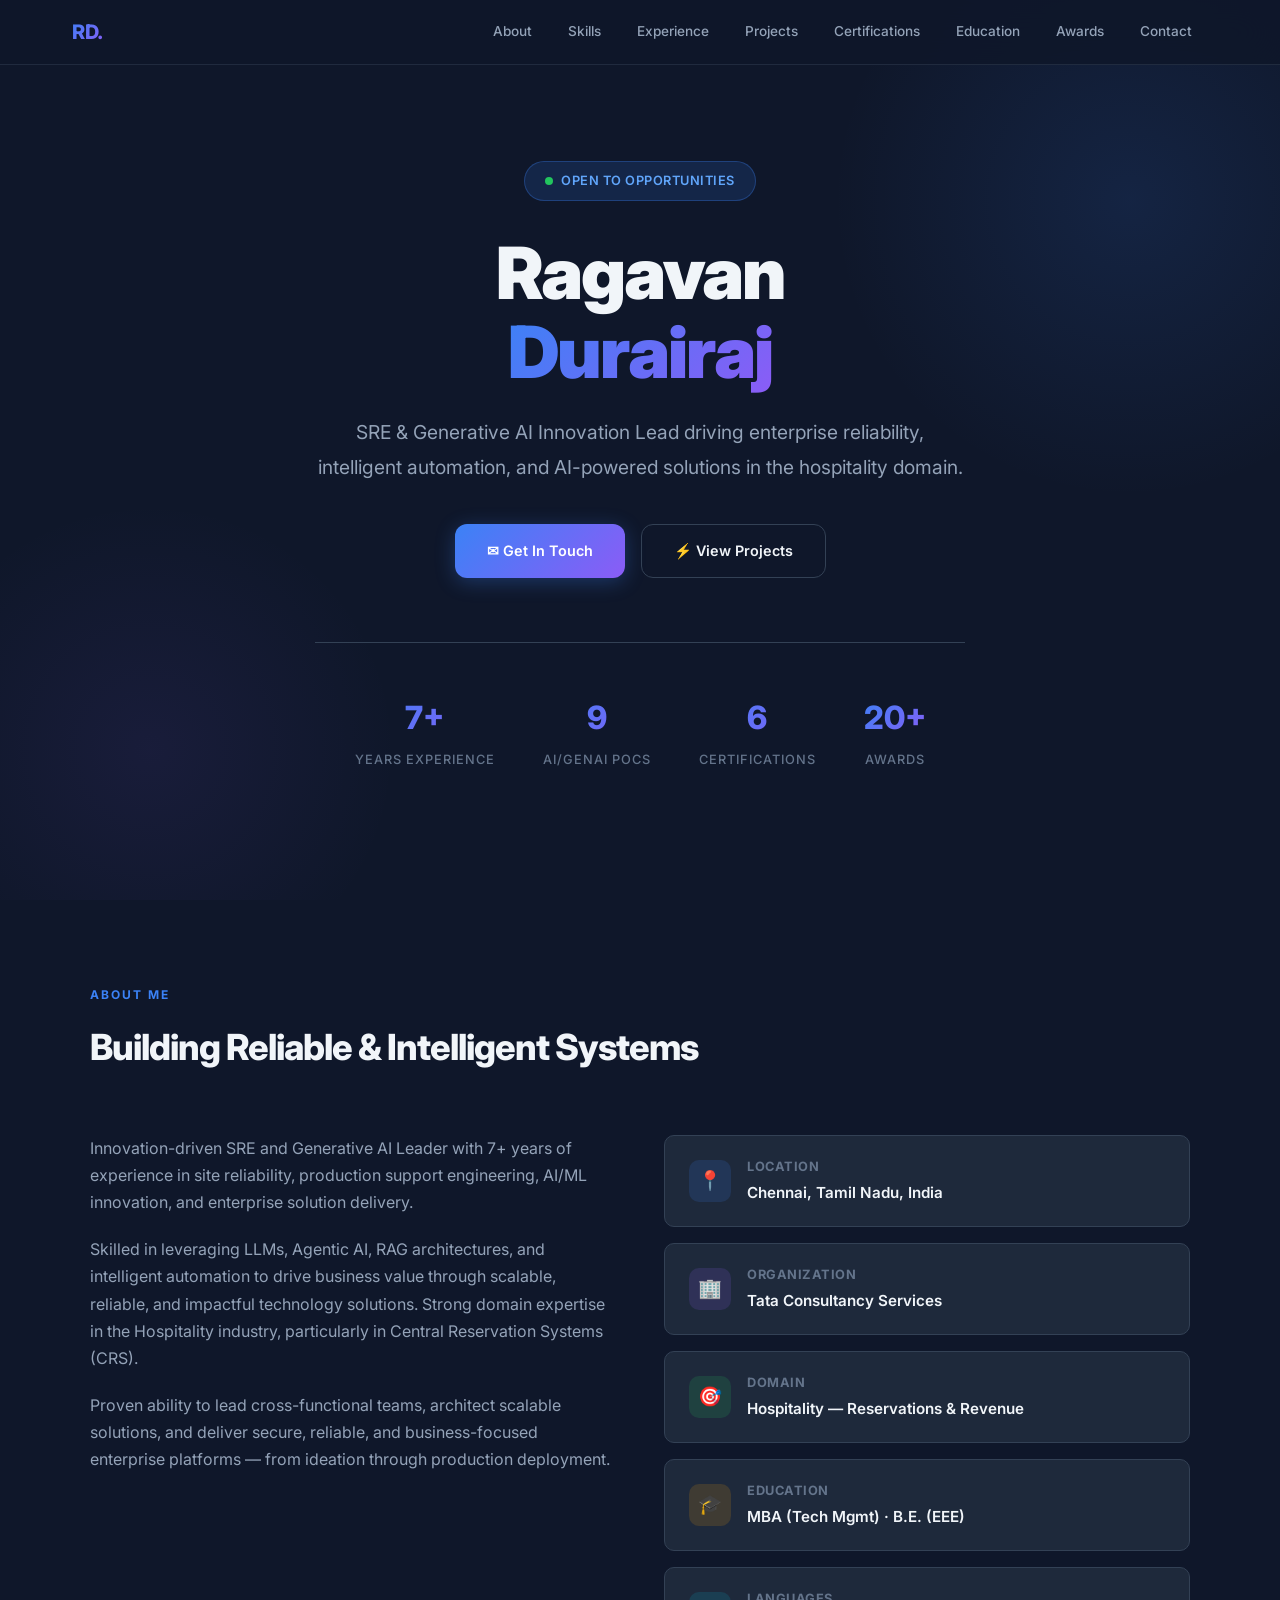
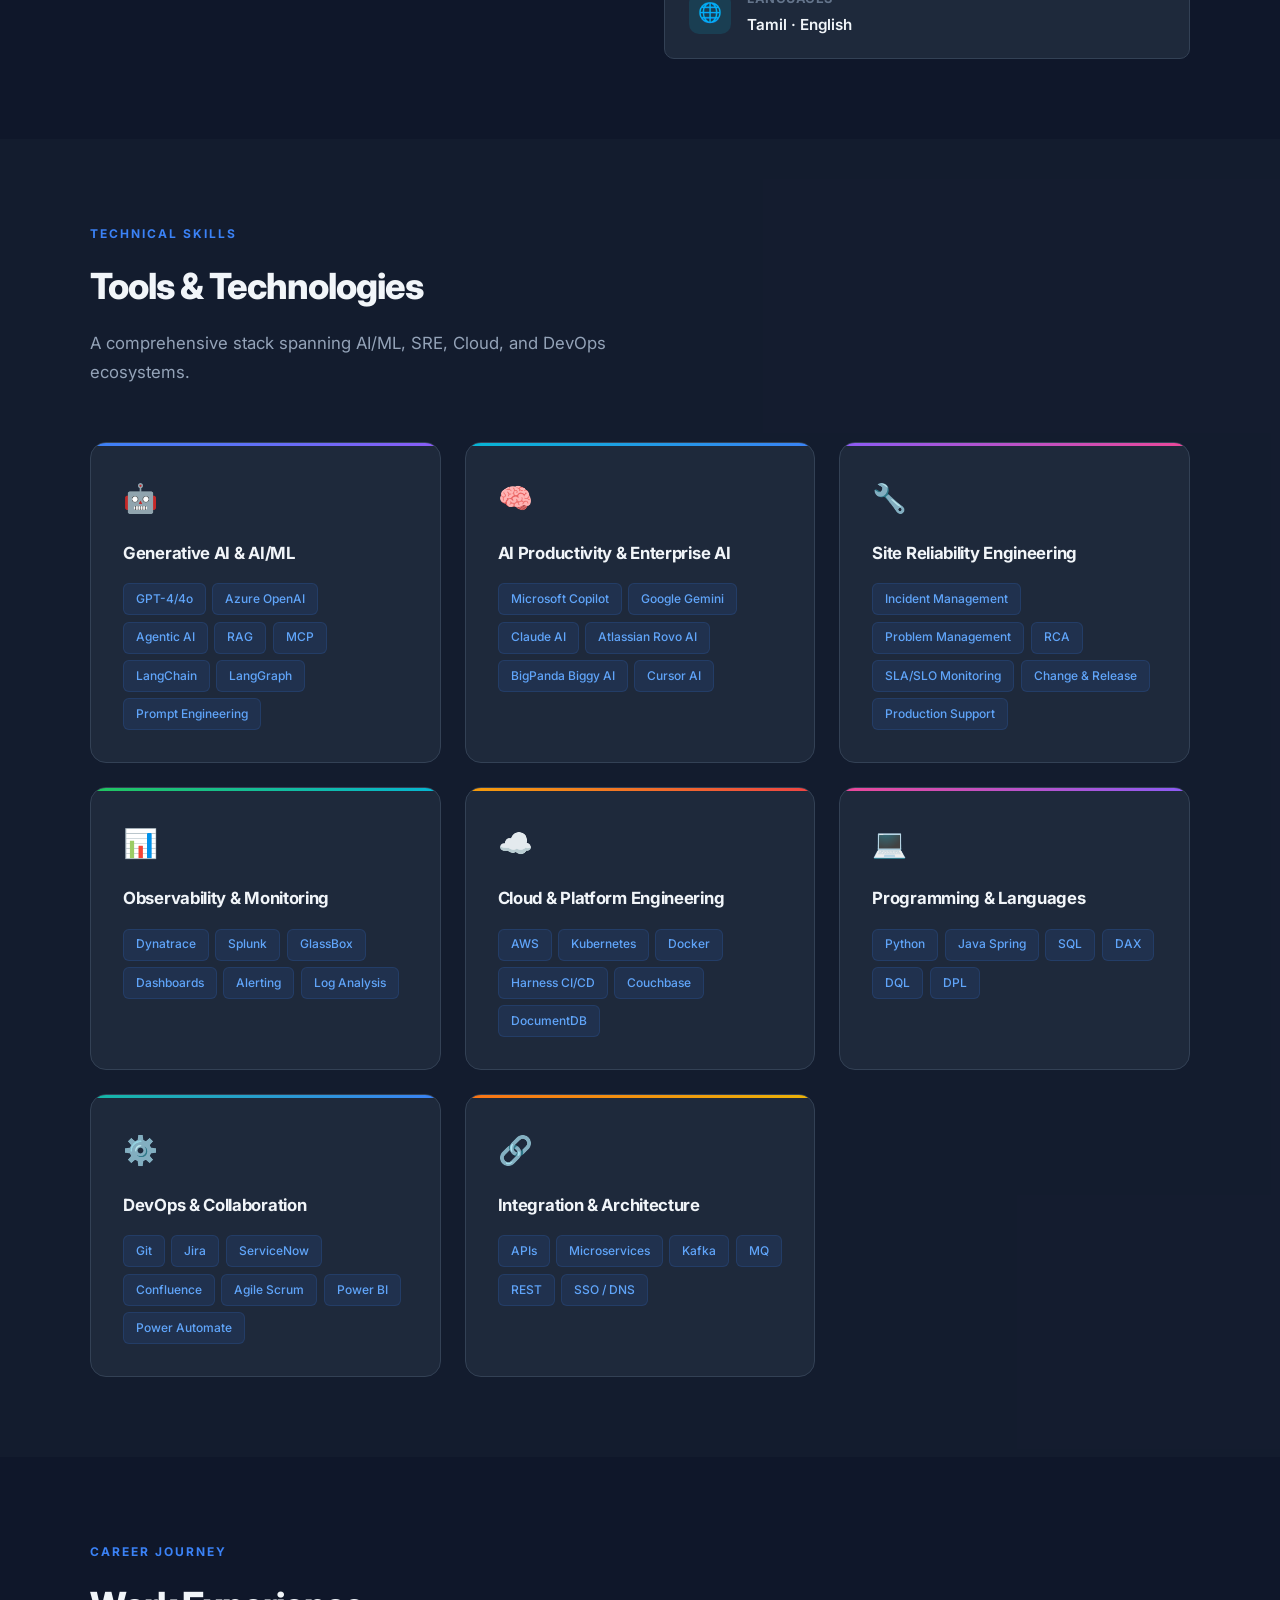
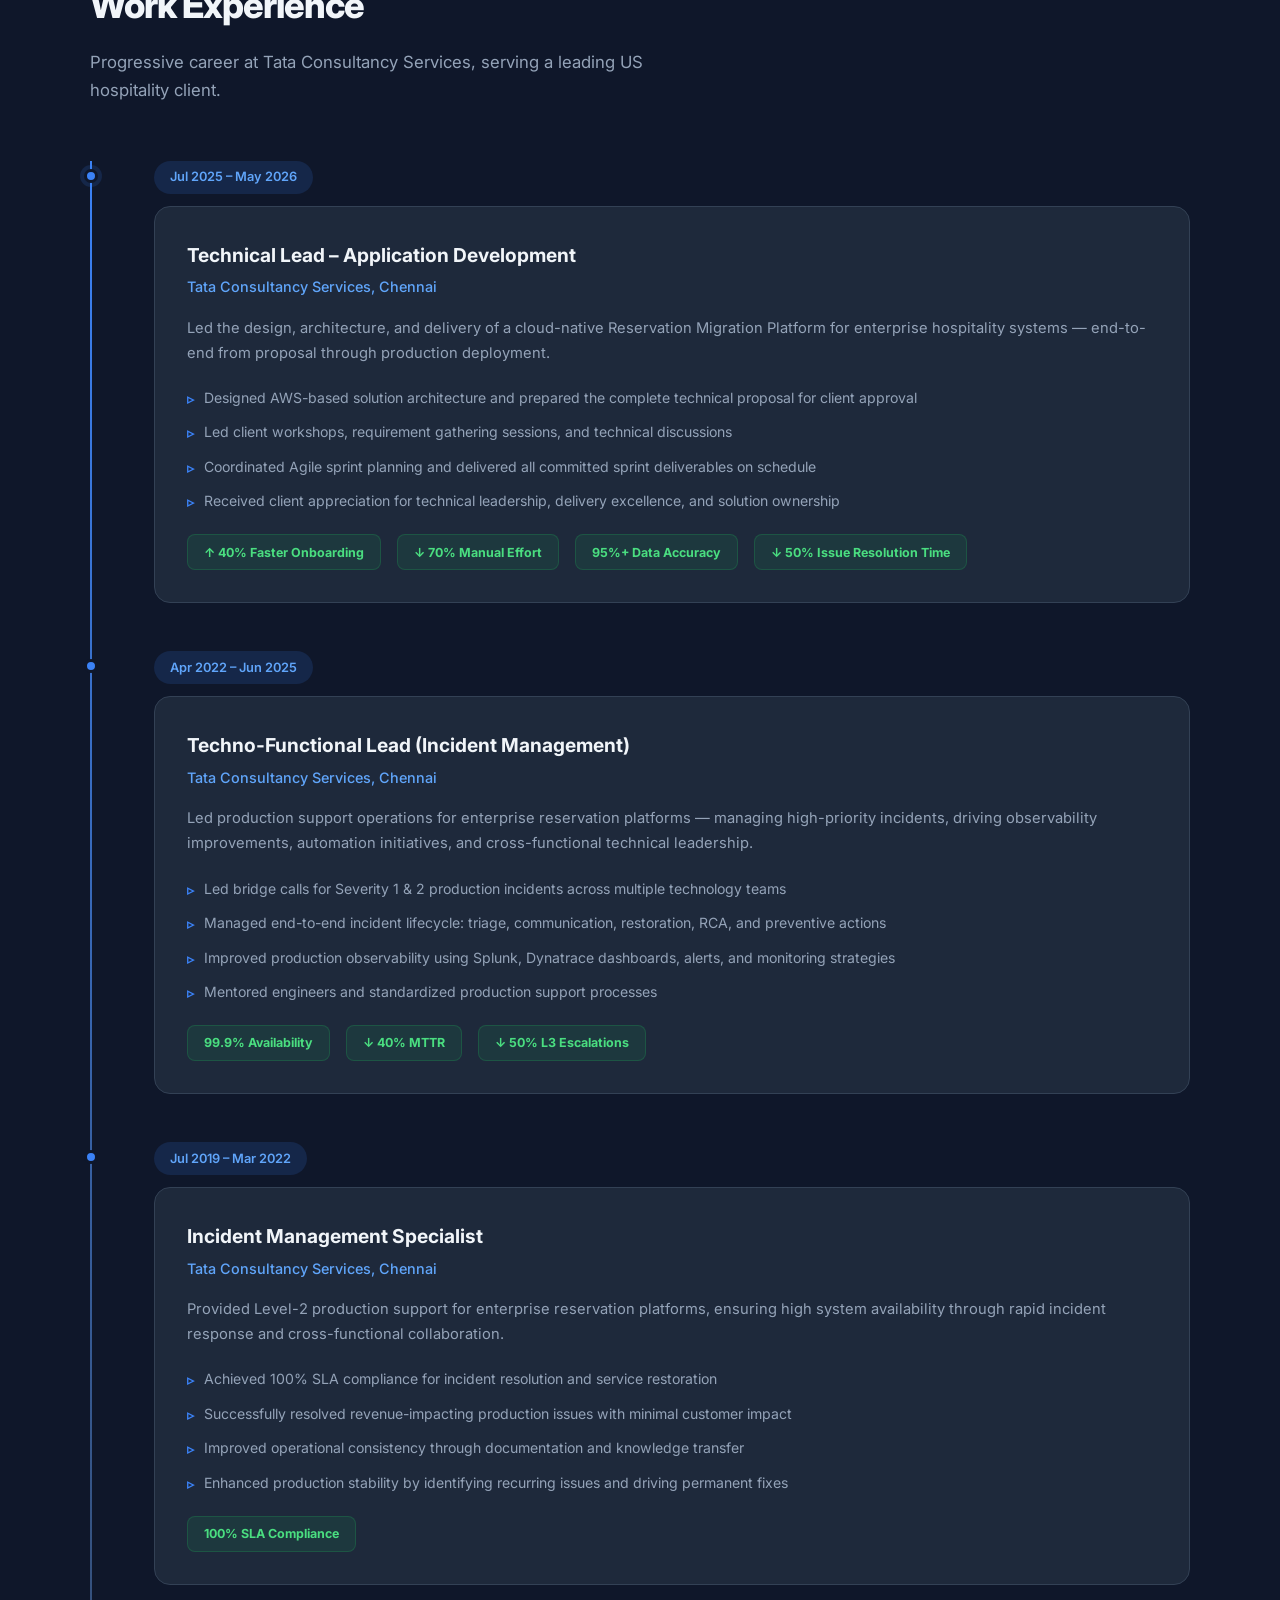
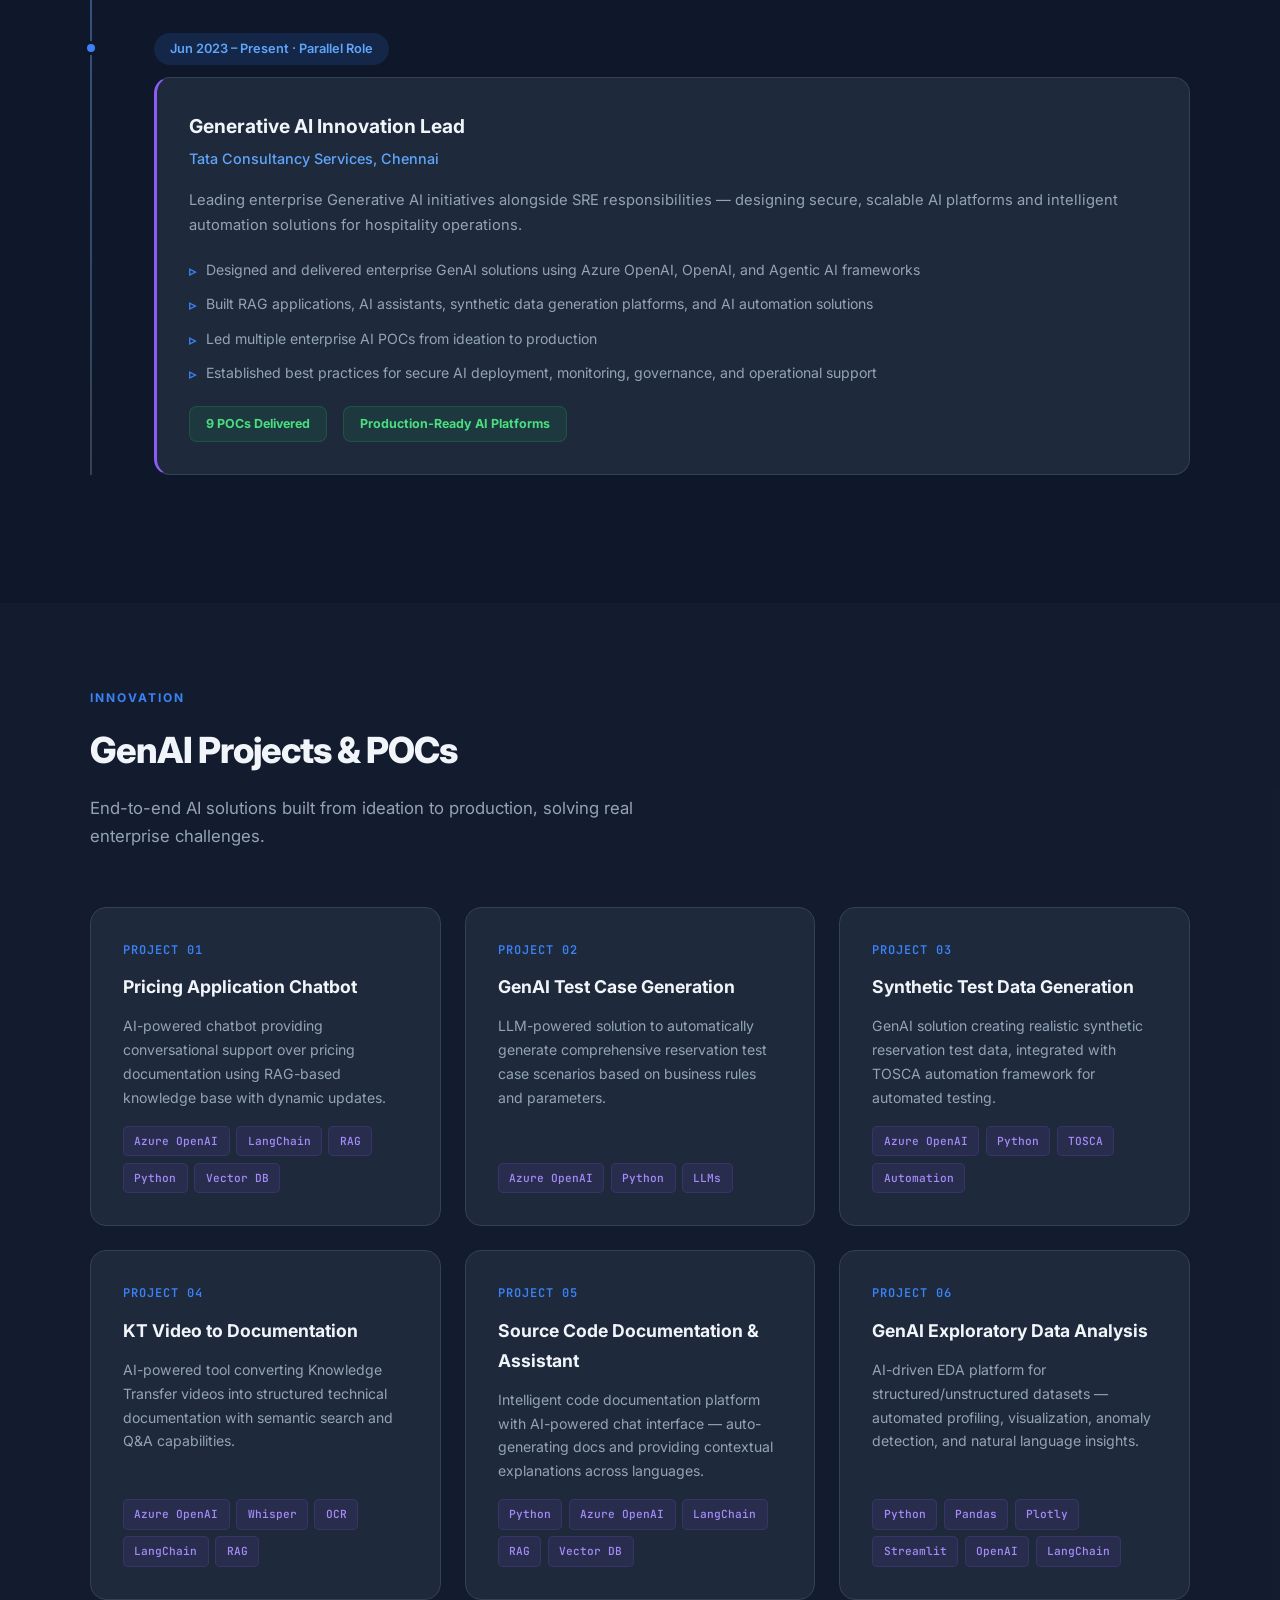
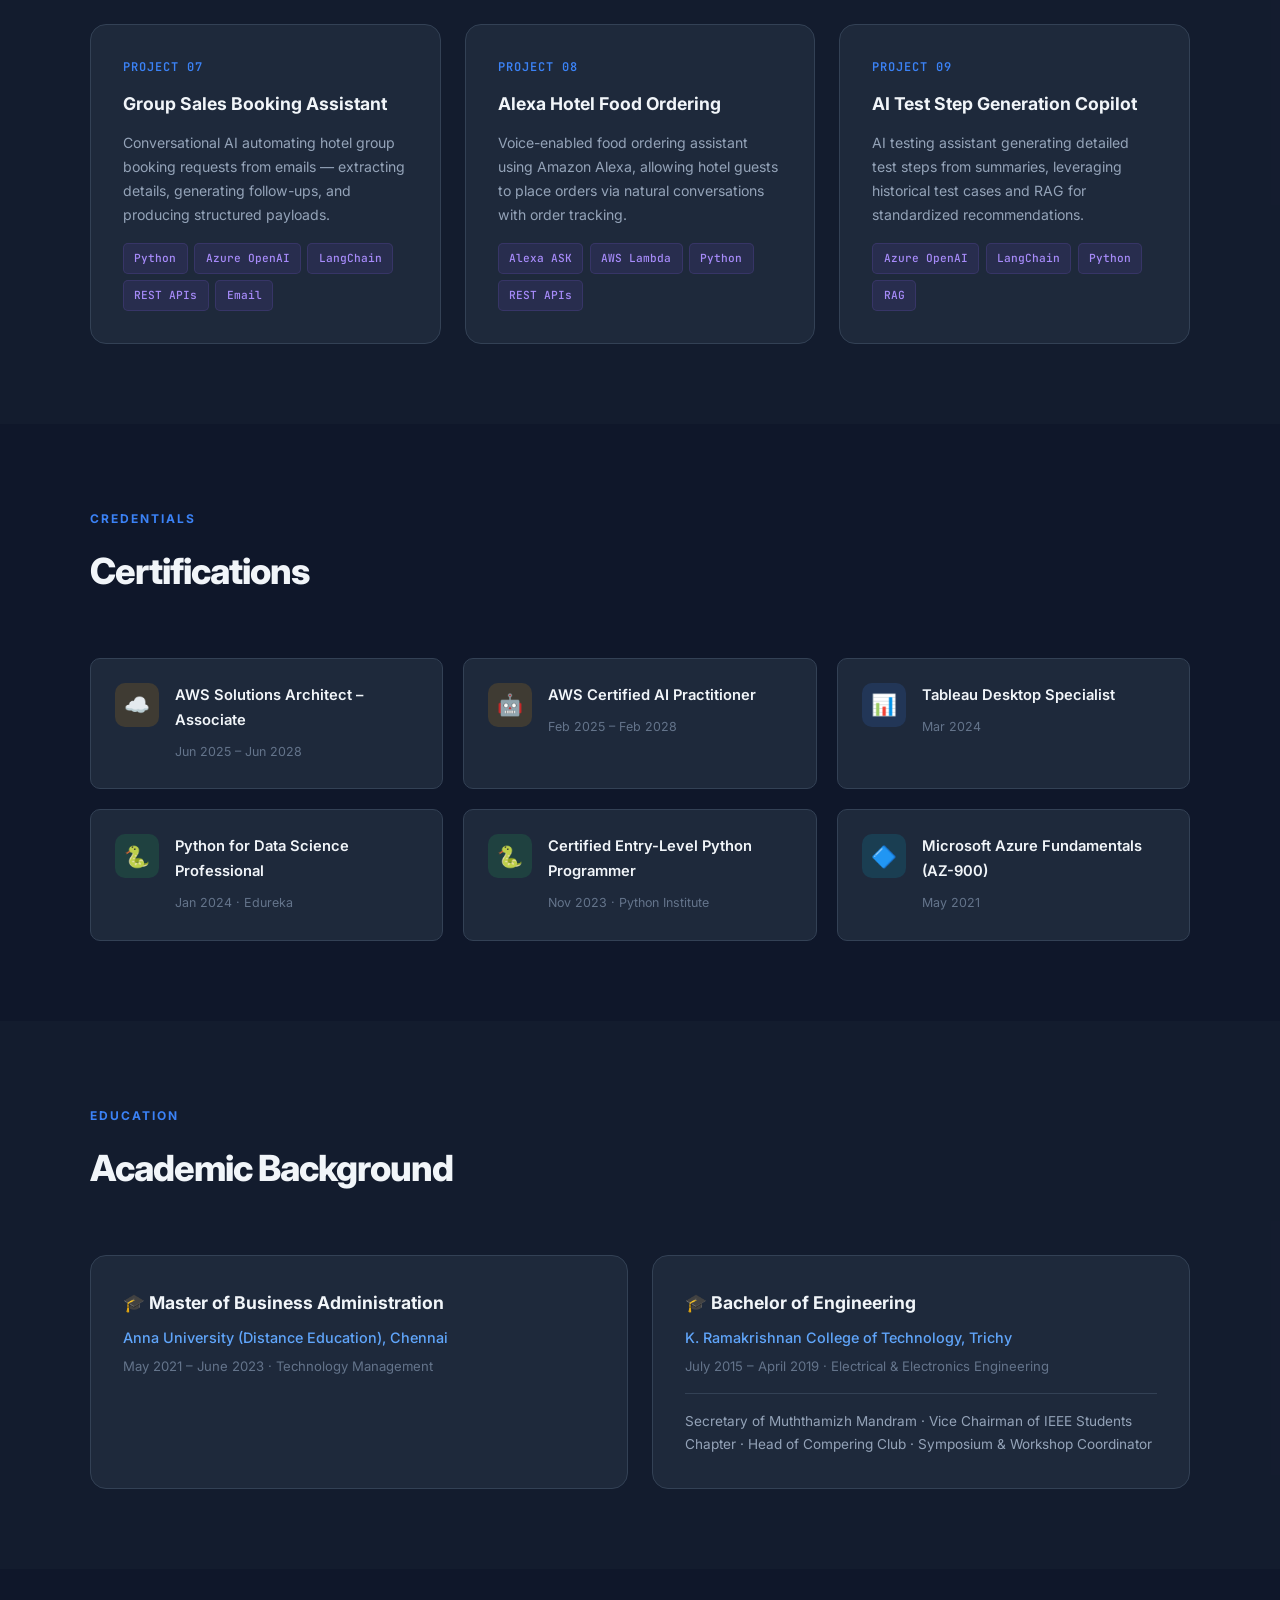
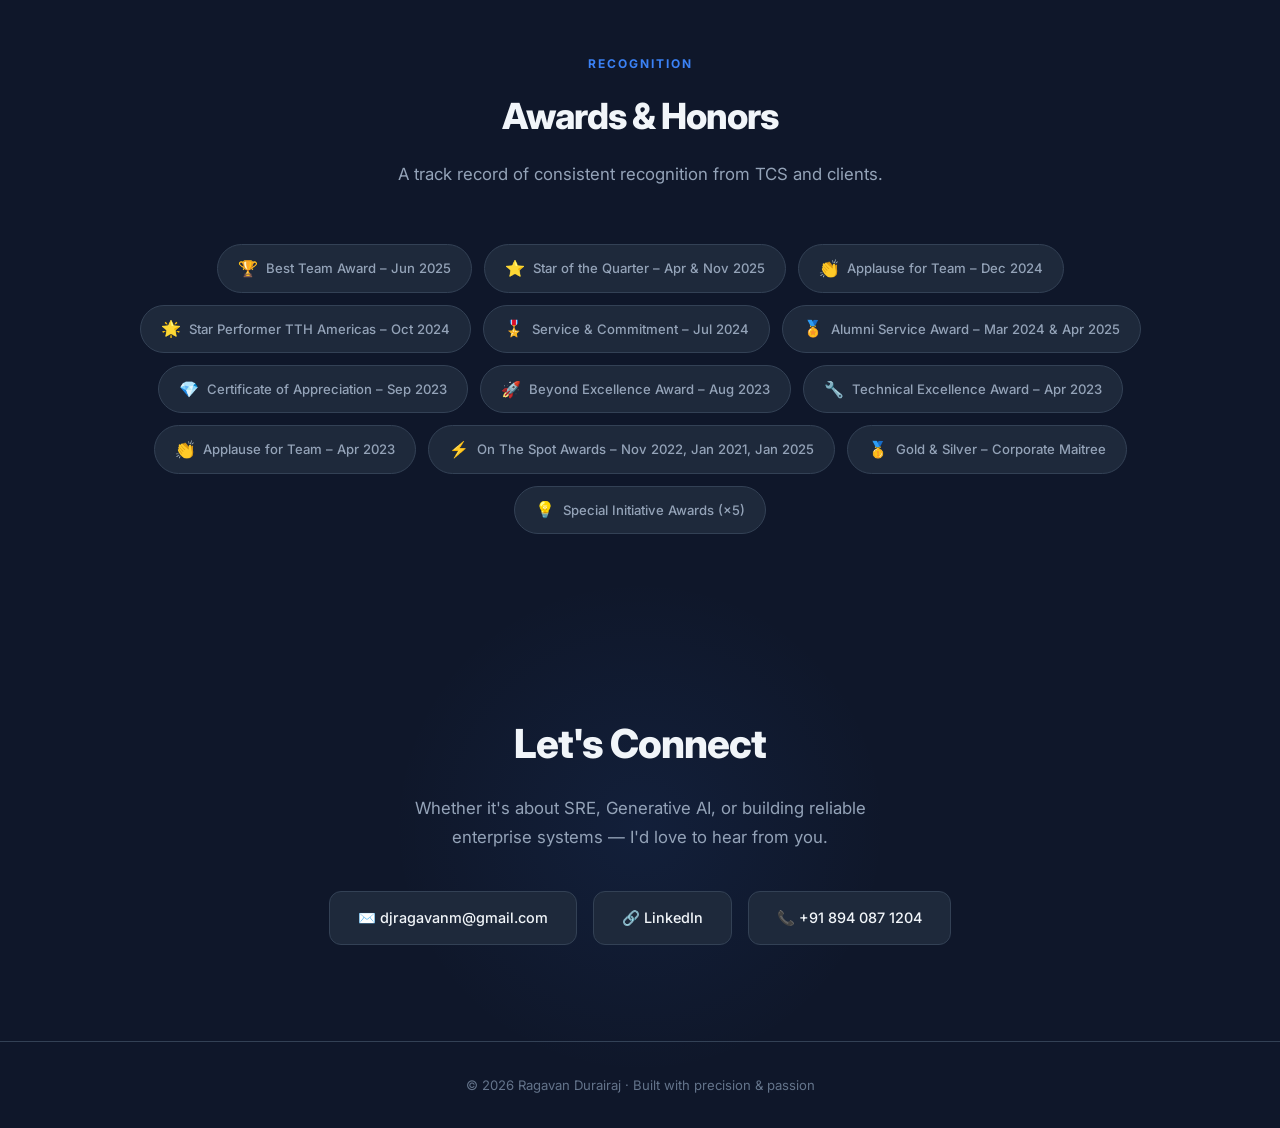
==== index.html @ 721be2c0 "Rename Ragavan_Durairaj_Portfolio.html to index.html" ====
<!DOCTYPE html>
<html lang="en">
<head>
    <meta charset="UTF-8">
    <meta name="viewport" content="width=device-width, initial-scale=1.0">
    <title>Ragavan Durairaj — SRE & GenAI Innovation Lead</title>
    <link rel="preconnect" href="https://fonts.googleapis.com">
    <link href="https://fonts.googleapis.com/css2?family=Inter:wght@300;400;500;600;700;800;900&family=JetBrains+Mono:wght@400;500&display=swap" rel="stylesheet">
    <style>
        /* ===== CSS RESET & VARIABLES ===== */
        *, *::before, *::after { margin: 0; padding: 0; box-sizing: border-box; }

        :root {
            --primary: #0f172a;
            --accent: #3b82f6;
            --accent-light: #60a5fa;
            --accent-glow: rgba(59, 130, 246, 0.15);
            --surface: #1e293b;
            --surface-light: #334155;
            --text: #f1f5f9;
            --text-muted: #94a3b8;
            --text-dim: #64748b;
            --border: #334155;
            --success: #22c55e;
            --warning: #f59e0b;
            --gradient-1: linear-gradient(135deg, #3b82f6, #8b5cf6);
            --gradient-2: linear-gradient(135deg, #06b6d4, #3b82f6);
            --gradient-3: linear-gradient(135deg, #8b5cf6, #ec4899);
            --radius: 16px;
            --radius-sm: 10px;
            --shadow: 0 4px 24px rgba(0,0,0,0.2);
            --shadow-lg: 0 12px 48px rgba(0,0,0,0.3);
            --transition: 0.3s cubic-bezier(0.4, 0, 0.2, 1);
        }

        html { scroll-behavior: smooth; font-size: 16px; }

        body {
            font-family: 'Inter', -apple-system, BlinkMacSystemFont, sans-serif;
            background: var(--primary);
            color: var(--text);
            line-height: 1.7;
            overflow-x: hidden;
        }

        /* ===== SCROLLBAR ===== */
        ::-webkit-scrollbar { width: 8px; }
        ::-webkit-scrollbar-track { background: var(--primary); }
        ::-webkit-scrollbar-thumb { background: var(--surface-light); border-radius: 4px; }
        ::-webkit-scrollbar-thumb:hover { background: var(--accent); }

        /* ===== NAVIGATION ===== */
        nav {
            position: fixed;
            top: 0;
            left: 0;
            right: 0;
            z-index: 1000;
            background: rgba(15, 23, 42, 0.85);
            backdrop-filter: blur(20px);
            border-bottom: 1px solid rgba(51, 65, 85, 0.5);
            transition: var(--transition);
        }

        nav .nav-inner {
            max-width: 1200px;
            margin: 0 auto;
            padding: 0 2rem;
            display: flex;
            align-items: center;
            justify-content: space-between;
            height: 64px;
        }

        .nav-logo {
            font-weight: 800;
            font-size: 1.25rem;
            background: var(--gradient-1);
            -webkit-background-clip: text;
            -webkit-text-fill-color: transparent;
            background-clip: text;
            letter-spacing: -0.5px;
        }

        .nav-links { display: flex; gap: 0.25rem; }

        .nav-links a {
            color: var(--text-muted);
            text-decoration: none;
            font-size: 0.85rem;
            font-weight: 500;
            padding: 0.5rem 1rem;
            border-radius: 8px;
            transition: var(--transition);
        }

        .nav-links a:hover {
            color: var(--text);
            background: var(--accent-glow);
        }

        .hamburger {
            display: none;
            flex-direction: column;
            gap: 5px;
            cursor: pointer;
            background: none;
            border: none;
            padding: 4px;
        }

        .hamburger span {
            width: 24px;
            height: 2px;
            background: var(--text);
            border-radius: 2px;
            transition: var(--transition);
        }

        /* ===== HERO ===== */
        .hero {
            min-height: 100vh;
            display: flex;
            align-items: center;
            justify-content: center;
            position: relative;
            padding: 6rem 2rem 4rem;
            overflow: hidden;
        }

        .hero::before {
            content: '';
            position: absolute;
            width: 600px;
            height: 600px;
            background: radial-gradient(circle, rgba(59,130,246,0.12) 0%, transparent 70%);
            top: -100px;
            right: -150px;
            pointer-events: none;
        }

        .hero::after {
            content: '';
            position: absolute;
            width: 500px;
            height: 500px;
            background: radial-gradient(circle, rgba(139,92,246,0.08) 0%, transparent 70%);
            bottom: -100px;
            left: -100px;
            pointer-events: none;
        }

        .hero-content {
            max-width: 820px;
            text-align: center;
            position: relative;
            z-index: 1;
            animation: fadeUp 0.8s ease-out;
        }

        @keyframes fadeUp {
            from { opacity: 0; transform: translateY(30px); }
            to { opacity: 1; transform: translateY(0); }
        }

        @keyframes fadeIn {
            from { opacity: 0; }
            to { opacity: 1; }
        }

        .hero-badge {
            display: inline-flex;
            align-items: center;
            gap: 0.5rem;
            background: var(--accent-glow);
            border: 1px solid rgba(59,130,246,0.3);
            color: var(--accent-light);
            font-size: 0.8rem;
            font-weight: 600;
            padding: 0.5rem 1.25rem;
            border-radius: 50px;
            margin-bottom: 2rem;
            letter-spacing: 0.5px;
            text-transform: uppercase;
        }

        .hero-badge .dot {
            width: 8px;
            height: 8px;
            background: var(--success);
            border-radius: 50%;
            animation: pulse 2s infinite;
        }

        @keyframes pulse {
            0%, 100% { opacity: 1; transform: scale(1); }
            50% { opacity: 0.5; transform: scale(1.5); }
        }

        .hero h1 {
            font-size: clamp(2.5rem, 6vw, 4.5rem);
            font-weight: 900;
            line-height: 1.1;
            letter-spacing: -2px;
            margin-bottom: 1.5rem;
        }

        .hero h1 .gradient-text {
            background: var(--gradient-1);
            -webkit-background-clip: text;
            -webkit-text-fill-color: transparent;
            background-clip: text;
        }

        .hero-subtitle {
            font-size: 1.2rem;
            color: var(--text-muted);
            max-width: 650px;
            margin: 0 auto 2.5rem;
            line-height: 1.8;
            font-weight: 400;
        }

        .hero-actions {
            display: flex;
            gap: 1rem;
            justify-content: center;
            flex-wrap: wrap;
        }

        .btn {
            display: inline-flex;
            align-items: center;
            gap: 0.5rem;
            padding: 0.85rem 2rem;
            border-radius: 12px;
            font-weight: 600;
            font-size: 0.9rem;
            text-decoration: none;
            transition: var(--transition);
            cursor: pointer;
            border: none;
        }

        .btn-primary {
            background: var(--gradient-1);
            color: white;
            box-shadow: 0 4px 20px rgba(59,130,246,0.3);
        }

        .btn-primary:hover {
            transform: translateY(-2px);
            box-shadow: 0 6px 30px rgba(59,130,246,0.45);
        }

        .btn-outline {
            background: transparent;
            color: var(--text);
            border: 1px solid var(--border);
        }

        .btn-outline:hover {
            border-color: var(--accent);
            background: var(--accent-glow);
        }

        .hero-stats {
            display: flex;
            justify-content: center;
            gap: 3rem;
            margin-top: 4rem;
            padding-top: 3rem;
            border-top: 1px solid var(--border);
        }

        .stat {
            text-align: center;
        }

        .stat-number {
            font-size: 2rem;
            font-weight: 800;
            background: var(--gradient-1);
            -webkit-background-clip: text;
            -webkit-text-fill-color: transparent;
            background-clip: text;
        }

        .stat-label {
            font-size: 0.8rem;
            color: var(--text-dim);
            text-transform: uppercase;
            letter-spacing: 1px;
            margin-top: 0.25rem;
            font-weight: 500;
        }

        /* ===== SECTIONS ===== */
        section {
            padding: 5rem 2rem;
        }

        .container {
            max-width: 1100px;
            margin: 0 auto;
        }

        .section-header {
            margin-bottom: 3.5rem;
        }

        .section-tag {
            display: inline-block;
            font-size: 0.75rem;
            font-weight: 700;
            text-transform: uppercase;
            letter-spacing: 2px;
            color: var(--accent);
            margin-bottom: 0.75rem;
        }

        .section-title {
            font-size: 2.25rem;
            font-weight: 800;
            letter-spacing: -1px;
            margin-bottom: 0.75rem;
        }

        .section-desc {
            color: var(--text-muted);
            font-size: 1.05rem;
            max-width: 600px;
        }

        /* ===== ABOUT ===== */
        .about-grid {
            display: grid;
            grid-template-columns: 1fr 1fr;
            gap: 3rem;
            align-items: start;
        }

        .about-text p {
            color: var(--text-muted);
            margin-bottom: 1.25rem;
            font-size: 1rem;
        }

        .about-details {
            display: grid;
            gap: 1rem;
        }

        .detail-card {
            background: var(--surface);
            border: 1px solid var(--border);
            border-radius: var(--radius-sm);
            padding: 1.25rem 1.5rem;
            display: flex;
            align-items: center;
            gap: 1rem;
            transition: var(--transition);
        }

        .detail-card:hover {
            border-color: var(--accent);
            transform: translateX(4px);
        }

        .detail-icon {
            width: 42px;
            height: 42px;
            border-radius: 10px;
            display: flex;
            align-items: center;
            justify-content: center;
            font-size: 1.2rem;
            flex-shrink: 0;
        }

        .detail-icon.blue { background: rgba(59,130,246,0.15); }
        .detail-icon.purple { background: rgba(139,92,246,0.15); }
        .detail-icon.green { background: rgba(34,197,94,0.15); }
        .detail-icon.orange { background: rgba(245,158,11,0.15); }
        .detail-icon.cyan { background: rgba(6,182,212,0.15); }

        .detail-info h4 {
            font-size: 0.8rem;
            color: var(--text-dim);
            text-transform: uppercase;
            letter-spacing: 0.5px;
            margin-bottom: 0.15rem;
        }

        .detail-info p {
            font-weight: 600;
            font-size: 0.95rem;
            color: var(--text);
        }

        /* ===== SKILLS ===== */
        .skills-grid {
            display: grid;
            grid-template-columns: repeat(auto-fit, minmax(320px, 1fr));
            gap: 1.5rem;
        }

        .skill-card {
            background: var(--surface);
            border: 1px solid var(--border);
            border-radius: var(--radius);
            padding: 2rem;
            transition: var(--transition);
            position: relative;
            overflow: hidden;
        }

        .skill-card::before {
            content: '';
            position: absolute;
            top: 0;
            left: 0;
            right: 0;
            height: 3px;
            border-radius: 3px 3px 0 0;
        }

        .skill-card:nth-child(1)::before { background: var(--gradient-1); }
        .skill-card:nth-child(2)::before { background: var(--gradient-2); }
        .skill-card:nth-child(3)::before { background: var(--gradient-3); }
        .skill-card:nth-child(4)::before { background: linear-gradient(135deg, #22c55e, #06b6d4); }
        .skill-card:nth-child(5)::before { background: linear-gradient(135deg, #f59e0b, #ef4444); }
        .skill-card:nth-child(6)::before { background: linear-gradient(135deg, #ec4899, #8b5cf6); }
        .skill-card:nth-child(7)::before { background: linear-gradient(135deg, #14b8a6, #3b82f6); }
        .skill-card:nth-child(8)::before { background: linear-gradient(135deg, #f97316, #eab308); }

        .skill-card:hover {
            border-color: var(--accent);
            transform: translateY(-4px);
            box-shadow: var(--shadow-lg);
        }

        .skill-card-icon {
            font-size: 1.75rem;
            margin-bottom: 1rem;
        }

        .skill-card h3 {
            font-size: 1.05rem;
            font-weight: 700;
            margin-bottom: 1rem;
            letter-spacing: -0.3px;
        }

        .skill-tags {
            display: flex;
            flex-wrap: wrap;
            gap: 0.4rem;
        }

        .skill-tag {
            background: rgba(59,130,246,0.1);
            color: var(--accent-light);
            font-size: 0.75rem;
            font-weight: 500;
            padding: 0.3rem 0.75rem;
            border-radius: 6px;
            border: 1px solid rgba(59,130,246,0.15);
        }

        /* ===== EXPERIENCE ===== */
        .timeline {
            position: relative;
            padding-left: 2rem;
        }

        .timeline::before {
            content: '';
            position: absolute;
            left: 0;
            top: 0;
            bottom: 0;
            width: 2px;
            background: linear-gradient(to bottom, var(--accent), var(--border));
        }

        .timeline-item {
            position: relative;
            margin-bottom: 3rem;
            padding-left: 2rem;
        }

        .timeline-item::before {
            content: '';
            position: absolute;
            left: -2rem;
            top: 0.5rem;
            width: 14px;
            height: 14px;
            background: var(--accent);
            border-radius: 50%;
            border: 3px solid var(--primary);
            transform: translateX(-6px);
            z-index: 1;
        }

        .timeline-item:first-child::before {
            box-shadow: 0 0 0 4px var(--accent-glow);
        }

        .timeline-date {
            display: inline-flex;
            align-items: center;
            gap: 0.5rem;
            font-size: 0.8rem;
            font-weight: 600;
            color: var(--accent-light);
            background: var(--accent-glow);
            padding: 0.35rem 1rem;
            border-radius: 50px;
            margin-bottom: 0.75rem;
        }

        .timeline-card {
            background: var(--surface);
            border: 1px solid var(--border);
            border-radius: var(--radius);
            padding: 2rem;
            transition: var(--transition);
        }

        .timeline-card:hover {
            border-color: var(--accent);
        }

        .timeline-card h3 {
            font-size: 1.2rem;
            font-weight: 700;
            margin-bottom: 0.25rem;
        }

        .timeline-card .company {
            color: var(--accent-light);
            font-weight: 500;
            font-size: 0.9rem;
            margin-bottom: 1rem;
        }

        .timeline-card p {
            color: var(--text-muted);
            font-size: 0.92rem;
            margin-bottom: 1.25rem;
        }

        .achievement-list {
            list-style: none;
            display: grid;
            gap: 0.6rem;
        }

        .achievement-list li {
            display: flex;
            align-items: flex-start;
            gap: 0.6rem;
            font-size: 0.88rem;
            color: var(--text-muted);
        }

        .achievement-list li::before {
            content: '▹';
            color: var(--accent);
            font-weight: 700;
            flex-shrink: 0;
            margin-top: 1px;
        }

        .metrics-row {
            display: flex;
            flex-wrap: wrap;
            gap: 1rem;
            margin-top: 1.25rem;
        }

        .metric-badge {
            background: rgba(34,197,94,0.1);
            border: 1px solid rgba(34,197,94,0.2);
            color: #4ade80;
            font-size: 0.78rem;
            font-weight: 700;
            padding: 0.4rem 1rem;
            border-radius: 8px;
        }

        /* ===== PROJECTS ===== */
        .projects-grid {
            display: grid;
            grid-template-columns: repeat(auto-fit, minmax(340px, 1fr));
            gap: 1.5rem;
        }

        .project-card {
            background: var(--surface);
            border: 1px solid var(--border);
            border-radius: var(--radius);
            padding: 2rem;
            transition: var(--transition);
            display: flex;
            flex-direction: column;
        }

        .project-card:hover {
            border-color: var(--accent);
            transform: translateY(-4px);
            box-shadow: var(--shadow-lg);
        }

        .project-number {
            font-family: 'JetBrains Mono', monospace;
            font-size: 0.75rem;
            color: var(--accent);
            font-weight: 600;
            margin-bottom: 0.75rem;
            letter-spacing: 1px;
        }

        .project-card h3 {
            font-size: 1.1rem;
            font-weight: 700;
            margin-bottom: 0.75rem;
        }

        .project-card p {
            color: var(--text-muted);
            font-size: 0.88rem;
            margin-bottom: 1rem;
            flex-grow: 1;
        }

        .project-tech {
            display: flex;
            flex-wrap: wrap;
            gap: 0.4rem;
            margin-top: auto;
        }

        .project-tech span {
            font-family: 'JetBrains Mono', monospace;
            background: rgba(139,92,246,0.1);
            color: #a78bfa;
            font-size: 0.7rem;
            font-weight: 500;
            padding: 0.3rem 0.65rem;
            border-radius: 5px;
            border: 1px solid rgba(139,92,246,0.15);
        }

        /* ===== CERTIFICATIONS ===== */
        .certs-grid {
            display: grid;
            grid-template-columns: repeat(auto-fit, minmax(300px, 1fr));
            gap: 1.25rem;
        }

        .cert-card {
            background: var(--surface);
            border: 1px solid var(--border);
            border-radius: var(--radius-sm);
            padding: 1.5rem;
            display: flex;
            align-items: flex-start;
            gap: 1rem;
            transition: var(--transition);
        }

        .cert-card:hover {
            border-color: var(--accent);
            transform: translateY(-2px);
        }

        .cert-icon {
            width: 44px;
            height: 44px;
            border-radius: 10px;
            display: flex;
            align-items: center;
            justify-content: center;
            font-size: 1.3rem;
            flex-shrink: 0;
        }

        .cert-icon.aws { background: rgba(245,158,11,0.15); }
        .cert-icon.tableau { background: rgba(59,130,246,0.15); }
        .cert-icon.python { background: rgba(34,197,94,0.15); }
        .cert-icon.azure { background: rgba(6,182,212,0.15); }

        .cert-info h4 {
            font-size: 0.92rem;
            font-weight: 600;
            margin-bottom: 0.25rem;
        }

        .cert-info .cert-date {
            font-size: 0.78rem;
            color: var(--text-dim);
        }

        /* ===== EDUCATION ===== */
        .edu-grid {
            display: grid;
            grid-template-columns: 1fr 1fr;
            gap: 1.5rem;
        }

        .edu-card {
            background: var(--surface);
            border: 1px solid var(--border);
            border-radius: var(--radius);
            padding: 2rem;
            transition: var(--transition);
        }

        .edu-card:hover { border-color: var(--accent); }

        .edu-card .edu-degree {
            font-size: 1.1rem;
            font-weight: 700;
            margin-bottom: 0.5rem;
        }

        .edu-card .edu-school {
            color: var(--accent-light);
            font-size: 0.9rem;
            font-weight: 500;
            margin-bottom: 0.25rem;
        }

        .edu-card .edu-year {
            color: var(--text-dim);
            font-size: 0.82rem;
        }

        .edu-card .edu-extra {
            margin-top: 1rem;
            padding-top: 1rem;
            border-top: 1px solid var(--border);
            color: var(--text-muted);
            font-size: 0.85rem;
        }

        /* ===== AWARDS ===== */
        .awards-marquee {
            display: flex;
            flex-wrap: wrap;
            gap: 0.75rem;
            justify-content: center;
        }

        .award-chip {
            display: inline-flex;
            align-items: center;
            gap: 0.5rem;
            background: var(--surface);
            border: 1px solid var(--border);
            padding: 0.6rem 1.25rem;
            border-radius: 50px;
            font-size: 0.82rem;
            color: var(--text-muted);
            font-weight: 500;
            transition: var(--transition);
        }

        .award-chip:hover {
            border-color: var(--warning);
            color: var(--text);
        }

        .award-chip .award-emoji {
            font-size: 1rem;
        }

        /* ===== CONTACT ===== */
        .contact-section {
            text-align: center;
            padding: 6rem 2rem;
            position: relative;
        }

        .contact-section::before {
            content: '';
            position: absolute;
            width: 500px;
            height: 500px;
            background: radial-gradient(circle, rgba(59,130,246,0.08) 0%, transparent 70%);
            top: 50%;
            left: 50%;
            transform: translate(-50%, -50%);
            pointer-events: none;
        }

        .contact-title {
            font-size: 2.5rem;
            font-weight: 800;
            margin-bottom: 1rem;
            letter-spacing: -1px;
        }

        .contact-desc {
            color: var(--text-muted);
            font-size: 1.05rem;
            margin-bottom: 2.5rem;
            max-width: 500px;
            margin-left: auto;
            margin-right: auto;
        }

        .contact-links {
            display: flex;
            justify-content: center;
            gap: 1rem;
            flex-wrap: wrap;
        }

        .contact-link {
            display: inline-flex;
            align-items: center;
            gap: 0.6rem;
            background: var(--surface);
            border: 1px solid var(--border);
            color: var(--text);
            text-decoration: none;
            padding: 0.85rem 1.75rem;
            border-radius: 12px;
            font-weight: 500;
            font-size: 0.9rem;
            transition: var(--transition);
        }

        .contact-link:hover {
            border-color: var(--accent);
            background: var(--accent-glow);
            transform: translateY(-2px);
        }

        /* ===== FOOTER ===== */
        footer {
            text-align: center;
            padding: 2rem;
            border-top: 1px solid var(--border);
            color: var(--text-dim);
            font-size: 0.82rem;
        }

        footer a { color: var(--accent-light); text-decoration: none; }

        /* ===== SCROLL ANIMATIONS ===== */
        .reveal {
            opacity: 0;
            transform: translateY(30px);
            transition: opacity 0.6s ease, transform 0.6s ease;
        }

        .reveal.visible {
            opacity: 1;
            transform: translateY(0);
        }

        /* ===== RESPONSIVE ===== */
        @media (max-width: 768px) {
            .nav-links {
                display: none;
                position: absolute;
                top: 64px;
                left: 0;
                right: 0;
                background: rgba(15,23,42,0.98);
                flex-direction: column;
                padding: 1rem;
                border-bottom: 1px solid var(--border);
            }

            .nav-links.open { display: flex; }

            .hamburger { display: flex; }

            .hero-stats { gap: 1.5rem; }

            .about-grid { grid-template-columns: 1fr; }

            .skills-grid { grid-template-columns: 1fr; }

            .projects-grid { grid-template-columns: 1fr; }

            .edu-grid { grid-template-columns: 1fr; }

            .certs-grid { grid-template-columns: 1fr; }

            .section-title { font-size: 1.75rem; }

            section { padding: 3.5rem 1.25rem; }
        }
    </style>
</head>
<body>

<!-- ===== NAVIGATION ===== -->
<nav>
    <div class="nav-inner">
        <div class="nav-logo">RD.</div>
        <div class="nav-links" id="navLinks">
            <a href="#about">About</a>
            <a href="#skills">Skills</a>
            <a href="#experience">Experience</a>
            <a href="#projects">Projects</a>
            <a href="#certifications">Certifications</a>
            <a href="#education">Education</a>
            <a href="#awards">Awards</a>
            <a href="#contact">Contact</a>
        </div>
        <button class="hamburger" onclick="document.getElementById('navLinks').classList.toggle('open')" aria-label="Toggle menu">
            <span></span><span></span><span></span>
        </button>
    </div>
</nav>

<!-- ===== HERO ===== -->
<section class="hero" id="hero">
    <div class="hero-content">
        <div class="hero-badge">
            <span class="dot"></span>
            Open to Opportunities
        </div>
        <h1>Ragavan<br><span class="gradient-text">Durairaj</span></h1>
        <p class="hero-subtitle">
            SRE & Generative AI Innovation Lead driving enterprise reliability, intelligent automation, and AI-powered solutions in the hospitality domain.
        </p>
        <div class="hero-actions">
            <a href="#contact" class="btn btn-primary">✉ Get In Touch</a>
            <a href="#projects" class="btn btn-outline">⚡ View Projects</a>
        </div>
        <div class="hero-stats">
            <div class="stat">
                <div class="stat-number">7+</div>
                <div class="stat-label">Years Experience</div>
            </div>
            <div class="stat">
                <div class="stat-number">9</div>
                <div class="stat-label">AI/GenAI POCs</div>
            </div>
            <div class="stat">
                <div class="stat-number">6</div>
                <div class="stat-label">Certifications</div>
            </div>
            <div class="stat">
                <div class="stat-number">20+</div>
                <div class="stat-label">Awards</div>
            </div>
        </div>
    </div>
</section>

<!-- ===== ABOUT ===== -->
<section id="about">
    <div class="container">
        <div class="section-header reveal">
            <span class="section-tag">About Me</span>
            <h2 class="section-title">Building Reliable & Intelligent Systems</h2>
        </div>
        <div class="about-grid">
            <div class="about-text reveal">
                <p>
                    Innovation-driven SRE and Generative AI Leader with 7+ years of experience in site reliability, production support engineering, AI/ML innovation, and enterprise solution delivery.
                </p>
                <p>
                    Skilled in leveraging LLMs, Agentic AI, RAG architectures, and intelligent automation to drive business value through scalable, reliable, and impactful technology solutions. Strong domain expertise in the Hospitality industry, particularly in Central Reservation Systems (CRS).
                </p>
                <p>
                    Proven ability to lead cross-functional teams, architect scalable solutions, and deliver secure, reliable, and business-focused enterprise platforms — from ideation through production deployment.
                </p>
            </div>
            <div class="about-details reveal">
                <div class="detail-card">
                    <div class="detail-icon blue">📍</div>
                    <div class="detail-info">
                        <h4>Location</h4>
                        <p>Chennai, Tamil Nadu, India</p>
                    </div>
                </div>
                <div class="detail-card">
                    <div class="detail-icon purple">🏢</div>
                    <div class="detail-info">
                        <h4>Organization</h4>
                        <p>Tata Consultancy Services</p>
                    </div>
                </div>
                <div class="detail-card">
                    <div class="detail-icon green">🎯</div>
                    <div class="detail-info">
                        <h4>Domain</h4>
                        <p>Hospitality — Reservations & Revenue</p>
                    </div>
                </div>
                <div class="detail-card">
                    <div class="detail-icon orange">🎓</div>
                    <div class="detail-info">
                        <h4>Education</h4>
                        <p>MBA (Tech Mgmt) · B.E. (EEE)</p>
                    </div>
                </div>
                <div class="detail-card">
                    <div class="detail-icon cyan">🌐</div>
                    <div class="detail-info">
                        <h4>Languages</h4>
                        <p>Tamil · English</p>
                    </div>
                </div>
            </div>
        </div>
    </div>
</section>

<!-- ===== SKILLS ===== -->
<section id="skills" style="background: rgba(30,41,59,0.3);">
    <div class="container">
        <div class="section-header reveal">
            <span class="section-tag">Technical Skills</span>
            <h2 class="section-title">Tools & Technologies</h2>
            <p class="section-desc">A comprehensive stack spanning AI/ML, SRE, Cloud, and DevOps ecosystems.</p>
        </div>
        <div class="skills-grid">
            <div class="skill-card reveal">
                <div class="skill-card-icon">🤖</div>
                <h3>Generative AI & AI/ML</h3>
                <div class="skill-tags">
                    <span class="skill-tag">GPT-4/4o</span>
                    <span class="skill-tag">Azure OpenAI</span>
                    <span class="skill-tag">Agentic AI</span>
                    <span class="skill-tag">RAG</span>
                    <span class="skill-tag">MCP</span>
                    <span class="skill-tag">LangChain</span>
                    <span class="skill-tag">LangGraph</span>
                    <span class="skill-tag">Prompt Engineering</span>
                </div>
            </div>
            <div class="skill-card reveal">
                <div class="skill-card-icon">🧠</div>
                <h3>AI Productivity & Enterprise AI</h3>
                <div class="skill-tags">
                    <span class="skill-tag">Microsoft Copilot</span>
                    <span class="skill-tag">Google Gemini</span>
                    <span class="skill-tag">Claude AI</span>
                    <span class="skill-tag">Atlassian Rovo AI</span>
                    <span class="skill-tag">BigPanda Biggy AI</span>
                    <span class="skill-tag">Cursor AI</span>
                </div>
            </div>
            <div class="skill-card reveal">
                <div class="skill-card-icon">🔧</div>
                <h3>Site Reliability Engineering</h3>
                <div class="skill-tags">
                    <span class="skill-tag">Incident Management</span>
                    <span class="skill-tag">Problem Management</span>
                    <span class="skill-tag">RCA</span>
                    <span class="skill-tag">SLA/SLO Monitoring</span>
                    <span class="skill-tag">Change & Release</span>
                    <span class="skill-tag">Production Support</span>
                </div>
            </div>
            <div class="skill-card reveal">
                <div class="skill-card-icon">📊</div>
                <h3>Observability & Monitoring</h3>
                <div class="skill-tags">
                    <span class="skill-tag">Dynatrace</span>
                    <span class="skill-tag">Splunk</span>
                    <span class="skill-tag">GlassBox</span>
                    <span class="skill-tag">Dashboards</span>
                    <span class="skill-tag">Alerting</span>
                    <span class="skill-tag">Log Analysis</span>
                </div>
            </div>
            <div class="skill-card reveal">
                <div class="skill-card-icon">☁️</div>
                <h3>Cloud & Platform Engineering</h3>
                <div class="skill-tags">
                    <span class="skill-tag">AWS</span>
                    <span class="skill-tag">Kubernetes</span>
                    <span class="skill-tag">Docker</span>
                    <span class="skill-tag">Harness CI/CD</span>
                    <span class="skill-tag">Couchbase</span>
                    <span class="skill-tag">DocumentDB</span>
                </div>
            </div>
            <div class="skill-card reveal">
                <div class="skill-card-icon">💻</div>
                <h3>Programming & Languages</h3>
                <div class="skill-tags">
                    <span class="skill-tag">Python</span>
                    <span class="skill-tag">Java Spring</span>
                    <span class="skill-tag">SQL</span>
                    <span class="skill-tag">DAX</span>
                    <span class="skill-tag">DQL</span>
                    <span class="skill-tag">DPL</span>
                </div>
            </div>
            <div class="skill-card reveal">
                <div class="skill-card-icon">⚙️</div>
                <h3>DevOps & Collaboration</h3>
                <div class="skill-tags">
                    <span class="skill-tag">Git</span>
                    <span class="skill-tag">Jira</span>
                    <span class="skill-tag">ServiceNow</span>
                    <span class="skill-tag">Confluence</span>
                    <span class="skill-tag">Agile Scrum</span>
                    <span class="skill-tag">Power BI</span>
                    <span class="skill-tag">Power Automate</span>
                </div>
            </div>
            <div class="skill-card reveal">
                <div class="skill-card-icon">🔗</div>
                <h3>Integration & Architecture</h3>
                <div class="skill-tags">
                    <span class="skill-tag">APIs</span>
                    <span class="skill-tag">Microservices</span>
                    <span class="skill-tag">Kafka</span>
                    <span class="skill-tag">MQ</span>
                    <span class="skill-tag">REST</span>
                    <span class="skill-tag">SSO / DNS</span>
                </div>
            </div>
        </div>
    </div>
</section>

<!-- ===== EXPERIENCE ===== -->
<section id="experience">
    <div class="container">
        <div class="section-header reveal">
            <span class="section-tag">Career Journey</span>
            <h2 class="section-title">Work Experience</h2>
            <p class="section-desc">Progressive career at Tata Consultancy Services, serving a leading US hospitality client.</p>
        </div>

        <div class="timeline">
            <!-- Role 1 -->
            <div class="timeline-item reveal">
                <span class="timeline-date">Jul 2025 – May 2026</span>
                <div class="timeline-card">
                    <h3>Technical Lead – Application Development</h3>
                    <div class="company">Tata Consultancy Services, Chennai</div>
                    <p>Led the design, architecture, and delivery of a cloud-native Reservation Migration Platform for enterprise hospitality systems — end-to-end from proposal through production deployment.</p>
                    <ul class="achievement-list">
                        <li>Designed AWS-based solution architecture and prepared the complete technical proposal for client approval</li>
                        <li>Led client workshops, requirement gathering sessions, and technical discussions</li>
                        <li>Coordinated Agile sprint planning and delivered all committed sprint deliverables on schedule</li>
                        <li>Received client appreciation for technical leadership, delivery excellence, and solution ownership</li>
                    </ul>
                    <div class="metrics-row">
                        <span class="metric-badge">↑ 40% Faster Onboarding</span>
                        <span class="metric-badge">↓ 70% Manual Effort</span>
                        <span class="metric-badge">95%+ Data Accuracy</span>
                        <span class="metric-badge">↓ 50% Issue Resolution Time</span>
                    </div>
                </div>
            </div>

            <!-- Role 2 -->
            <div class="timeline-item reveal">
                <span class="timeline-date">Apr 2022 – Jun 2025</span>
                <div class="timeline-card">
                    <h3>Techno-Functional Lead (Incident Management)</h3>
                    <div class="company">Tata Consultancy Services, Chennai</div>
                    <p>Led production support operations for enterprise reservation platforms — managing high-priority incidents, driving observability improvements, automation initiatives, and cross-functional technical leadership.</p>
                    <ul class="achievement-list">
                        <li>Led bridge calls for Severity 1 & 2 production incidents across multiple technology teams</li>
                        <li>Managed end-to-end incident lifecycle: triage, communication, restoration, RCA, and preventive actions</li>
                        <li>Improved production observability using Splunk, Dynatrace dashboards, alerts, and monitoring strategies</li>
                        <li>Mentored engineers and standardized production support processes</li>
                    </ul>
                    <div class="metrics-row">
                        <span class="metric-badge">99.9% Availability</span>
                        <span class="metric-badge">↓ 40% MTTR</span>
                        <span class="metric-badge">↓ 50% L3 Escalations</span>
                    </div>
                </div>
            </div>

            <!-- Role 3 -->
            <div class="timeline-item reveal">
                <span class="timeline-date">Jul 2019 – Mar 2022</span>
                <div class="timeline-card">
                    <h3>Incident Management Specialist</h3>
                    <div class="company">Tata Consultancy Services, Chennai</div>
                    <p>Provided Level-2 production support for enterprise reservation platforms, ensuring high system availability through rapid incident response and cross-functional collaboration.</p>
                    <ul class="achievement-list">
                        <li>Achieved 100% SLA compliance for incident resolution and service restoration</li>
                        <li>Successfully resolved revenue-impacting production issues with minimal customer impact</li>
                        <li>Improved operational consistency through documentation and knowledge transfer</li>
                        <li>Enhanced production stability by identifying recurring issues and driving permanent fixes</li>
                    </ul>
                    <div class="metrics-row">
                        <span class="metric-badge">100% SLA Compliance</span>
                    </div>
                </div>
            </div>

            <!-- Parallel Role -->
            <div class="timeline-item reveal">
                <span class="timeline-date">Jun 2023 – Present · Parallel Role</span>
                <div class="timeline-card" style="border-left: 3px solid #8b5cf6;">
                    <h3>Generative AI Innovation Lead</h3>
                    <div class="company">Tata Consultancy Services, Chennai</div>
                    <p>Leading enterprise Generative AI initiatives alongside SRE responsibilities — designing secure, scalable AI platforms and intelligent automation solutions for hospitality operations.</p>
                    <ul class="achievement-list">
                        <li>Designed and delivered enterprise GenAI solutions using Azure OpenAI, OpenAI, and Agentic AI frameworks</li>
                        <li>Built RAG applications, AI assistants, synthetic data generation platforms, and AI automation solutions</li>
                        <li>Led multiple enterprise AI POCs from ideation to production</li>
                        <li>Established best practices for secure AI deployment, monitoring, governance, and operational support</li>
                    </ul>
                    <div class="metrics-row">
                        <span class="metric-badge">9 POCs Delivered</span>
                        <span class="metric-badge">Production-Ready AI Platforms</span>
                    </div>
                </div>
            </div>
        </div>
    </div>
</section>

<!-- ===== PROJECTS ===== -->
<section id="projects" style="background: rgba(30,41,59,0.3);">
    <div class="container">
        <div class="section-header reveal">
            <span class="section-tag">Innovation</span>
            <h2 class="section-title">GenAI Projects & POCs</h2>
            <p class="section-desc">End-to-end AI solutions built from ideation to production, solving real enterprise challenges.</p>
        </div>
        <div class="projects-grid">

            <div class="project-card reveal">
                <div class="project-number">PROJECT 01</div>
                <h3>Pricing Application Chatbot</h3>
                <p>AI-powered chatbot providing conversational support over pricing documentation using RAG-based knowledge base with dynamic updates.</p>
                <div class="project-tech">
                    <span>Azure OpenAI</span><span>LangChain</span><span>RAG</span><span>Python</span><span>Vector DB</span>
                </div>
            </div>

            <div class="project-card reveal">
                <div class="project-number">PROJECT 02</div>
                <h3>GenAI Test Case Generation</h3>
                <p>LLM-powered solution to automatically generate comprehensive reservation test case scenarios based on business rules and parameters.</p>
                <div class="project-tech">
                    <span>Azure OpenAI</span><span>Python</span><span>LLMs</span>
                </div>
            </div>

            <div class="project-card reveal">
                <div class="project-number">PROJECT 03</div>
                <h3>Synthetic Test Data Generation</h3>
                <p>GenAI solution creating realistic synthetic reservation test data, integrated with TOSCA automation framework for automated testing.</p>
                <div class="project-tech">
                    <span>Azure OpenAI</span><span>Python</span><span>TOSCA</span><span>Automation</span>
                </div>
            </div>

            <div class="project-card reveal">
                <div class="project-number">PROJECT 04</div>
                <h3>KT Video to Documentation</h3>
                <p>AI-powered tool converting Knowledge Transfer videos into structured technical documentation with semantic search and Q&A capabilities.</p>
                <div class="project-tech">
                    <span>Azure OpenAI</span><span>Whisper</span><span>OCR</span><span>LangChain</span><span>RAG</span>
                </div>
            </div>

            <div class="project-card reveal">
                <div class="project-number">PROJECT 05</div>
                <h3>Source Code Documentation & Assistant</h3>
                <p>Intelligent code documentation platform with AI-powered chat interface — auto-generating docs and providing contextual explanations across languages.</p>
                <div class="project-tech">
                    <span>Python</span><span>Azure OpenAI</span><span>LangChain</span><span>RAG</span><span>Vector DB</span>
                </div>
            </div>

            <div class="project-card reveal">
                <div class="project-number">PROJECT 06</div>
                <h3>GenAI Exploratory Data Analysis</h3>
                <p>AI-driven EDA platform for structured/unstructured datasets — automated profiling, visualization, anomaly detection, and natural language insights.</p>
                <div class="project-tech">
                    <span>Python</span><span>Pandas</span><span>Plotly</span><span>Streamlit</span><span>OpenAI</span><span>LangChain</span>
                </div>
            </div>

            <div class="project-card reveal">
                <div class="project-number">PROJECT 07</div>
                <h3>Group Sales Booking Assistant</h3>
                <p>Conversational AI automating hotel group booking requests from emails — extracting details, generating follow-ups, and producing structured payloads.</p>
                <div class="project-tech">
                    <span>Python</span><span>Azure OpenAI</span><span>LangChain</span><span>REST APIs</span><span>Email</span>
                </div>
            </div>

            <div class="project-card reveal">
                <div class="project-number">PROJECT 08</div>
                <h3>Alexa Hotel Food Ordering</h3>
                <p>Voice-enabled food ordering assistant using Amazon Alexa, allowing hotel guests to place orders via natural conversations with order tracking.</p>
                <div class="project-tech">
                    <span>Alexa ASK</span><span>AWS Lambda</span><span>Python</span><span>REST APIs</span>
                </div>
            </div>

            <div class="project-card reveal">
                <div class="project-number">PROJECT 09</div>
                <h3>AI Test Step Generation Copilot</h3>
                <p>AI testing assistant generating detailed test steps from summaries, leveraging historical test cases and RAG for standardized recommendations.</p>
                <div class="project-tech">
                    <span>Azure OpenAI</span><span>LangChain</span><span>Python</span><span>RAG</span>
                </div>
            </div>

        </div>
    </div>
</section>

<!-- ===== CERTIFICATIONS ===== -->
<section id="certifications">
    <div class="container">
        <div class="section-header reveal">
            <span class="section-tag">Credentials</span>
            <h2 class="section-title">Certifications</h2>
        </div>
        <div class="certs-grid">
            <div class="cert-card reveal">
                <div class="cert-icon aws">☁️</div>
                <div class="cert-info">
                    <h4>AWS Solutions Architect – Associate</h4>
                    <span class="cert-date">Jun 2025 – Jun 2028</span>
                </div>
            </div>
            <div class="cert-card reveal">
                <div class="cert-icon aws">🤖</div>
                <div class="cert-info">
                    <h4>AWS Certified AI Practitioner</h4>
                    <span class="cert-date">Feb 2025 – Feb 2028</span>
                </div>
            </div>
            <div class="cert-card reveal">
                <div class="cert-icon tableau">📊</div>
                <div class="cert-info">
                    <h4>Tableau Desktop Specialist</h4>
                    <span class="cert-date">Mar 2024</span>
                </div>
            </div>
            <div class="cert-card reveal">
                <div class="cert-icon python">🐍</div>
                <div class="cert-info">
                    <h4>Python for Data Science Professional</h4>
                    <span class="cert-date">Jan 2024 · Edureka</span>
                </div>
            </div>
            <div class="cert-card reveal">
                <div class="cert-icon python">🐍</div>
                <div class="cert-info">
                    <h4>Certified Entry-Level Python Programmer</h4>
                    <span class="cert-date">Nov 2023 · Python Institute</span>
                </div>
            </div>
            <div class="cert-card reveal">
                <div class="cert-icon azure">🔷</div>
                <div class="cert-info">
                    <h4>Microsoft Azure Fundamentals (AZ-900)</h4>
                    <span class="cert-date">May 2021</span>
                </div>
            </div>
        </div>
    </div>
</section>

<!-- ===== EDUCATION ===== -->
<section id="education" style="background: rgba(30,41,59,0.3);">
    <div class="container">
        <div class="section-header reveal">
            <span class="section-tag">Education</span>
            <h2 class="section-title">Academic Background</h2>
        </div>
        <div class="edu-grid">
            <div class="edu-card reveal">
                <div class="edu-degree">🎓 Master of Business Administration</div>
                <div class="edu-school">Anna University (Distance Education), Chennai</div>
                <div class="edu-year">May 2021 – June 2023 · Technology Management</div>
            </div>
            <div class="edu-card reveal">
                <div class="edu-degree">🎓 Bachelor of Engineering</div>
                <div class="edu-school">K. Ramakrishnan College of Technology, Trichy</div>
                <div class="edu-year">July 2015 – April 2019 · Electrical & Electronics Engineering</div>
                <div class="edu-extra">
                    Secretary of Muththamizh Mandram · Vice Chairman of IEEE Students Chapter · Head of Compering Club · Symposium & Workshop Coordinator
                </div>
            </div>
        </div>
    </div>
</section>

<!-- ===== AWARDS ===== -->
<section id="awards">
    <div class="container">
        <div class="section-header reveal" style="text-align: center;">
            <span class="section-tag">Recognition</span>
            <h2 class="section-title">Awards & Honors</h2>
            <p class="section-desc" style="margin: 0.75rem auto 0;">A track record of consistent recognition from TCS and clients.</p>
        </div>
        <div class="awards-marquee reveal" style="margin-top: 2.5rem;">
            <span class="award-chip"><span class="award-emoji">🏆</span> Best Team Award – Jun 2025</span>
            <span class="award-chip"><span class="award-emoji">⭐</span> Star of the Quarter – Apr & Nov 2025</span>
            <span class="award-chip"><span class="award-emoji">👏</span> Applause for Team – Dec 2024</span>
            <span class="award-chip"><span class="award-emoji">🌟</span> Star Performer TTH Americas – Oct 2024</span>
            <span class="award-chip"><span class="award-emoji">🎖️</span> Service & Commitment – Jul 2024</span>
            <span class="award-chip"><span class="award-emoji">🏅</span> Alumni Service Award – Mar 2024 & Apr 2025</span>
            <span class="award-chip"><span class="award-emoji">💎</span> Certificate of Appreciation – Sep 2023</span>
            <span class="award-chip"><span class="award-emoji">🚀</span> Beyond Excellence Award – Aug 2023</span>
            <span class="award-chip"><span class="award-emoji">🔧</span> Technical Excellence Award – Apr 2023</span>
            <span class="award-chip"><span class="award-emoji">👏</span> Applause for Team – Apr 2023</span>
            <span class="award-chip"><span class="award-emoji">⚡</span> On The Spot Awards – Nov 2022, Jan 2021, Jan 2025</span>
            <span class="award-chip"><span class="award-emoji">🥇</span> Gold & Silver – Corporate Maitree</span>
            <span class="award-chip"><span class="award-emoji">💡</span> Special Initiative Awards (×5)</span>
        </div>
    </div>
</section>

<!-- ===== CONTACT ===== -->
<section class="contact-section" id="contact">
    <div class="container" style="position: relative; z-index: 1;">
        <div class="reveal">
            <h2 class="contact-title">Let's Connect</h2>
            <p class="contact-desc">
                Whether it's about SRE, Generative AI, or building reliable enterprise systems — I'd love to hear from you.
            </p>
            <div class="contact-links">
                <a href="mailto:djragavanm@gmail.com" class="contact-link">
                    ✉️ djragavanm@gmail.com
                </a>
                <a href="https://www.linkedin.com/in/djragavnm/" target="_blank" class="contact-link">
                    🔗 LinkedIn
                </a>
                <a href="tel:+918940871204" class="contact-link">
                    📞 +91 894 087 1204
                </a>
            </div>
        </div>
    </div>
</section>

<!-- ===== FOOTER ===== -->
<footer>
    <p>© 2026 Ragavan Durairaj · Built with precision & passion</p>
</footer>

<!-- ===== SCROLL REVEAL SCRIPT ===== -->
<script>
    const observer = new IntersectionObserver((entries) => {
        entries.forEach(entry => {
            if (entry.isIntersecting) {
                entry.target.classList.add('visible');
            }
        });
    }, { threshold: 0.1, rootMargin: '0px 0px -50px 0px' });

    document.querySelectorAll('.reveal').forEach(el => observer.observe(el));

    // Smooth nav highlight
    window.addEventListener('scroll', () => {
        const nav = document.querySelector('nav');
        if (window.scrollY > 50) {
            nav.style.background = 'rgba(15, 23, 42, 0.95)';
        } else {
            nav.style.background = 'rgba(15, 23, 42, 0.85)';
        }
    });
</script>

</body>
</html>
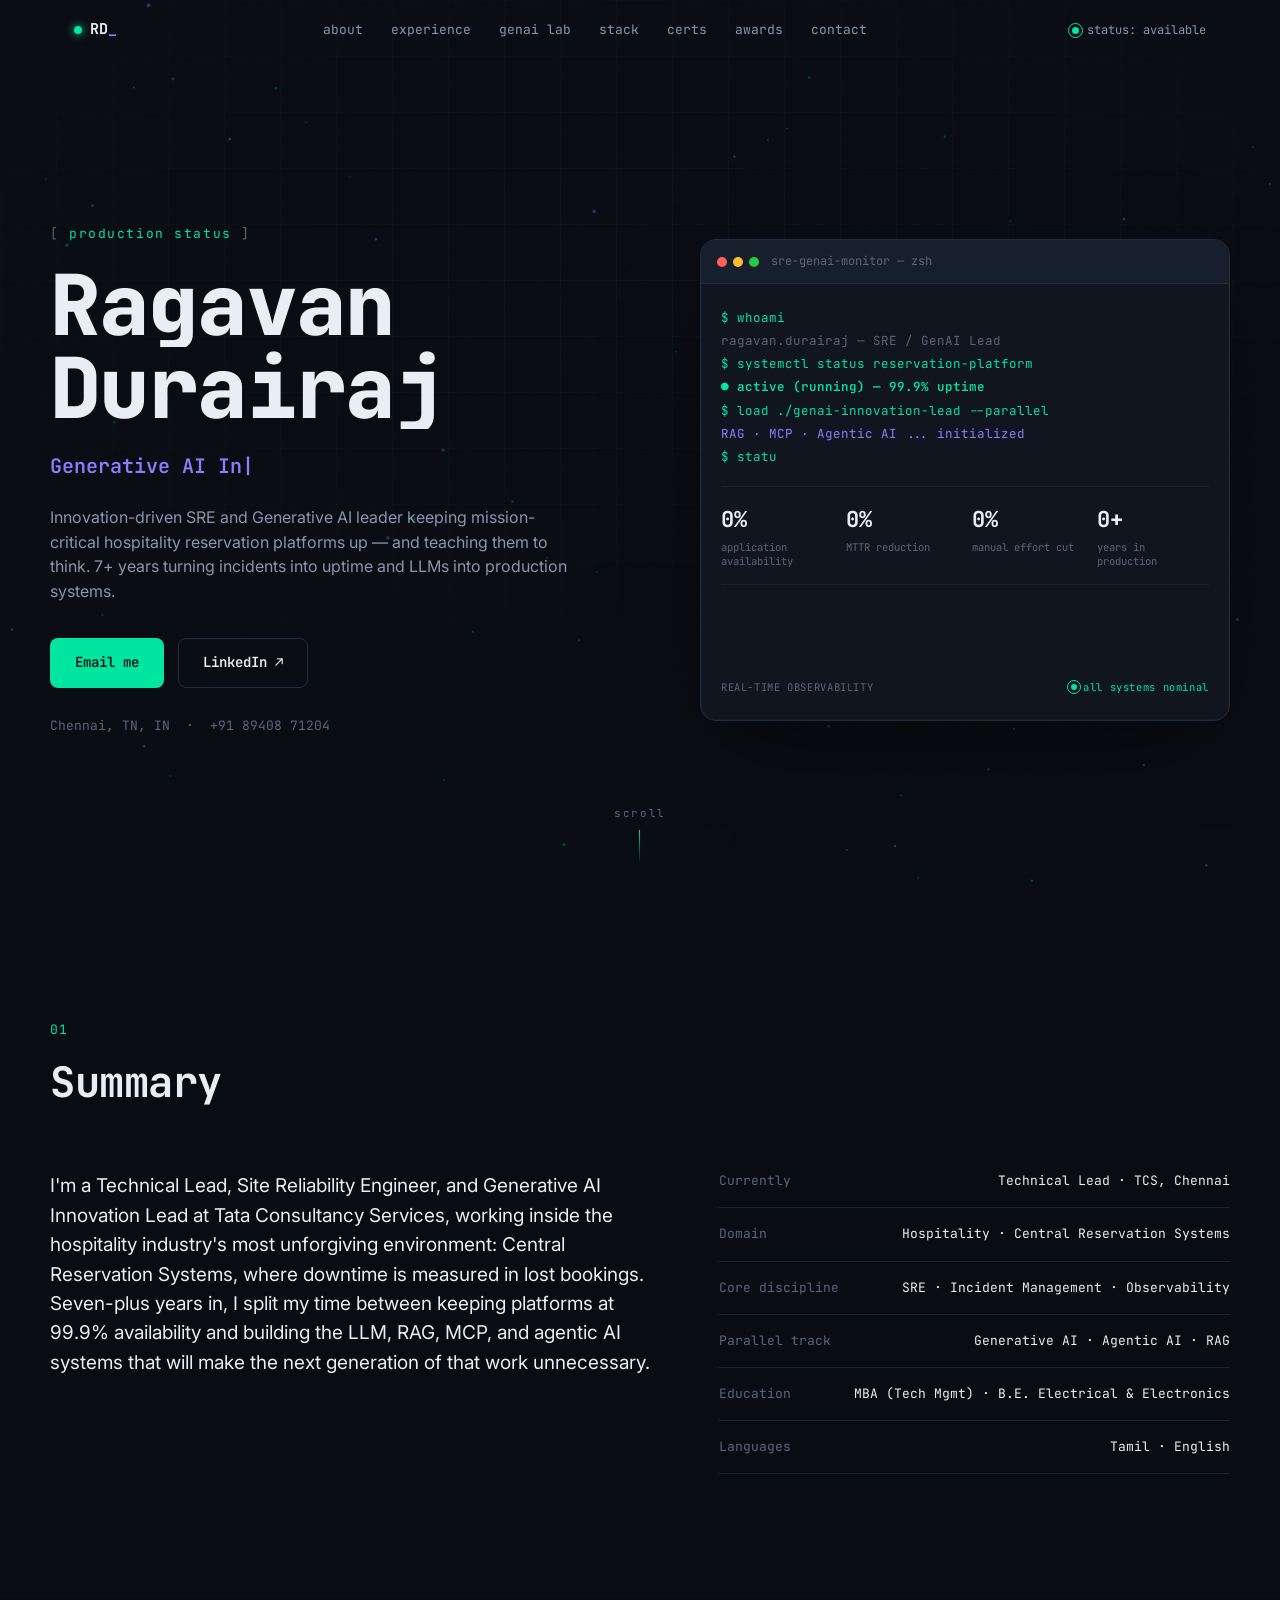
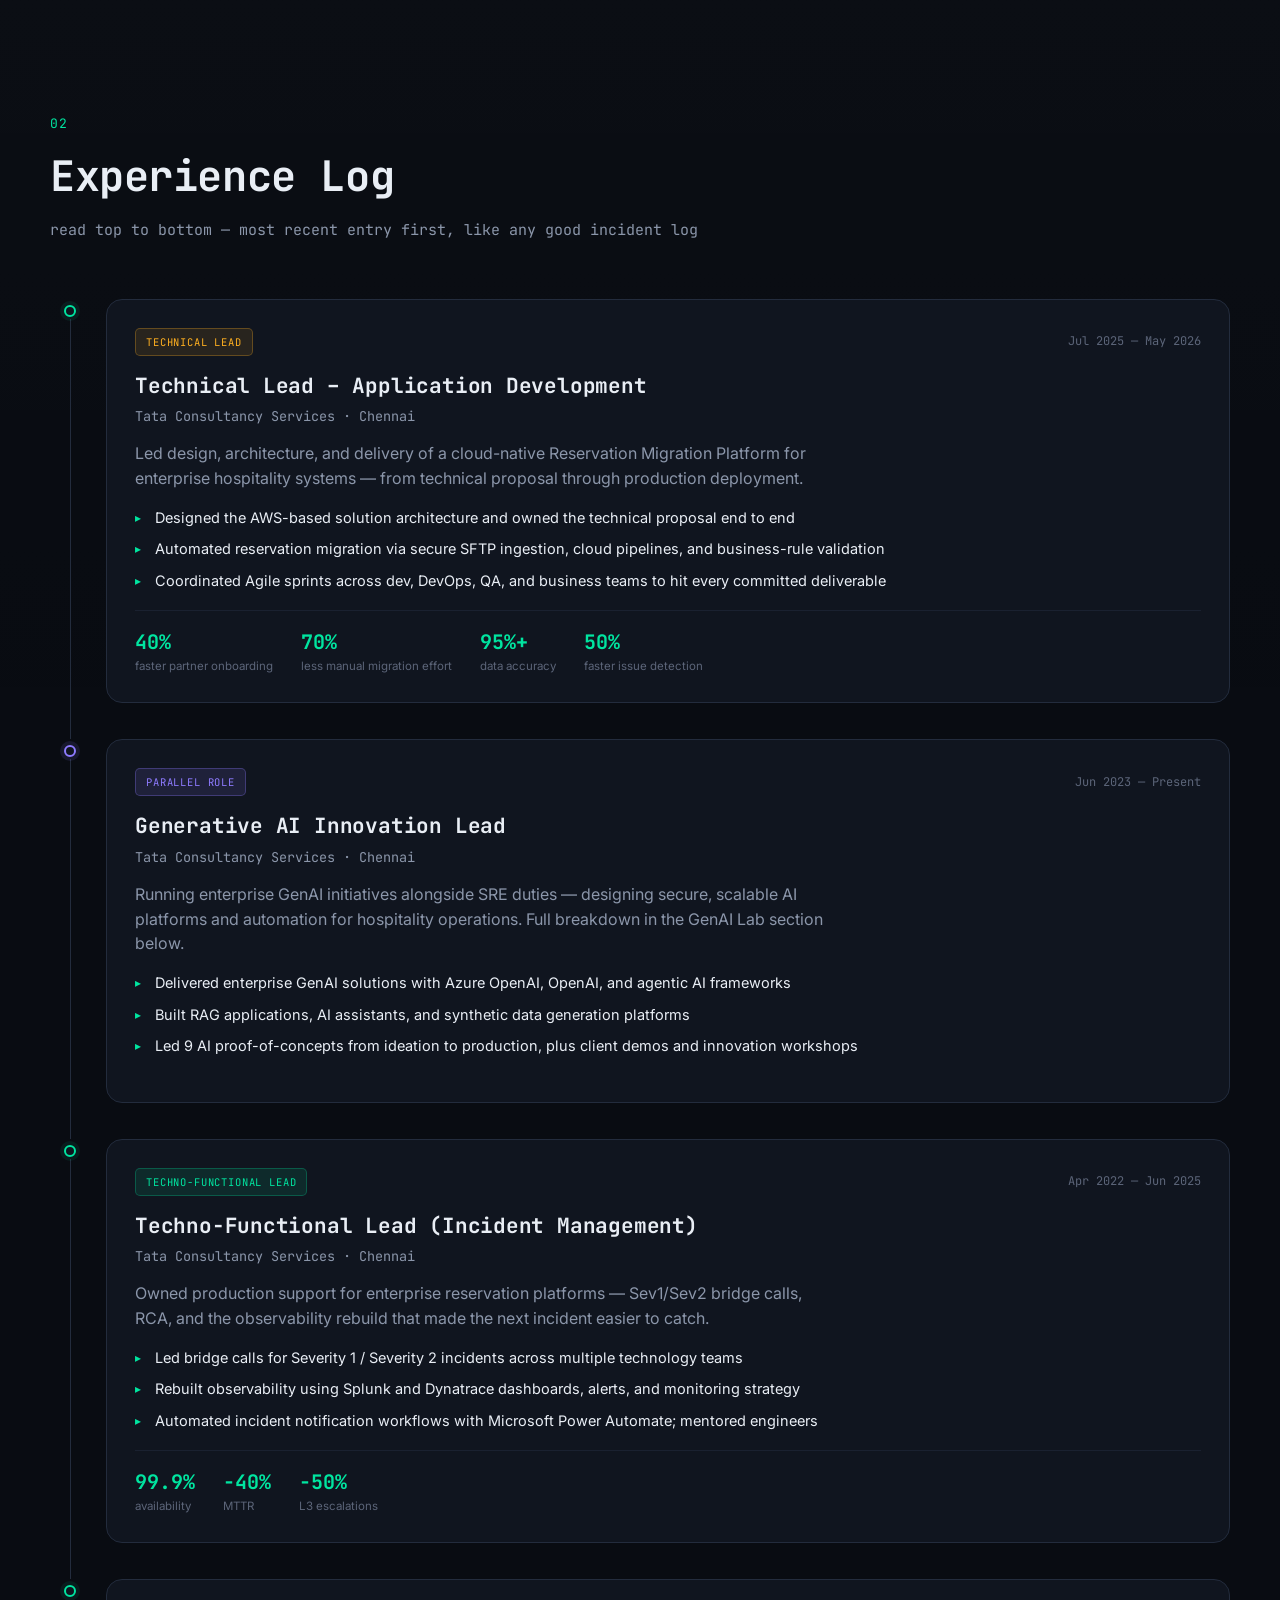
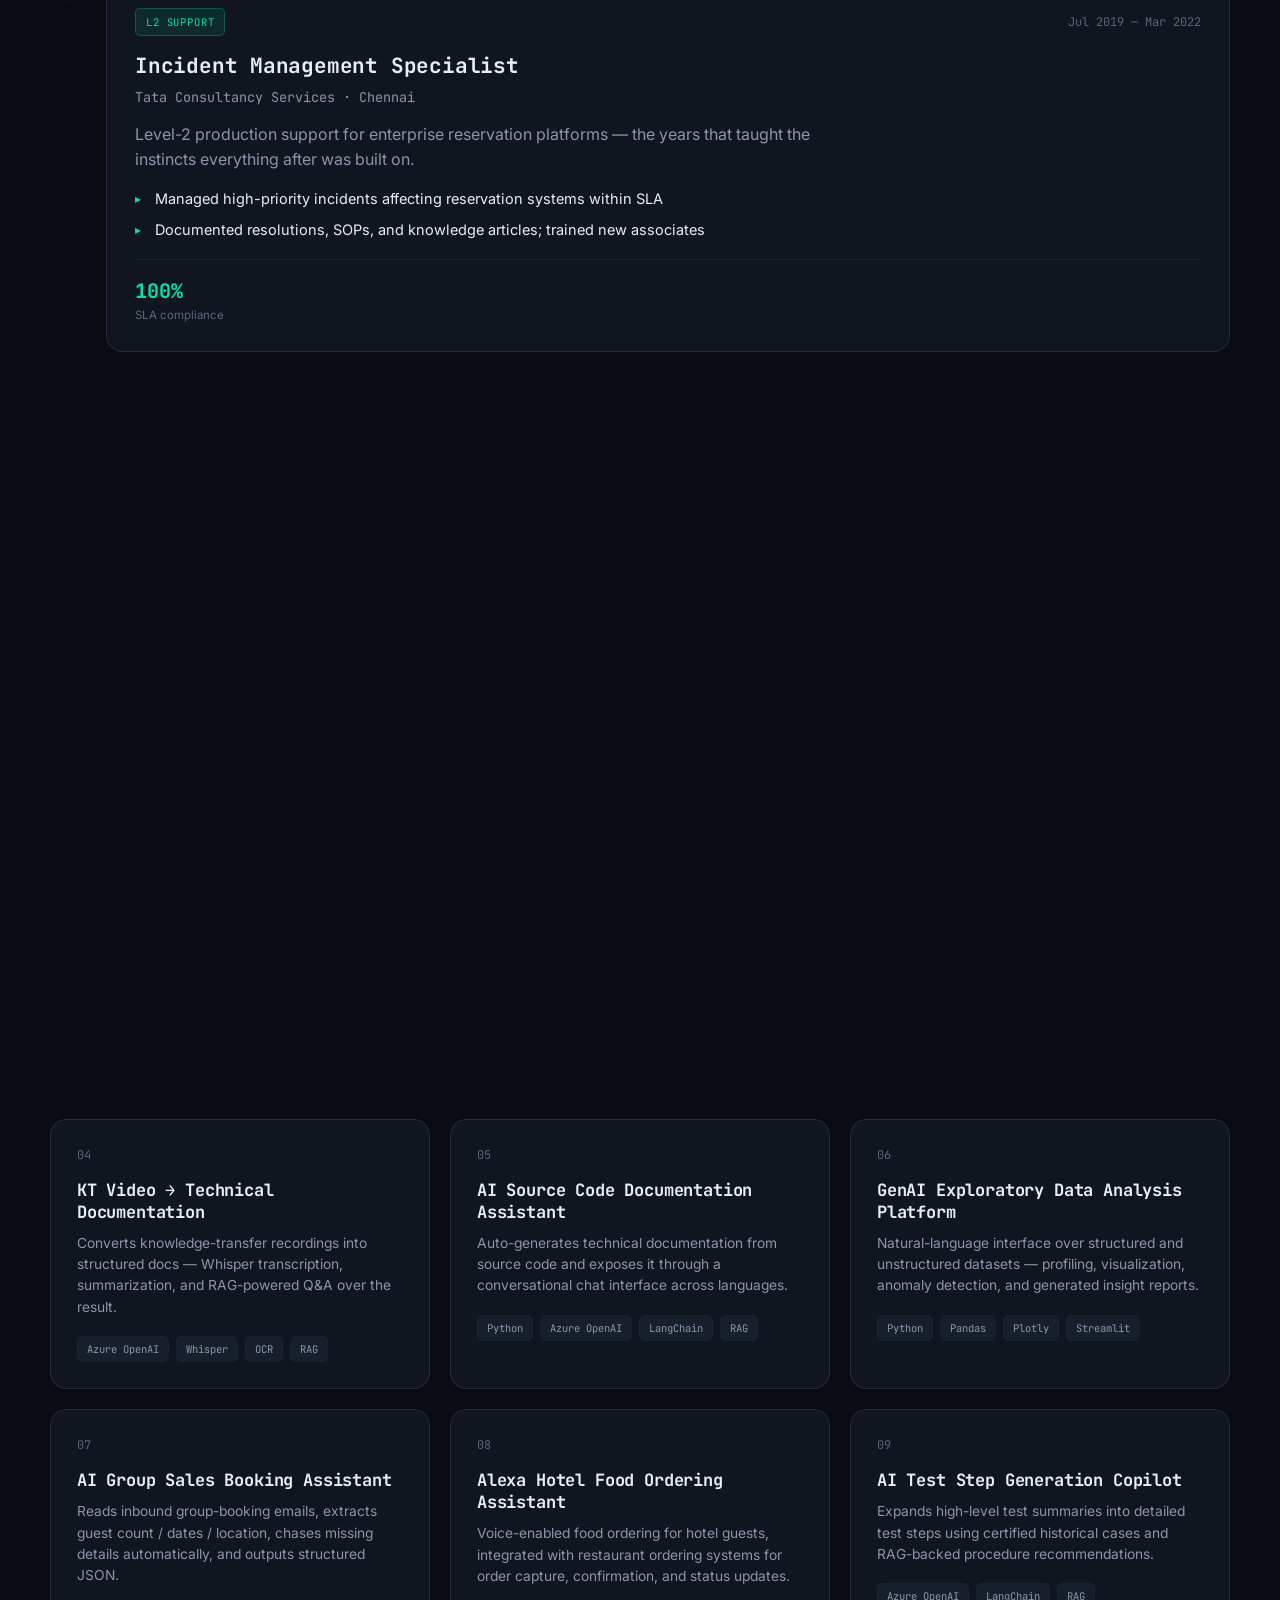
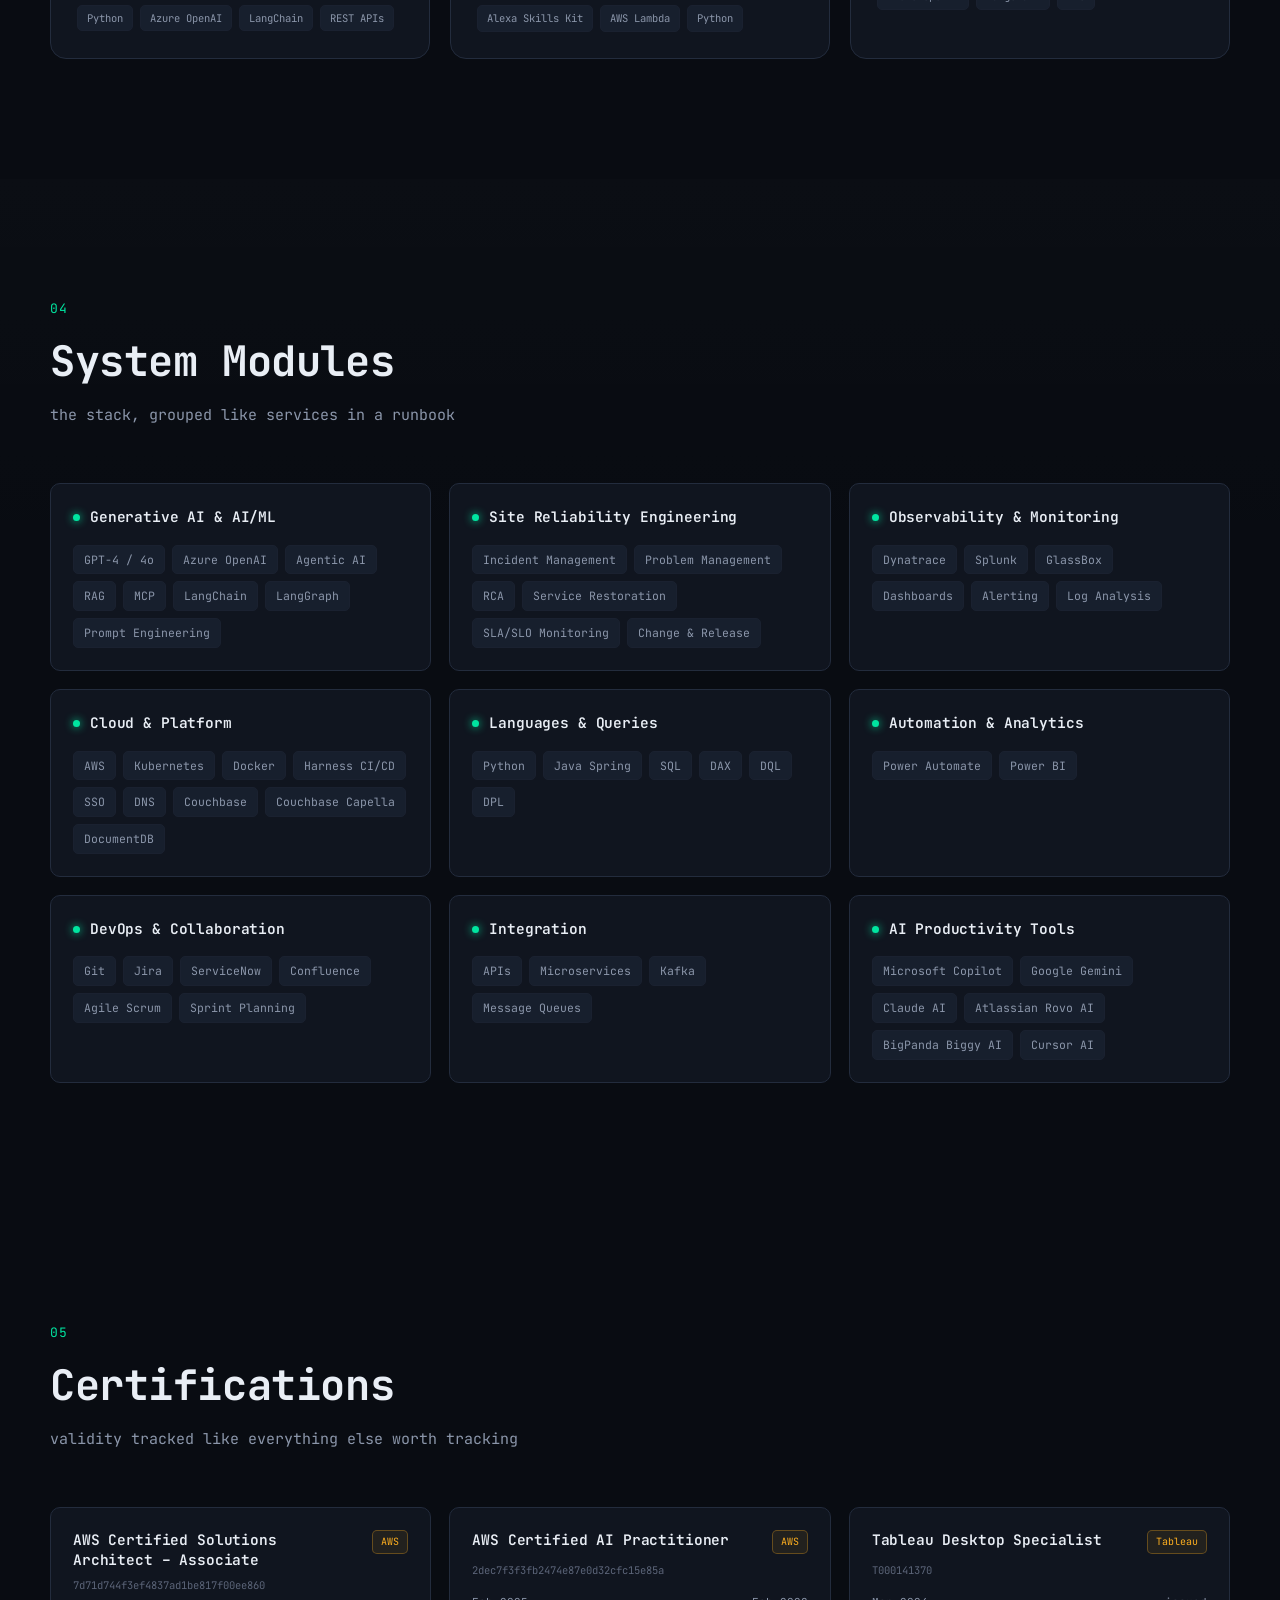
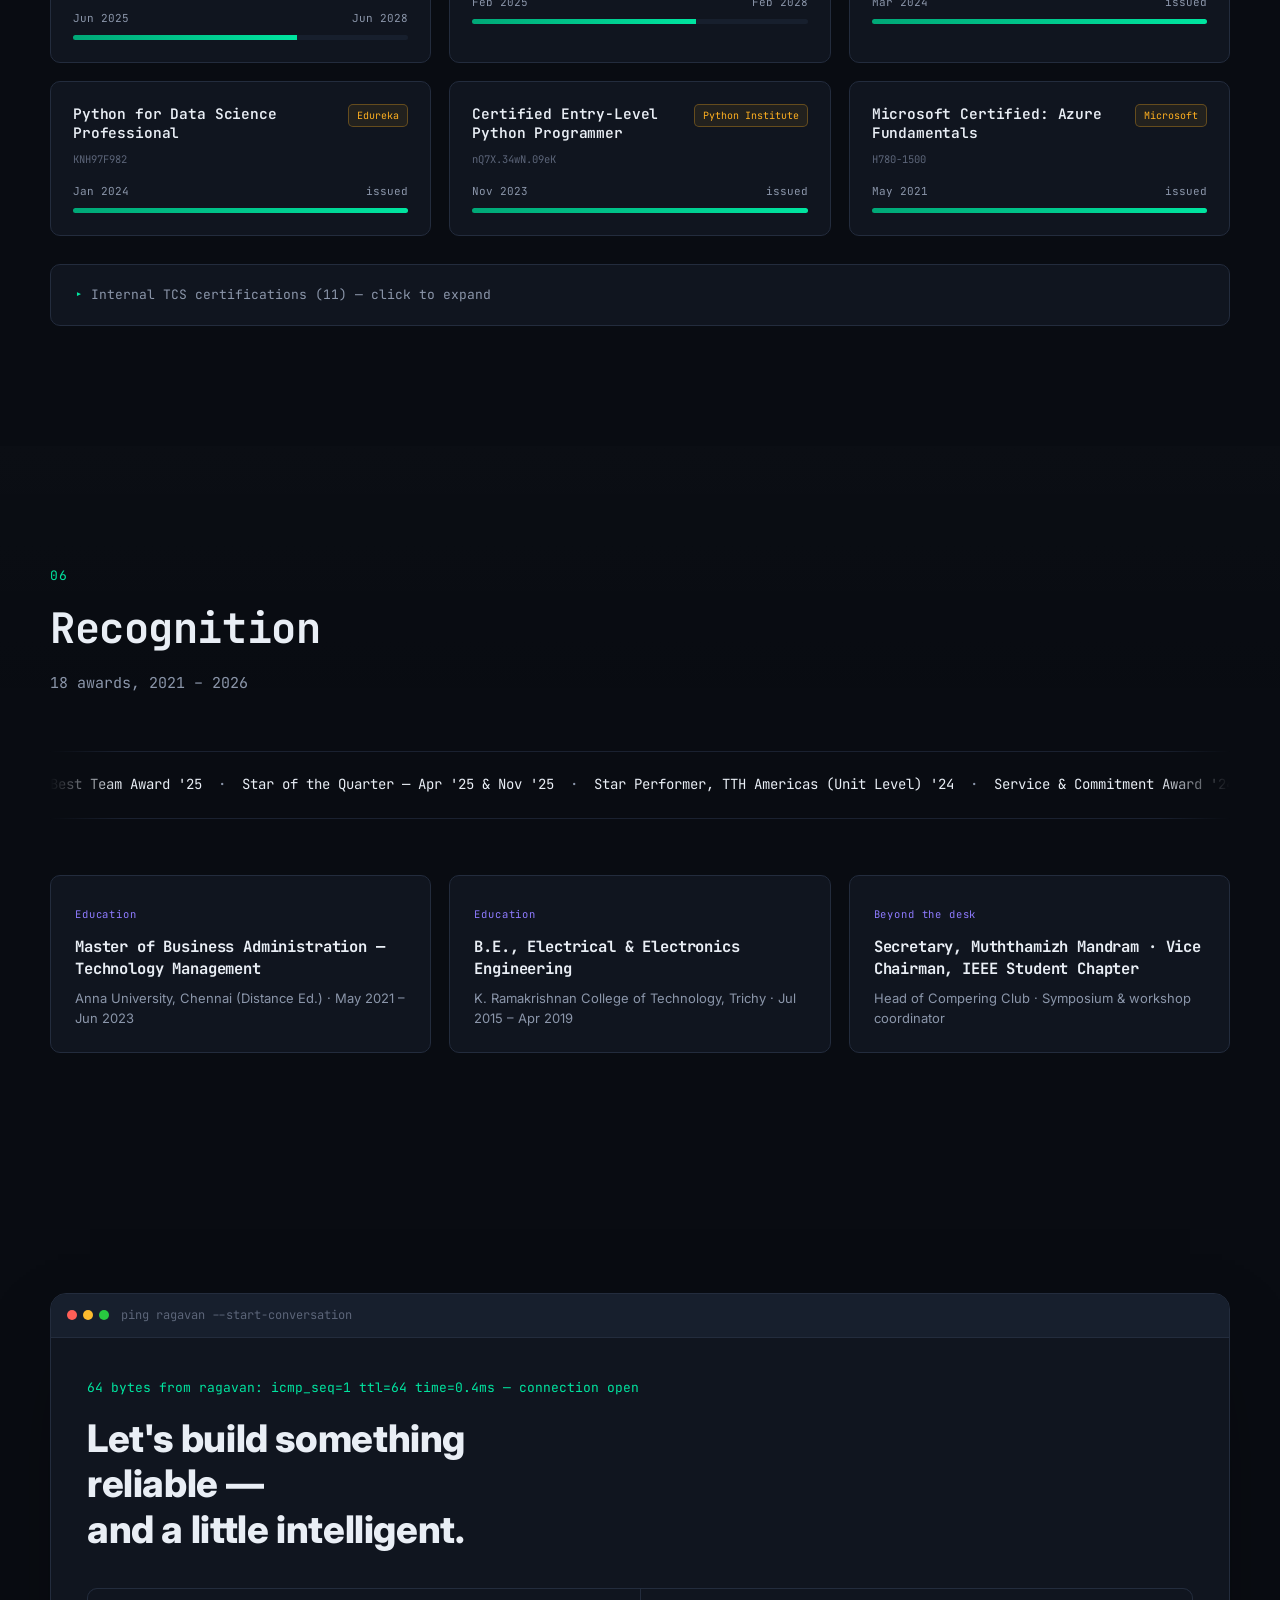
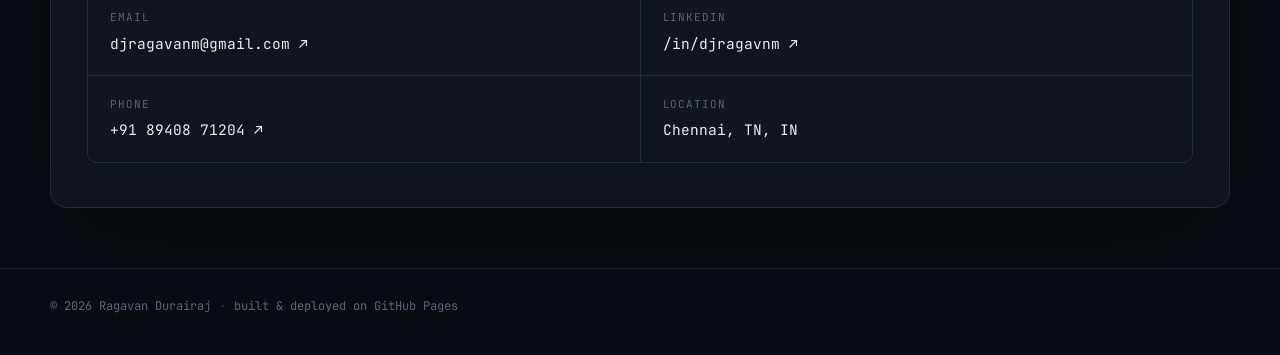
==== commit cdd7bb5c: "Add files via upload" ====
--- a/index.html
+++ b/index.html
@@ -1,1480 +1,607 @@
 <!DOCTYPE html>
 <html lang="en">
 <head>
-    <meta charset="UTF-8">
-    <meta name="viewport" content="width=device-width, initial-scale=1.0">
-    <title>Ragavan Durairaj — SRE & GenAI Innovation Lead</title>
-    <link rel="preconnect" href="https://fonts.googleapis.com">
-    <link href="https://fonts.googleapis.com/css2?family=Inter:wght@300;400;500;600;700;800;900&family=JetBrains+Mono:wght@400;500&display=swap" rel="stylesheet">
-    <style>
-        /* ===== CSS RESET & VARIABLES ===== */
-        *, *::before, *::after { margin: 0; padding: 0; box-sizing: border-box; }
-
-        :root {
-            --primary: #0f172a;
-            --accent: #3b82f6;
-            --accent-light: #60a5fa;
-            --accent-glow: rgba(59, 130, 246, 0.15);
-            --surface: #1e293b;
-            --surface-light: #334155;
-            --text: #f1f5f9;
-            --text-muted: #94a3b8;
-            --text-dim: #64748b;
-            --border: #334155;
-            --success: #22c55e;
-            --warning: #f59e0b;
-            --gradient-1: linear-gradient(135deg, #3b82f6, #8b5cf6);
-            --gradient-2: linear-gradient(135deg, #06b6d4, #3b82f6);
-            --gradient-3: linear-gradient(135deg, #8b5cf6, #ec4899);
-            --radius: 16px;
-            --radius-sm: 10px;
-            --shadow: 0 4px 24px rgba(0,0,0,0.2);
-            --shadow-lg: 0 12px 48px rgba(0,0,0,0.3);
-            --transition: 0.3s cubic-bezier(0.4, 0, 0.2, 1);
-        }
-
-        html { scroll-behavior: smooth; font-size: 16px; }
-
-        body {
-            font-family: 'Inter', -apple-system, BlinkMacSystemFont, sans-serif;
-            background: var(--primary);
-            color: var(--text);
-            line-height: 1.7;
-            overflow-x: hidden;
-        }
-
-        /* ===== SCROLLBAR ===== */
-        ::-webkit-scrollbar { width: 8px; }
-        ::-webkit-scrollbar-track { background: var(--primary); }
-        ::-webkit-scrollbar-thumb { background: var(--surface-light); border-radius: 4px; }
-        ::-webkit-scrollbar-thumb:hover { background: var(--accent); }
-
-        /* ===== NAVIGATION ===== */
-        nav {
-            position: fixed;
-            top: 0;
-            left: 0;
-            right: 0;
-            z-index: 1000;
-            background: rgba(15, 23, 42, 0.85);
-            backdrop-filter: blur(20px);
-            border-bottom: 1px solid rgba(51, 65, 85, 0.5);
-            transition: var(--transition);
-        }
-
-        nav .nav-inner {
-            max-width: 1200px;
-            margin: 0 auto;
-            padding: 0 2rem;
-            display: flex;
-            align-items: center;
-            justify-content: space-between;
-            height: 64px;
-        }
-
-        .nav-logo {
-            font-weight: 800;
-            font-size: 1.25rem;
-            background: var(--gradient-1);
-            -webkit-background-clip: text;
-            -webkit-text-fill-color: transparent;
-            background-clip: text;
-            letter-spacing: -0.5px;
-        }
-
-        .nav-links { display: flex; gap: 0.25rem; }
-
-        .nav-links a {
-            color: var(--text-muted);
-            text-decoration: none;
-            font-size: 0.85rem;
-            font-weight: 500;
-            padding: 0.5rem 1rem;
-            border-radius: 8px;
-            transition: var(--transition);
-        }
-
-        .nav-links a:hover {
-            color: var(--text);
-            background: var(--accent-glow);
-        }
-
-        .hamburger {
-            display: none;
-            flex-direction: column;
-            gap: 5px;
-            cursor: pointer;
-            background: none;
-            border: none;
-            padding: 4px;
-        }
-
-        .hamburger span {
-            width: 24px;
-            height: 2px;
-            background: var(--text);
-            border-radius: 2px;
-            transition: var(--transition);
-        }
-
-        /* ===== HERO ===== */
-        .hero {
-            min-height: 100vh;
-            display: flex;
-            align-items: center;
-            justify-content: center;
-            position: relative;
-            padding: 6rem 2rem 4rem;
-            overflow: hidden;
-        }
-
-        .hero::before {
-            content: '';
-            position: absolute;
-            width: 600px;
-            height: 600px;
-            background: radial-gradient(circle, rgba(59,130,246,0.12) 0%, transparent 70%);
-            top: -100px;
-            right: -150px;
-            pointer-events: none;
-        }
-
-        .hero::after {
-            content: '';
-            position: absolute;
-            width: 500px;
-            height: 500px;
-            background: radial-gradient(circle, rgba(139,92,246,0.08) 0%, transparent 70%);
-            bottom: -100px;
-            left: -100px;
-            pointer-events: none;
-        }
-
-        .hero-content {
-            max-width: 820px;
-            text-align: center;
-            position: relative;
-            z-index: 1;
-            animation: fadeUp 0.8s ease-out;
-        }
-
-        @keyframes fadeUp {
-            from { opacity: 0; transform: translateY(30px); }
-            to { opacity: 1; transform: translateY(0); }
-        }
-
-        @keyframes fadeIn {
-            from { opacity: 0; }
-            to { opacity: 1; }
-        }
-
-        .hero-badge {
-            display: inline-flex;
-            align-items: center;
-            gap: 0.5rem;
-            background: var(--accent-glow);
-            border: 1px solid rgba(59,130,246,0.3);
-            color: var(--accent-light);
-            font-size: 0.8rem;
-            font-weight: 600;
-            padding: 0.5rem 1.25rem;
-            border-radius: 50px;
-            margin-bottom: 2rem;
-            letter-spacing: 0.5px;
-            text-transform: uppercase;
-        }
-
-        .hero-badge .dot {
-            width: 8px;
-            height: 8px;
-            background: var(--success);
-            border-radius: 50%;
-            animation: pulse 2s infinite;
-        }
-
-        @keyframes pulse {
-            0%, 100% { opacity: 1; transform: scale(1); }
-            50% { opacity: 0.5; transform: scale(1.5); }
-        }
-
-        .hero h1 {
-            font-size: clamp(2.5rem, 6vw, 4.5rem);
-            font-weight: 900;
-            line-height: 1.1;
-            letter-spacing: -2px;
-            margin-bottom: 1.5rem;
-        }
-
-        .hero h1 .gradient-text {
-            background: var(--gradient-1);
-            -webkit-background-clip: text;
-            -webkit-text-fill-color: transparent;
-            background-clip: text;
-        }
-
-        .hero-subtitle {
-            font-size: 1.2rem;
-            color: var(--text-muted);
-            max-width: 650px;
-            margin: 0 auto 2.5rem;
-            line-height: 1.8;
-            font-weight: 400;
-        }
-
-        .hero-actions {
-            display: flex;
-            gap: 1rem;
-            justify-content: center;
-            flex-wrap: wrap;
-        }
-
-        .btn {
-            display: inline-flex;
-            align-items: center;
-            gap: 0.5rem;
-            padding: 0.85rem 2rem;
-            border-radius: 12px;
-            font-weight: 600;
-            font-size: 0.9rem;
-            text-decoration: none;
-            transition: var(--transition);
-            cursor: pointer;
-            border: none;
-        }
-
-        .btn-primary {
-            background: var(--gradient-1);
-            color: white;
-            box-shadow: 0 4px 20px rgba(59,130,246,0.3);
-        }
-
-        .btn-primary:hover {
-            transform: translateY(-2px);
-            box-shadow: 0 6px 30px rgba(59,130,246,0.45);
-        }
-
-        .btn-outline {
-            background: transparent;
-            color: var(--text);
-            border: 1px solid var(--border);
-        }
-
-        .btn-outline:hover {
-            border-color: var(--accent);
-            background: var(--accent-glow);
-        }
-
-        .hero-stats {
-            display: flex;
-            justify-content: center;
-            gap: 3rem;
-            margin-top: 4rem;
-            padding-top: 3rem;
-            border-top: 1px solid var(--border);
-        }
-
-        .stat {
-            text-align: center;
-        }
-
-        .stat-number {
-            font-size: 2rem;
-            font-weight: 800;
-            background: var(--gradient-1);
-            -webkit-background-clip: text;
-            -webkit-text-fill-color: transparent;
-            background-clip: text;
-        }
-
-        .stat-label {
-            font-size: 0.8rem;
-            color: var(--text-dim);
-            text-transform: uppercase;
-            letter-spacing: 1px;
-            margin-top: 0.25rem;
-            font-weight: 500;
-        }
-
-        /* ===== SECTIONS ===== */
-        section {
-            padding: 5rem 2rem;
-        }
-
-        .container {
-            max-width: 1100px;
-            margin: 0 auto;
-        }
-
-        .section-header {
-            margin-bottom: 3.5rem;
-        }
-
-        .section-tag {
-            display: inline-block;
-            font-size: 0.75rem;
-            font-weight: 700;
-            text-transform: uppercase;
-            letter-spacing: 2px;
-            color: var(--accent);
-            margin-bottom: 0.75rem;
-        }
-
-        .section-title {
-            font-size: 2.25rem;
-            font-weight: 800;
-            letter-spacing: -1px;
-            margin-bottom: 0.75rem;
-        }
-
-        .section-desc {
-            color: var(--text-muted);
-            font-size: 1.05rem;
-            max-width: 600px;
-        }
-
-        /* ===== ABOUT ===== */
-        .about-grid {
-            display: grid;
-            grid-template-columns: 1fr 1fr;
-            gap: 3rem;
-            align-items: start;
-        }
-
-        .about-text p {
-            color: var(--text-muted);
-            margin-bottom: 1.25rem;
-            font-size: 1rem;
-        }
-
-        .about-details {
-            display: grid;
-            gap: 1rem;
-        }
-
-        .detail-card {
-            background: var(--surface);
-            border: 1px solid var(--border);
-            border-radius: var(--radius-sm);
-            padding: 1.25rem 1.5rem;
-            display: flex;
-            align-items: center;
-            gap: 1rem;
-            transition: var(--transition);
-        }
-
-        .detail-card:hover {
-            border-color: var(--accent);
-            transform: translateX(4px);
-        }
-
-        .detail-icon {
-            width: 42px;
-            height: 42px;
-            border-radius: 10px;
-            display: flex;
-            align-items: center;
-            justify-content: center;
-            font-size: 1.2rem;
-            flex-shrink: 0;
-        }
-
-        .detail-icon.blue { background: rgba(59,130,246,0.15); }
-        .detail-icon.purple { background: rgba(139,92,246,0.15); }
-        .detail-icon.green { background: rgba(34,197,94,0.15); }
-        .detail-icon.orange { background: rgba(245,158,11,0.15); }
-        .detail-icon.cyan { background: rgba(6,182,212,0.15); }
-
-        .detail-info h4 {
-            font-size: 0.8rem;
-            color: var(--text-dim);
-            text-transform: uppercase;
-            letter-spacing: 0.5px;
-            margin-bottom: 0.15rem;
-        }
-
-        .detail-info p {
-            font-weight: 600;
-            font-size: 0.95rem;
-            color: var(--text);
-        }
-
-        /* ===== SKILLS ===== */
-        .skills-grid {
-            display: grid;
-            grid-template-columns: repeat(auto-fit, minmax(320px, 1fr));
-            gap: 1.5rem;
-        }
-
-        .skill-card {
-            background: var(--surface);
-            border: 1px solid var(--border);
-            border-radius: var(--radius);
-            padding: 2rem;
-            transition: var(--transition);
-            position: relative;
-            overflow: hidden;
-        }
-
-        .skill-card::before {
-            content: '';
-            position: absolute;
-            top: 0;
-            left: 0;
-            right: 0;
-            height: 3px;
-            border-radius: 3px 3px 0 0;
-        }
-
-        .skill-card:nth-child(1)::before { background: var(--gradient-1); }
-        .skill-card:nth-child(2)::before { background: var(--gradient-2); }
-        .skill-card:nth-child(3)::before { background: var(--gradient-3); }
-        .skill-card:nth-child(4)::before { background: linear-gradient(135deg, #22c55e, #06b6d4); }
-        .skill-card:nth-child(5)::before { background: linear-gradient(135deg, #f59e0b, #ef4444); }
-        .skill-card:nth-child(6)::before { background: linear-gradient(135deg, #ec4899, #8b5cf6); }
-        .skill-card:nth-child(7)::before { background: linear-gradient(135deg, #14b8a6, #3b82f6); }
-        .skill-card:nth-child(8)::before { background: linear-gradient(135deg, #f97316, #eab308); }
-
-        .skill-card:hover {
-            border-color: var(--accent);
-            transform: translateY(-4px);
-            box-shadow: var(--shadow-lg);
-        }
-
-        .skill-card-icon {
-            font-size: 1.75rem;
-            margin-bottom: 1rem;
-        }
-
-        .skill-card h3 {
-            font-size: 1.05rem;
-            font-weight: 700;
-            margin-bottom: 1rem;
-            letter-spacing: -0.3px;
-        }
-
-        .skill-tags {
-            display: flex;
-            flex-wrap: wrap;
-            gap: 0.4rem;
-        }
-
-        .skill-tag {
-            background: rgba(59,130,246,0.1);
-            color: var(--accent-light);
-            font-size: 0.75rem;
-            font-weight: 500;
-            padding: 0.3rem 0.75rem;
-            border-radius: 6px;
-            border: 1px solid rgba(59,130,246,0.15);
-        }
-
-        /* ===== EXPERIENCE ===== */
-        .timeline {
-            position: relative;
-            padding-left: 2rem;
-        }
-
-        .timeline::before {
-            content: '';
-            position: absolute;
-            left: 0;
-            top: 0;
-            bottom: 0;
-            width: 2px;
-            background: linear-gradient(to bottom, var(--accent), var(--border));
-        }
-
-        .timeline-item {
-            position: relative;
-            margin-bottom: 3rem;
-            padding-left: 2rem;
-        }
-
-        .timeline-item::before {
-            content: '';
-            position: absolute;
-            left: -2rem;
-            top: 0.5rem;
-            width: 14px;
-            height: 14px;
-            background: var(--accent);
-            border-radius: 50%;
-            border: 3px solid var(--primary);
-            transform: translateX(-6px);
-            z-index: 1;
-        }
-
-        .timeline-item:first-child::before {
-            box-shadow: 0 0 0 4px var(--accent-glow);
-        }
-
-        .timeline-date {
-            display: inline-flex;
-            align-items: center;
-            gap: 0.5rem;
-            font-size: 0.8rem;
-            font-weight: 600;
-            color: var(--accent-light);
-            background: var(--accent-glow);
-            padding: 0.35rem 1rem;
-            border-radius: 50px;
-            margin-bottom: 0.75rem;
-        }
-
-        .timeline-card {
-            background: var(--surface);
-            border: 1px solid var(--border);
-            border-radius: var(--radius);
-            padding: 2rem;
-            transition: var(--transition);
-        }
-
-        .timeline-card:hover {
-            border-color: var(--accent);
-        }
-
-        .timeline-card h3 {
-            font-size: 1.2rem;
-            font-weight: 700;
-            margin-bottom: 0.25rem;
-        }
-
-        .timeline-card .company {
-            color: var(--accent-light);
-            font-weight: 500;
-            font-size: 0.9rem;
-            margin-bottom: 1rem;
-        }
-
-        .timeline-card p {
-            color: var(--text-muted);
-            font-size: 0.92rem;
-            margin-bottom: 1.25rem;
-        }
-
-        .achievement-list {
-            list-style: none;
-            display: grid;
-            gap: 0.6rem;
-        }
-
-        .achievement-list li {
-            display: flex;
-            align-items: flex-start;
-            gap: 0.6rem;
-            font-size: 0.88rem;
-            color: var(--text-muted);
-        }
-
-        .achievement-list li::before {
-            content: '▹';
-            color: var(--accent);
-            font-weight: 700;
-            flex-shrink: 0;
-            margin-top: 1px;
-        }
-
-        .metrics-row {
-            display: flex;
-            flex-wrap: wrap;
-            gap: 1rem;
-            margin-top: 1.25rem;
-        }
-
-        .metric-badge {
-            background: rgba(34,197,94,0.1);
-            border: 1px solid rgba(34,197,94,0.2);
-            color: #4ade80;
-            font-size: 0.78rem;
-            font-weight: 700;
-            padding: 0.4rem 1rem;
-            border-radius: 8px;
-        }
-
-        /* ===== PROJECTS ===== */
-        .projects-grid {
-            display: grid;
-            grid-template-columns: repeat(auto-fit, minmax(340px, 1fr));
-            gap: 1.5rem;
-        }
-
-        .project-card {
-            background: var(--surface);
-            border: 1px solid var(--border);
-            border-radius: var(--radius);
-            padding: 2rem;
-            transition: var(--transition);
-            display: flex;
-            flex-direction: column;
-        }
-
-        .project-card:hover {
-            border-color: var(--accent);
-            transform: translateY(-4px);
-            box-shadow: var(--shadow-lg);
-        }
-
-        .project-number {
-            font-family: 'JetBrains Mono', monospace;
-            font-size: 0.75rem;
-            color: var(--accent);
-            font-weight: 600;
-            margin-bottom: 0.75rem;
-            letter-spacing: 1px;
-        }
-
-        .project-card h3 {
-            font-size: 1.1rem;
-            font-weight: 700;
-            margin-bottom: 0.75rem;
-        }
-
-        .project-card p {
-            color: var(--text-muted);
-            font-size: 0.88rem;
-            margin-bottom: 1rem;
-            flex-grow: 1;
-        }
-
-        .project-tech {
-            display: flex;
-            flex-wrap: wrap;
-            gap: 0.4rem;
-            margin-top: auto;
-        }
-
-        .project-tech span {
-            font-family: 'JetBrains Mono', monospace;
-            background: rgba(139,92,246,0.1);
-            color: #a78bfa;
-            font-size: 0.7rem;
-            font-weight: 500;
-            padding: 0.3rem 0.65rem;
-            border-radius: 5px;
-            border: 1px solid rgba(139,92,246,0.15);
-        }
-
-        /* ===== CERTIFICATIONS ===== */
-        .certs-grid {
-            display: grid;
-            grid-template-columns: repeat(auto-fit, minmax(300px, 1fr));
-            gap: 1.25rem;
-        }
-
-        .cert-card {
-            background: var(--surface);
-            border: 1px solid var(--border);
-            border-radius: var(--radius-sm);
-            padding: 1.5rem;
-            display: flex;
-            align-items: flex-start;
-            gap: 1rem;
-            transition: var(--transition);
-        }
-
-        .cert-card:hover {
-            border-color: var(--accent);
-            transform: translateY(-2px);
-        }
-
-        .cert-icon {
-            width: 44px;
-            height: 44px;
-            border-radius: 10px;
-            display: flex;
-            align-items: center;
-            justify-content: center;
-            font-size: 1.3rem;
-            flex-shrink: 0;
-        }
-
-        .cert-icon.aws { background: rgba(245,158,11,0.15); }
-        .cert-icon.tableau { background: rgba(59,130,246,0.15); }
-        .cert-icon.python { background: rgba(34,197,94,0.15); }
-        .cert-icon.azure { background: rgba(6,182,212,0.15); }
-
-        .cert-info h4 {
-            font-size: 0.92rem;
-            font-weight: 600;
-            margin-bottom: 0.25rem;
-        }
-
-        .cert-info .cert-date {
-            font-size: 0.78rem;
-            color: var(--text-dim);
-        }
-
-        /* ===== EDUCATION ===== */
-        .edu-grid {
-            display: grid;
-            grid-template-columns: 1fr 1fr;
-            gap: 1.5rem;
-        }
-
-        .edu-card {
-            background: var(--surface);
-            border: 1px solid var(--border);
-            border-radius: var(--radius);
-            padding: 2rem;
-            transition: var(--transition);
-        }
-
-        .edu-card:hover { border-color: var(--accent); }
-
-        .edu-card .edu-degree {
-            font-size: 1.1rem;
-            font-weight: 700;
-            margin-bottom: 0.5rem;
-        }
-
-        .edu-card .edu-school {
-            color: var(--accent-light);
-            font-size: 0.9rem;
-            font-weight: 500;
-            margin-bottom: 0.25rem;
-        }
-
-        .edu-card .edu-year {
-            color: var(--text-dim);
-            font-size: 0.82rem;
-        }
-
-        .edu-card .edu-extra {
-            margin-top: 1rem;
-            padding-top: 1rem;
-            border-top: 1px solid var(--border);
-            color: var(--text-muted);
-            font-size: 0.85rem;
-        }
-
-        /* ===== AWARDS ===== */
-        .awards-marquee {
-            display: flex;
-            flex-wrap: wrap;
-            gap: 0.75rem;
-            justify-content: center;
-        }
-
-        .award-chip {
-            display: inline-flex;
-            align-items: center;
-            gap: 0.5rem;
-            background: var(--surface);
-            border: 1px solid var(--border);
-            padding: 0.6rem 1.25rem;
-            border-radius: 50px;
-            font-size: 0.82rem;
-            color: var(--text-muted);
-            font-weight: 500;
-            transition: var(--transition);
-        }
-
-        .award-chip:hover {
-            border-color: var(--warning);
-            color: var(--text);
-        }
-
-        .award-chip .award-emoji {
-            font-size: 1rem;
-        }
-
-        /* ===== CONTACT ===== */
-        .contact-section {
-            text-align: center;
-            padding: 6rem 2rem;
-            position: relative;
-        }
-
-        .contact-section::before {
-            content: '';
-            position: absolute;
-            width: 500px;
-            height: 500px;
-            background: radial-gradient(circle, rgba(59,130,246,0.08) 0%, transparent 70%);
-            top: 50%;
-            left: 50%;
-            transform: translate(-50%, -50%);
-            pointer-events: none;
-        }
-
-        .contact-title {
-            font-size: 2.5rem;
-            font-weight: 800;
-            margin-bottom: 1rem;
-            letter-spacing: -1px;
-        }
-
-        .contact-desc {
-            color: var(--text-muted);
-            font-size: 1.05rem;
-            margin-bottom: 2.5rem;
-            max-width: 500px;
-            margin-left: auto;
-            margin-right: auto;
-        }
-
-        .contact-links {
-            display: flex;
-            justify-content: center;
-            gap: 1rem;
-            flex-wrap: wrap;
-        }
-
-        .contact-link {
-            display: inline-flex;
-            align-items: center;
-            gap: 0.6rem;
-            background: var(--surface);
-            border: 1px solid var(--border);
-            color: var(--text);
-            text-decoration: none;
-            padding: 0.85rem 1.75rem;
-            border-radius: 12px;
-            font-weight: 500;
-            font-size: 0.9rem;
-            transition: var(--transition);
-        }
-
-        .contact-link:hover {
-            border-color: var(--accent);
-            background: var(--accent-glow);
-            transform: translateY(-2px);
-        }
-
-        /* ===== FOOTER ===== */
-        footer {
-            text-align: center;
-            padding: 2rem;
-            border-top: 1px solid var(--border);
-            color: var(--text-dim);
-            font-size: 0.82rem;
-        }
-
-        footer a { color: var(--accent-light); text-decoration: none; }
-
-        /* ===== SCROLL ANIMATIONS ===== */
-        .reveal {
-            opacity: 0;
-            transform: translateY(30px);
-            transition: opacity 0.6s ease, transform 0.6s ease;
-        }
-
-        .reveal.visible {
-            opacity: 1;
-            transform: translateY(0);
-        }
-
-        /* ===== RESPONSIVE ===== */
-        @media (max-width: 768px) {
-            .nav-links {
-                display: none;
-                position: absolute;
-                top: 64px;
-                left: 0;
-                right: 0;
-                background: rgba(15,23,42,0.98);
-                flex-direction: column;
-                padding: 1rem;
-                border-bottom: 1px solid var(--border);
-            }
-
-            .nav-links.open { display: flex; }
-
-            .hamburger { display: flex; }
-
-            .hero-stats { gap: 1.5rem; }
-
-            .about-grid { grid-template-columns: 1fr; }
-
-            .skills-grid { grid-template-columns: 1fr; }
-
-            .projects-grid { grid-template-columns: 1fr; }
-
-            .edu-grid { grid-template-columns: 1fr; }
-
-            .certs-grid { grid-template-columns: 1fr; }
-
-            .section-title { font-size: 1.75rem; }
-
-            section { padding: 3.5rem 1.25rem; }
-        }
-    </style>
+<meta charset="UTF-8">
+<meta name="viewport" content="width=device-width, initial-scale=1.0">
+<title>Ragavan Durairaj — SRE &amp; GenAI Innovation Lead</title>
+<meta name="description" content="Ragavan Durairaj — Site Reliability Engineer and Generative AI Innovation Lead. 7+ years building reliable, intelligent enterprise systems.">
+<link rel="icon" href="data:image/svg+xml,<svg xmlns=%22http://www.w3.org/2000/svg%22 viewBox=%220 0 100 100%22><text y=%22.9em%22 font-size=%2290%22>▚</text></svg>">
+<link rel="preconnect" href="https://fonts.googleapis.com">
+<link href="https://fonts.googleapis.com/css2?family=JetBrains+Mono:wght@400;500;600;700;800&family=Inter:wght@400;500;600;700;800&display=swap" rel="stylesheet">
+<link rel="stylesheet" href="style.css">
 </head>
 <body>
 
-<!-- ===== NAVIGATION ===== -->
-<nav>
-    <div class="nav-inner">
-        <div class="nav-logo">RD.</div>
-        <div class="nav-links" id="navLinks">
-            <a href="#about">About</a>
-            <a href="#skills">Skills</a>
-            <a href="#experience">Experience</a>
-            <a href="#projects">Projects</a>
-            <a href="#certifications">Certifications</a>
-            <a href="#education">Education</a>
-            <a href="#awards">Awards</a>
-            <a href="#contact">Contact</a>
-        </div>
-        <button class="hamburger" onclick="document.getElementById('navLinks').classList.toggle('open')" aria-label="Toggle menu">
-            <span></span><span></span><span></span>
-        </button>
-    </div>
-</nav>
-
-<!-- ===== HERO ===== -->
-<section class="hero" id="hero">
-    <div class="hero-content">
-        <div class="hero-badge">
-            <span class="dot"></span>
-            Open to Opportunities
-        </div>
-        <h1>Ragavan<br><span class="gradient-text">Durairaj</span></h1>
-        <p class="hero-subtitle">
-            SRE & Generative AI Innovation Lead driving enterprise reliability, intelligent automation, and AI-powered solutions in the hospitality domain.
+<!-- ambient canvas background -->
+<canvas id="bg-canvas"></canvas>
+<div class="grain"></div>
+
+<!-- progress bar -->
+<div class="scroll-progress"><div class="scroll-progress__bar" id="scrollBar"></div></div>
+
+<!-- NAV -->
+<header class="nav" id="nav">
+  <div class="nav__inner">
+    <a href="#top" class="nav__brand">
+      <span class="nav__dot" aria-hidden="true"></span>
+      <span class="nav__brand-text">RD<span class="nav__brand-blink">_</span></span>
+    </a>
+    <nav class="nav__links" id="navLinks">
+      <a href="#about" data-nav>about</a>
+      <a href="#experience" data-nav>experience</a>
+      <a href="#genai" data-nav>genai&nbsp;lab</a>
+      <a href="#skills" data-nav>stack</a>
+      <a href="#certifications" data-nav>certs</a>
+      <a href="#awards" data-nav>awards</a>
+      <a href="#contact" data-nav>contact</a>
+    </nav>
+    <div class="nav__status">
+      <span class="pulse-dot"></span> <span>status: available</span>
+    </div>
+    <button class="nav__burger" id="navBurger" aria-label="Toggle menu">
+      <span></span><span></span><span></span>
+    </button>
+  </div>
+</header>
+
+<main id="top">
+
+  <!-- ============ HERO / SYSTEM STATUS PANEL ============ -->
+  <section class="hero" id="hero">
+    <div class="hero__grid-lines" aria-hidden="true"></div>
+    <div class="hero__inner">
+
+      <div class="hero__left">
+        <div class="eyebrow"><span class="eyebrow__bracket">[</span> production status <span class="eyebrow__bracket">]</span></div>
+
+        <h1 class="hero__title">
+          <span class="hero__line hero__line--1">Ragavan</span>
+          <span class="hero__line hero__line--2">Durairaj</span>
+        </h1>
+
+        <p class="hero__role">
+          <span class="hero__role-typed" id="roleTyped"></span><span class="hero__cursor">|</span>
         </p>
-        <div class="hero-actions">
-            <a href="#contact" class="btn btn-primary">✉ Get In Touch</a>
-            <a href="#projects" class="btn btn-outline">⚡ View Projects</a>
-        </div>
-        <div class="hero-stats">
-            <div class="stat">
-                <div class="stat-number">7+</div>
-                <div class="stat-label">Years Experience</div>
-            </div>
-            <div class="stat">
-                <div class="stat-number">9</div>
-                <div class="stat-label">AI/GenAI POCs</div>
-            </div>
-            <div class="stat">
-                <div class="stat-number">6</div>
-                <div class="stat-label">Certifications</div>
-            </div>
-            <div class="stat">
-                <div class="stat-number">20+</div>
-                <div class="stat-label">Awards</div>
-            </div>
-        </div>
-    </div>
-</section>
-
-<!-- ===== ABOUT ===== -->
-<section id="about">
-    <div class="container">
-        <div class="section-header reveal">
-            <span class="section-tag">About Me</span>
-            <h2 class="section-title">Building Reliable & Intelligent Systems</h2>
-        </div>
-        <div class="about-grid">
-            <div class="about-text reveal">
-                <p>
-                    Innovation-driven SRE and Generative AI Leader with 7+ years of experience in site reliability, production support engineering, AI/ML innovation, and enterprise solution delivery.
-                </p>
-                <p>
-                    Skilled in leveraging LLMs, Agentic AI, RAG architectures, and intelligent automation to drive business value through scalable, reliable, and impactful technology solutions. Strong domain expertise in the Hospitality industry, particularly in Central Reservation Systems (CRS).
-                </p>
-                <p>
-                    Proven ability to lead cross-functional teams, architect scalable solutions, and deliver secure, reliable, and business-focused enterprise platforms — from ideation through production deployment.
-                </p>
-            </div>
-            <div class="about-details reveal">
-                <div class="detail-card">
-                    <div class="detail-icon blue">📍</div>
-                    <div class="detail-info">
-                        <h4>Location</h4>
-                        <p>Chennai, Tamil Nadu, India</p>
-                    </div>
-                </div>
-                <div class="detail-card">
-                    <div class="detail-icon purple">🏢</div>
-                    <div class="detail-info">
-                        <h4>Organization</h4>
-                        <p>Tata Consultancy Services</p>
-                    </div>
-                </div>
-                <div class="detail-card">
-                    <div class="detail-icon green">🎯</div>
-                    <div class="detail-info">
-                        <h4>Domain</h4>
-                        <p>Hospitality — Reservations & Revenue</p>
-                    </div>
-                </div>
-                <div class="detail-card">
-                    <div class="detail-icon orange">🎓</div>
-                    <div class="detail-info">
-                        <h4>Education</h4>
-                        <p>MBA (Tech Mgmt) · B.E. (EEE)</p>
-                    </div>
-                </div>
-                <div class="detail-card">
-                    <div class="detail-icon cyan">🌐</div>
-                    <div class="detail-info">
-                        <h4>Languages</h4>
-                        <p>Tamil · English</p>
-                    </div>
-                </div>
-            </div>
-        </div>
-    </div>
-</section>
-
-<!-- ===== SKILLS ===== -->
-<section id="skills" style="background: rgba(30,41,59,0.3);">
-    <div class="container">
-        <div class="section-header reveal">
-            <span class="section-tag">Technical Skills</span>
-            <h2 class="section-title">Tools & Technologies</h2>
-            <p class="section-desc">A comprehensive stack spanning AI/ML, SRE, Cloud, and DevOps ecosystems.</p>
-        </div>
-        <div class="skills-grid">
-            <div class="skill-card reveal">
-                <div class="skill-card-icon">🤖</div>
-                <h3>Generative AI & AI/ML</h3>
-                <div class="skill-tags">
-                    <span class="skill-tag">GPT-4/4o</span>
-                    <span class="skill-tag">Azure OpenAI</span>
-                    <span class="skill-tag">Agentic AI</span>
-                    <span class="skill-tag">RAG</span>
-                    <span class="skill-tag">MCP</span>
-                    <span class="skill-tag">LangChain</span>
-                    <span class="skill-tag">LangGraph</span>
-                    <span class="skill-tag">Prompt Engineering</span>
-                </div>
-            </div>
-            <div class="skill-card reveal">
-                <div class="skill-card-icon">🧠</div>
-                <h3>AI Productivity & Enterprise AI</h3>
-                <div class="skill-tags">
-                    <span class="skill-tag">Microsoft Copilot</span>
-                    <span class="skill-tag">Google Gemini</span>
-                    <span class="skill-tag">Claude AI</span>
-                    <span class="skill-tag">Atlassian Rovo AI</span>
-                    <span class="skill-tag">BigPanda Biggy AI</span>
-                    <span class="skill-tag">Cursor AI</span>
-                </div>
-            </div>
-            <div class="skill-card reveal">
-                <div class="skill-card-icon">🔧</div>
-                <h3>Site Reliability Engineering</h3>
-                <div class="skill-tags">
-                    <span class="skill-tag">Incident Management</span>
-                    <span class="skill-tag">Problem Management</span>
-                    <span class="skill-tag">RCA</span>
-                    <span class="skill-tag">SLA/SLO Monitoring</span>
-                    <span class="skill-tag">Change & Release</span>
-                    <span class="skill-tag">Production Support</span>
-                </div>
-            </div>
-            <div class="skill-card reveal">
-                <div class="skill-card-icon">📊</div>
-                <h3>Observability & Monitoring</h3>
-                <div class="skill-tags">
-                    <span class="skill-tag">Dynatrace</span>
-                    <span class="skill-tag">Splunk</span>
-                    <span class="skill-tag">GlassBox</span>
-                    <span class="skill-tag">Dashboards</span>
-                    <span class="skill-tag">Alerting</span>
-                    <span class="skill-tag">Log Analysis</span>
-                </div>
-            </div>
-            <div class="skill-card reveal">
-                <div class="skill-card-icon">☁️</div>
-                <h3>Cloud & Platform Engineering</h3>
-                <div class="skill-tags">
-                    <span class="skill-tag">AWS</span>
-                    <span class="skill-tag">Kubernetes</span>
-                    <span class="skill-tag">Docker</span>
-                    <span class="skill-tag">Harness CI/CD</span>
-                    <span class="skill-tag">Couchbase</span>
-                    <span class="skill-tag">DocumentDB</span>
-                </div>
-            </div>
-            <div class="skill-card reveal">
-                <div class="skill-card-icon">💻</div>
-                <h3>Programming & Languages</h3>
-                <div class="skill-tags">
-                    <span class="skill-tag">Python</span>
-                    <span class="skill-tag">Java Spring</span>
-                    <span class="skill-tag">SQL</span>
-                    <span class="skill-tag">DAX</span>
-                    <span class="skill-tag">DQL</span>
-                    <span class="skill-tag">DPL</span>
-                </div>
-            </div>
-            <div class="skill-card reveal">
-                <div class="skill-card-icon">⚙️</div>
-                <h3>DevOps & Collaboration</h3>
-                <div class="skill-tags">
-                    <span class="skill-tag">Git</span>
-                    <span class="skill-tag">Jira</span>
-                    <span class="skill-tag">ServiceNow</span>
-                    <span class="skill-tag">Confluence</span>
-                    <span class="skill-tag">Agile Scrum</span>
-                    <span class="skill-tag">Power BI</span>
-                    <span class="skill-tag">Power Automate</span>
-                </div>
-            </div>
-            <div class="skill-card reveal">
-                <div class="skill-card-icon">🔗</div>
-                <h3>Integration & Architecture</h3>
-                <div class="skill-tags">
-                    <span class="skill-tag">APIs</span>
-                    <span class="skill-tag">Microservices</span>
-                    <span class="skill-tag">Kafka</span>
-                    <span class="skill-tag">MQ</span>
-                    <span class="skill-tag">REST</span>
-                    <span class="skill-tag">SSO / DNS</span>
-                </div>
-            </div>
-        </div>
-    </div>
-</section>
-
-<!-- ===== EXPERIENCE ===== -->
-<section id="experience">
-    <div class="container">
-        <div class="section-header reveal">
-            <span class="section-tag">Career Journey</span>
-            <h2 class="section-title">Work Experience</h2>
-            <p class="section-desc">Progressive career at Tata Consultancy Services, serving a leading US hospitality client.</p>
-        </div>
-
-        <div class="timeline">
-            <!-- Role 1 -->
-            <div class="timeline-item reveal">
-                <span class="timeline-date">Jul 2025 – May 2026</span>
-                <div class="timeline-card">
-                    <h3>Technical Lead – Application Development</h3>
-                    <div class="company">Tata Consultancy Services, Chennai</div>
-                    <p>Led the design, architecture, and delivery of a cloud-native Reservation Migration Platform for enterprise hospitality systems — end-to-end from proposal through production deployment.</p>
-                    <ul class="achievement-list">
-                        <li>Designed AWS-based solution architecture and prepared the complete technical proposal for client approval</li>
-                        <li>Led client workshops, requirement gathering sessions, and technical discussions</li>
-                        <li>Coordinated Agile sprint planning and delivered all committed sprint deliverables on schedule</li>
-                        <li>Received client appreciation for technical leadership, delivery excellence, and solution ownership</li>
-                    </ul>
-                    <div class="metrics-row">
-                        <span class="metric-badge">↑ 40% Faster Onboarding</span>
-                        <span class="metric-badge">↓ 70% Manual Effort</span>
-                        <span class="metric-badge">95%+ Data Accuracy</span>
-                        <span class="metric-badge">↓ 50% Issue Resolution Time</span>
-                    </div>
-                </div>
-            </div>
-
-            <!-- Role 2 -->
-            <div class="timeline-item reveal">
-                <span class="timeline-date">Apr 2022 – Jun 2025</span>
-                <div class="timeline-card">
-                    <h3>Techno-Functional Lead (Incident Management)</h3>
-                    <div class="company">Tata Consultancy Services, Chennai</div>
-                    <p>Led production support operations for enterprise reservation platforms — managing high-priority incidents, driving observability improvements, automation initiatives, and cross-functional technical leadership.</p>
-                    <ul class="achievement-list">
-                        <li>Led bridge calls for Severity 1 & 2 production incidents across multiple technology teams</li>
-                        <li>Managed end-to-end incident lifecycle: triage, communication, restoration, RCA, and preventive actions</li>
-                        <li>Improved production observability using Splunk, Dynatrace dashboards, alerts, and monitoring strategies</li>
-                        <li>Mentored engineers and standardized production support processes</li>
-                    </ul>
-                    <div class="metrics-row">
-                        <span class="metric-badge">99.9% Availability</span>
-                        <span class="metric-badge">↓ 40% MTTR</span>
-                        <span class="metric-badge">↓ 50% L3 Escalations</span>
-                    </div>
-                </div>
-            </div>
-
-            <!-- Role 3 -->
-            <div class="timeline-item reveal">
-                <span class="timeline-date">Jul 2019 – Mar 2022</span>
-                <div class="timeline-card">
-                    <h3>Incident Management Specialist</h3>
-                    <div class="company">Tata Consultancy Services, Chennai</div>
-                    <p>Provided Level-2 production support for enterprise reservation platforms, ensuring high system availability through rapid incident response and cross-functional collaboration.</p>
-                    <ul class="achievement-list">
-                        <li>Achieved 100% SLA compliance for incident resolution and service restoration</li>
-                        <li>Successfully resolved revenue-impacting production issues with minimal customer impact</li>
-                        <li>Improved operational consistency through documentation and knowledge transfer</li>
-                        <li>Enhanced production stability by identifying recurring issues and driving permanent fixes</li>
-                    </ul>
-                    <div class="metrics-row">
-                        <span class="metric-badge">100% SLA Compliance</span>
-                    </div>
-                </div>
-            </div>
-
-            <!-- Parallel Role -->
-            <div class="timeline-item reveal">
-                <span class="timeline-date">Jun 2023 – Present · Parallel Role</span>
-                <div class="timeline-card" style="border-left: 3px solid #8b5cf6;">
-                    <h3>Generative AI Innovation Lead</h3>
-                    <div class="company">Tata Consultancy Services, Chennai</div>
-                    <p>Leading enterprise Generative AI initiatives alongside SRE responsibilities — designing secure, scalable AI platforms and intelligent automation solutions for hospitality operations.</p>
-                    <ul class="achievement-list">
-                        <li>Designed and delivered enterprise GenAI solutions using Azure OpenAI, OpenAI, and Agentic AI frameworks</li>
-                        <li>Built RAG applications, AI assistants, synthetic data generation platforms, and AI automation solutions</li>
-                        <li>Led multiple enterprise AI POCs from ideation to production</li>
-                        <li>Established best practices for secure AI deployment, monitoring, governance, and operational support</li>
-                    </ul>
-                    <div class="metrics-row">
-                        <span class="metric-badge">9 POCs Delivered</span>
-                        <span class="metric-badge">Production-Ready AI Platforms</span>
-                    </div>
-                </div>
-            </div>
-        </div>
-    </div>
-</section>
-
-<!-- ===== PROJECTS ===== -->
-<section id="projects" style="background: rgba(30,41,59,0.3);">
-    <div class="container">
-        <div class="section-header reveal">
-            <span class="section-tag">Innovation</span>
-            <h2 class="section-title">GenAI Projects & POCs</h2>
-            <p class="section-desc">End-to-end AI solutions built from ideation to production, solving real enterprise challenges.</p>
-        </div>
-        <div class="projects-grid">
-
-            <div class="project-card reveal">
-                <div class="project-number">PROJECT 01</div>
-                <h3>Pricing Application Chatbot</h3>
-                <p>AI-powered chatbot providing conversational support over pricing documentation using RAG-based knowledge base with dynamic updates.</p>
-                <div class="project-tech">
-                    <span>Azure OpenAI</span><span>LangChain</span><span>RAG</span><span>Python</span><span>Vector DB</span>
-                </div>
-            </div>
-
-            <div class="project-card reveal">
-                <div class="project-number">PROJECT 02</div>
-                <h3>GenAI Test Case Generation</h3>
-                <p>LLM-powered solution to automatically generate comprehensive reservation test case scenarios based on business rules and parameters.</p>
-                <div class="project-tech">
-                    <span>Azure OpenAI</span><span>Python</span><span>LLMs</span>
-                </div>
-            </div>
-
-            <div class="project-card reveal">
-                <div class="project-number">PROJECT 03</div>
-                <h3>Synthetic Test Data Generation</h3>
-                <p>GenAI solution creating realistic synthetic reservation test data, integrated with TOSCA automation framework for automated testing.</p>
-                <div class="project-tech">
-                    <span>Azure OpenAI</span><span>Python</span><span>TOSCA</span><span>Automation</span>
-                </div>
-            </div>
-
-            <div class="project-card reveal">
-                <div class="project-number">PROJECT 04</div>
-                <h3>KT Video to Documentation</h3>
-                <p>AI-powered tool converting Knowledge Transfer videos into structured technical documentation with semantic search and Q&A capabilities.</p>
-                <div class="project-tech">
-                    <span>Azure OpenAI</span><span>Whisper</span><span>OCR</span><span>LangChain</span><span>RAG</span>
-                </div>
-            </div>
-
-            <div class="project-card reveal">
-                <div class="project-number">PROJECT 05</div>
-                <h3>Source Code Documentation & Assistant</h3>
-                <p>Intelligent code documentation platform with AI-powered chat interface — auto-generating docs and providing contextual explanations across languages.</p>
-                <div class="project-tech">
-                    <span>Python</span><span>Azure OpenAI</span><span>LangChain</span><span>RAG</span><span>Vector DB</span>
-                </div>
-            </div>
-
-            <div class="project-card reveal">
-                <div class="project-number">PROJECT 06</div>
-                <h3>GenAI Exploratory Data Analysis</h3>
-                <p>AI-driven EDA platform for structured/unstructured datasets — automated profiling, visualization, anomaly detection, and natural language insights.</p>
-                <div class="project-tech">
-                    <span>Python</span><span>Pandas</span><span>Plotly</span><span>Streamlit</span><span>OpenAI</span><span>LangChain</span>
-                </div>
-            </div>
-
-            <div class="project-card reveal">
-                <div class="project-number">PROJECT 07</div>
-                <h3>Group Sales Booking Assistant</h3>
-                <p>Conversational AI automating hotel group booking requests from emails — extracting details, generating follow-ups, and producing structured payloads.</p>
-                <div class="project-tech">
-                    <span>Python</span><span>Azure OpenAI</span><span>LangChain</span><span>REST APIs</span><span>Email</span>
-                </div>
-            </div>
-
-            <div class="project-card reveal">
-                <div class="project-number">PROJECT 08</div>
-                <h3>Alexa Hotel Food Ordering</h3>
-                <p>Voice-enabled food ordering assistant using Amazon Alexa, allowing hotel guests to place orders via natural conversations with order tracking.</p>
-                <div class="project-tech">
-                    <span>Alexa ASK</span><span>AWS Lambda</span><span>Python</span><span>REST APIs</span>
-                </div>
-            </div>
-
-            <div class="project-card reveal">
-                <div class="project-number">PROJECT 09</div>
-                <h3>AI Test Step Generation Copilot</h3>
-                <p>AI testing assistant generating detailed test steps from summaries, leveraging historical test cases and RAG for standardized recommendations.</p>
-                <div class="project-tech">
-                    <span>Azure OpenAI</span><span>LangChain</span><span>Python</span><span>RAG</span>
-                </div>
-            </div>
-
-        </div>
-    </div>
-</section>
-
-<!-- ===== CERTIFICATIONS ===== -->
-<section id="certifications">
-    <div class="container">
-        <div class="section-header reveal">
-            <span class="section-tag">Credentials</span>
-            <h2 class="section-title">Certifications</h2>
-        </div>
-        <div class="certs-grid">
-            <div class="cert-card reveal">
-                <div class="cert-icon aws">☁️</div>
-                <div class="cert-info">
-                    <h4>AWS Solutions Architect – Associate</h4>
-                    <span class="cert-date">Jun 2025 – Jun 2028</span>
-                </div>
-            </div>
-            <div class="cert-card reveal">
-                <div class="cert-icon aws">🤖</div>
-                <div class="cert-info">
-                    <h4>AWS Certified AI Practitioner</h4>
-                    <span class="cert-date">Feb 2025 – Feb 2028</span>
-                </div>
-            </div>
-            <div class="cert-card reveal">
-                <div class="cert-icon tableau">📊</div>
-                <div class="cert-info">
-                    <h4>Tableau Desktop Specialist</h4>
-                    <span class="cert-date">Mar 2024</span>
-                </div>
-            </div>
-            <div class="cert-card reveal">
-                <div class="cert-icon python">🐍</div>
-                <div class="cert-info">
-                    <h4>Python for Data Science Professional</h4>
-                    <span class="cert-date">Jan 2024 · Edureka</span>
-                </div>
-            </div>
-            <div class="cert-card reveal">
-                <div class="cert-icon python">🐍</div>
-                <div class="cert-info">
-                    <h4>Certified Entry-Level Python Programmer</h4>
-                    <span class="cert-date">Nov 2023 · Python Institute</span>
-                </div>
-            </div>
-            <div class="cert-card reveal">
-                <div class="cert-icon azure">🔷</div>
-                <div class="cert-info">
-                    <h4>Microsoft Azure Fundamentals (AZ-900)</h4>
-                    <span class="cert-date">May 2021</span>
-                </div>
-            </div>
-        </div>
-    </div>
-</section>
-
-<!-- ===== EDUCATION ===== -->
-<section id="education" style="background: rgba(30,41,59,0.3);">
-    <div class="container">
-        <div class="section-header reveal">
-            <span class="section-tag">Education</span>
-            <h2 class="section-title">Academic Background</h2>
-        </div>
-        <div class="edu-grid">
-            <div class="edu-card reveal">
-                <div class="edu-degree">🎓 Master of Business Administration</div>
-                <div class="edu-school">Anna University (Distance Education), Chennai</div>
-                <div class="edu-year">May 2021 – June 2023 · Technology Management</div>
-            </div>
-            <div class="edu-card reveal">
-                <div class="edu-degree">🎓 Bachelor of Engineering</div>
-                <div class="edu-school">K. Ramakrishnan College of Technology, Trichy</div>
-                <div class="edu-year">July 2015 – April 2019 · Electrical & Electronics Engineering</div>
-                <div class="edu-extra">
-                    Secretary of Muththamizh Mandram · Vice Chairman of IEEE Students Chapter · Head of Compering Club · Symposium & Workshop Coordinator
-                </div>
-            </div>
-        </div>
-    </div>
-</section>
-
-<!-- ===== AWARDS ===== -->
-<section id="awards">
-    <div class="container">
-        <div class="section-header reveal" style="text-align: center;">
-            <span class="section-tag">Recognition</span>
-            <h2 class="section-title">Awards & Honors</h2>
-            <p class="section-desc" style="margin: 0.75rem auto 0;">A track record of consistent recognition from TCS and clients.</p>
-        </div>
-        <div class="awards-marquee reveal" style="margin-top: 2.5rem;">
-            <span class="award-chip"><span class="award-emoji">🏆</span> Best Team Award – Jun 2025</span>
-            <span class="award-chip"><span class="award-emoji">⭐</span> Star of the Quarter – Apr & Nov 2025</span>
-            <span class="award-chip"><span class="award-emoji">👏</span> Applause for Team – Dec 2024</span>
-            <span class="award-chip"><span class="award-emoji">🌟</span> Star Performer TTH Americas – Oct 2024</span>
-            <span class="award-chip"><span class="award-emoji">🎖️</span> Service & Commitment – Jul 2024</span>
-            <span class="award-chip"><span class="award-emoji">🏅</span> Alumni Service Award – Mar 2024 & Apr 2025</span>
-            <span class="award-chip"><span class="award-emoji">💎</span> Certificate of Appreciation – Sep 2023</span>
-            <span class="award-chip"><span class="award-emoji">🚀</span> Beyond Excellence Award – Aug 2023</span>
-            <span class="award-chip"><span class="award-emoji">🔧</span> Technical Excellence Award – Apr 2023</span>
-            <span class="award-chip"><span class="award-emoji">👏</span> Applause for Team – Apr 2023</span>
-            <span class="award-chip"><span class="award-emoji">⚡</span> On The Spot Awards – Nov 2022, Jan 2021, Jan 2025</span>
-            <span class="award-chip"><span class="award-emoji">🥇</span> Gold & Silver – Corporate Maitree</span>
-            <span class="award-chip"><span class="award-emoji">💡</span> Special Initiative Awards (×5)</span>
-        </div>
-    </div>
-</section>
-
-<!-- ===== CONTACT ===== -->
-<section class="contact-section" id="contact">
-    <div class="container" style="position: relative; z-index: 1;">
-        <div class="reveal">
-            <h2 class="contact-title">Let's Connect</h2>
-            <p class="contact-desc">
-                Whether it's about SRE, Generative AI, or building reliable enterprise systems — I'd love to hear from you.
+
+        <p class="hero__desc">
+          Innovation-driven SRE and Generative AI leader keeping mission-critical hospitality reservation platforms up — and teaching them to think. 7+ years turning incidents into uptime and LLMs into production systems.
+        </p>
+
+        <div class="hero__cta">
+          <a href="mailto:djragavanm@gmail.com" class="btn btn--primary">
+            <span>Email me</span>
+          </a>
+          <a href="https://www.linkedin.com/in/djragavnm/" target="_blank" rel="noopener" class="btn btn--ghost">
+            <span>LinkedIn ↗</span>
+          </a>
+        </div>
+
+        <div class="hero__meta">
+          <span>Chennai, TN, IN</span>
+          <span class="hero__meta-sep">·</span>
+          <span>+91 89408 71204</span>
+        </div>
+      </div>
+
+      <div class="hero__right">
+        <div class="panel status-panel" id="statusPanel">
+          <div class="status-panel__bar">
+            <div class="status-panel__dots"><span></span><span></span><span></span></div>
+            <div class="status-panel__title">sre-genai-monitor — zsh</div>
+          </div>
+          <div class="status-panel__body">
+            <div class="boot-log" id="bootLog"></div>
+
+            <div class="status-panel__metrics" id="metricsGrid">
+              <div class="metric">
+                <div class="metric__value" data-target="99.9" data-suffix="%">0%</div>
+                <div class="metric__label">application availability</div>
+              </div>
+              <div class="metric">
+                <div class="metric__value" data-target="40" data-suffix="%">0%</div>
+                <div class="metric__label">MTTR reduction</div>
+              </div>
+              <div class="metric">
+                <div class="metric__value" data-target="70" data-suffix="%">0%</div>
+                <div class="metric__label">manual effort cut</div>
+              </div>
+              <div class="metric">
+                <div class="metric__value" data-target="7" data-suffix="+">0+</div>
+                <div class="metric__label">years in production</div>
+              </div>
+            </div>
+
+            <div class="uptime-graph" aria-hidden="true">
+              <svg viewBox="0 0 400 90" preserveAspectRatio="none" id="uptimeSvg">
+                <defs>
+                  <linearGradient id="uptimeFill" x1="0" y1="0" x2="0" y2="1">
+                    <stop offset="0%" stop-color="#00e5a0" stop-opacity="0.35"/>
+                    <stop offset="100%" stop-color="#00e5a0" stop-opacity="0"/>
+                  </linearGradient>
+                </defs>
+                <polygon id="uptimeArea" points="" fill="url(#uptimeFill)"></polygon>
+                <polyline id="uptimeLine" points="" fill="none" stroke="#00e5a0" stroke-width="1.6"></polyline>
+              </svg>
+              <div class="uptime-graph__label">
+                <span>REAL-TIME OBSERVABILITY</span>
+                <span class="uptime-graph__ok"><span class="pulse-dot pulse-dot--sm"></span> all systems nominal</span>
+              </div>
+            </div>
+          </div>
+        </div>
+      </div>
+
+    </div>
+    <a href="#about" class="hero__scroll" aria-label="Scroll to content">
+      <span>scroll</span>
+      <span class="hero__scroll-line"></span>
+    </a>
+  </section>
+
+  <!-- ============ ABOUT ============ -->
+  <section class="section" id="about">
+    <div class="section__inner">
+      <div class="section__head reveal">
+        <span class="section__num">01</span>
+        <h2 class="section__title">Summary</h2>
+      </div>
+      <div class="about__grid">
+        <p class="about__text reveal">
+          I'm a Technical Lead, Site Reliability Engineer, and Generative AI Innovation Lead at
+          Tata Consultancy Services, working inside the hospitality industry's most unforgiving
+          environment: Central Reservation Systems, where downtime is measured in lost bookings.
+          Seven-plus years in, I split my time between keeping platforms at 99.9% availability
+          and building the LLM, RAG, MCP, and agentic AI systems that will make the next
+          generation of that work unnecessary.
+        </p>
+        <div class="about__facts reveal">
+          <div class="fact"><span class="fact__label">Currently</span><span class="fact__value">Technical Lead · TCS, Chennai</span></div>
+          <div class="fact"><span class="fact__label">Domain</span><span class="fact__value">Hospitality · Central Reservation Systems</span></div>
+          <div class="fact"><span class="fact__label">Core discipline</span><span class="fact__value">SRE · Incident Management · Observability</span></div>
+          <div class="fact"><span class="fact__label">Parallel track</span><span class="fact__value">Generative AI · Agentic AI · RAG</span></div>
+          <div class="fact"><span class="fact__label">Education</span><span class="fact__value">MBA (Tech Mgmt) · B.E. Electrical &amp; Electronics</span></div>
+          <div class="fact"><span class="fact__label">Languages</span><span class="fact__value">Tamil · English</span></div>
+        </div>
+      </div>
+    </div>
+  </section>
+
+  <!-- ============ EXPERIENCE (INCIDENT LOG TIMELINE) ============ -->
+  <section class="section section--alt" id="experience">
+    <div class="section__inner">
+      <div class="section__head reveal">
+        <span class="section__num">02</span>
+        <h2 class="section__title">Experience Log</h2>
+        <p class="section__sub">read top to bottom — most recent entry first, like any good incident log</p>
+      </div>
+
+      <div class="timeline" id="timeline">
+        <!-- items injected by JS-friendly static markup below -->
+
+        <article class="tl-item reveal" data-severity="lead">
+          <div class="tl-item__rail">
+            <span class="tl-item__dot"></span>
+          </div>
+          <div class="tl-item__content panel">
+            <div class="tl-item__top">
+              <span class="tl-tag tl-tag--lead">TECHNICAL LEAD</span>
+              <span class="tl-item__date">Jul 2025 — May 2026</span>
+            </div>
+            <h3 class="tl-item__role">Technical Lead – Application Development</h3>
+            <p class="tl-item__org">Tata Consultancy Services · Chennai</p>
+            <p class="tl-item__desc">
+              Led design, architecture, and delivery of a cloud-native Reservation Migration
+              Platform for enterprise hospitality systems — from technical proposal through
+              production deployment.
             </p>
-            <div class="contact-links">
-                <a href="mailto:djragavanm@gmail.com" class="contact-link">
-                    ✉️ djragavanm@gmail.com
-                </a>
-                <a href="https://www.linkedin.com/in/djragavnm/" target="_blank" class="contact-link">
-                    🔗 LinkedIn
-                </a>
-                <a href="tel:+918940871204" class="contact-link">
-                    📞 +91 894 087 1204
-                </a>
-            </div>
-        </div>
-    </div>
-</section>
-
-<!-- ===== FOOTER ===== -->
-<footer>
-    <p>© 2026 Ragavan Durairaj · Built with precision & passion</p>
+            <ul class="tl-item__list">
+              <li>Designed the AWS-based solution architecture and owned the technical proposal end to end</li>
+              <li>Automated reservation migration via secure SFTP ingestion, cloud pipelines, and business-rule validation</li>
+              <li>Coordinated Agile sprints across dev, DevOps, QA, and business teams to hit every committed deliverable</li>
+            </ul>
+            <div class="tl-item__stats">
+              <div class="stat"><strong>40%</strong><span>faster partner onboarding</span></div>
+              <div class="stat"><strong>70%</strong><span>less manual migration effort</span></div>
+              <div class="stat"><strong>95%+</strong><span>data accuracy</span></div>
+              <div class="stat"><strong>50%</strong><span>faster issue detection</span></div>
+            </div>
+          </div>
+        </article>
+
+        <article class="tl-item reveal" data-severity="genai">
+          <div class="tl-item__rail"><span class="tl-item__dot"></span></div>
+          <div class="tl-item__content panel">
+            <div class="tl-item__top">
+              <span class="tl-tag tl-tag--genai">PARALLEL ROLE</span>
+              <span class="tl-item__date">Jun 2023 — Present</span>
+            </div>
+            <h3 class="tl-item__role">Generative AI Innovation Lead</h3>
+            <p class="tl-item__org">Tata Consultancy Services · Chennai</p>
+            <p class="tl-item__desc">
+              Running enterprise GenAI initiatives alongside SRE duties — designing secure,
+              scalable AI platforms and automation for hospitality operations. Full breakdown in the
+              <a href="#genai">GenAI Lab</a> section below.
+            </p>
+            <ul class="tl-item__list">
+              <li>Delivered enterprise GenAI solutions with Azure OpenAI, OpenAI, and agentic AI frameworks</li>
+              <li>Built RAG applications, AI assistants, and synthetic data generation platforms</li>
+              <li>Led 9 AI proof-of-concepts from ideation to production, plus client demos and innovation workshops</li>
+            </ul>
+          </div>
+        </article>
+
+        <article class="tl-item reveal" data-severity="techno">
+          <div class="tl-item__rail"><span class="tl-item__dot"></span></div>
+          <div class="tl-item__content panel">
+            <div class="tl-item__top">
+              <span class="tl-tag">TECHNO-FUNCTIONAL LEAD</span>
+              <span class="tl-item__date">Apr 2022 — Jun 2025</span>
+            </div>
+            <h3 class="tl-item__role">Techno-Functional Lead (Incident Management)</h3>
+            <p class="tl-item__org">Tata Consultancy Services · Chennai</p>
+            <p class="tl-item__desc">
+              Owned production support for enterprise reservation platforms — Sev1/Sev2 bridge
+              calls, RCA, and the observability rebuild that made the next incident easier to catch.
+            </p>
+            <ul class="tl-item__list">
+              <li>Led bridge calls for Severity 1 / Severity 2 incidents across multiple technology teams</li>
+              <li>Rebuilt observability using Splunk and Dynatrace dashboards, alerts, and monitoring strategy</li>
+              <li>Automated incident notification workflows with Microsoft Power Automate; mentored engineers</li>
+            </ul>
+            <div class="tl-item__stats">
+              <div class="stat"><strong>99.9%</strong><span>availability</span></div>
+              <div class="stat"><strong>-40%</strong><span>MTTR</span></div>
+              <div class="stat"><strong>-50%</strong><span>L3 escalations</span></div>
+            </div>
+          </div>
+        </article>
+
+        <article class="tl-item reveal" data-severity="early">
+          <div class="tl-item__rail"><span class="tl-item__dot"></span></div>
+          <div class="tl-item__content panel">
+            <div class="tl-item__top">
+              <span class="tl-tag">L2 SUPPORT</span>
+              <span class="tl-item__date">Jul 2019 — Mar 2022</span>
+            </div>
+            <h3 class="tl-item__role">Incident Management Specialist</h3>
+            <p class="tl-item__org">Tata Consultancy Services · Chennai</p>
+            <p class="tl-item__desc">
+              Level-2 production support for enterprise reservation platforms — the years that
+              taught the instincts everything after was built on.
+            </p>
+            <ul class="tl-item__list">
+              <li>Managed high-priority incidents affecting reservation systems within SLA</li>
+              <li>Documented resolutions, SOPs, and knowledge articles; trained new associates</li>
+            </ul>
+            <div class="tl-item__stats">
+              <div class="stat"><strong>100%</strong><span>SLA compliance</span></div>
+            </div>
+          </div>
+        </article>
+
+      </div>
+    </div>
+  </section>
+
+  <!-- ============ GENAI LAB ============ -->
+  <section class="section" id="genai">
+    <div class="section__inner">
+      <div class="section__head reveal">
+        <span class="section__num">03</span>
+        <h2 class="section__title">GenAI Lab</h2>
+        <p class="section__sub">nine proof-of-concepts built alongside a full-time SRE role — filter by stack</p>
+      </div>
+
+      <div class="filter-row reveal" id="filterRow">
+        <button class="filter-chip is-active" data-filter="all">all</button>
+        <button class="filter-chip" data-filter="rag">RAG</button>
+        <button class="filter-chip" data-filter="langchain">LangChain</button>
+        <button class="filter-chip" data-filter="azure">Azure OpenAI</button>
+        <button class="filter-chip" data-filter="automation">Automation</button>
+      </div>
+
+      <div class="poc-grid" id="pocGrid">
+
+        <article class="poc-card reveal" data-tags="rag langchain azure">
+          <div class="poc-card__index">01</div>
+          <h3 class="poc-card__title">Pricing Application Chatbot</h3>
+          <p class="poc-card__desc">Conversational support chatbot backed by a RAG knowledge base built from pricing docs, FAQs, and support artifacts — with dynamic knowledge base updates.</p>
+          <div class="poc-card__tags"><span>Azure OpenAI</span><span>LangChain</span><span>RAG</span><span>Vector DB</span></div>
+        </article>
+
+        <article class="poc-card reveal" data-tags="azure">
+          <div class="poc-card__index">02</div>
+          <h3 class="poc-card__title">GenAI Test Case Scenario Generation</h3>
+          <p class="poc-card__desc">LLM-powered generation of functional reservation test scenarios from business rules — standardized coverage for QA at scale.</p>
+          <div class="poc-card__tags"><span>Azure OpenAI</span><span>Python</span><span>LLMs</span></div>
+        </article>
+
+        <article class="poc-card reveal" data-tags="automation azure">
+          <div class="poc-card__index">03</div>
+          <h3 class="poc-card__title">Synthetic Test Data Generation</h3>
+          <p class="poc-card__desc">GenAI-created realistic reservation test data, integrated directly into the TOSCA automation framework for reservation creation.</p>
+          <div class="poc-card__tags"><span>Azure OpenAI</span><span>TOSCA</span><span>Automation</span></div>
+        </article>
+
+        <article class="poc-card reveal" data-tags="rag langchain azure">
+          <div class="poc-card__index">04</div>
+          <h3 class="poc-card__title">KT Video → Technical Documentation</h3>
+          <p class="poc-card__desc">Converts knowledge-transfer recordings into structured docs — Whisper transcription, summarization, and RAG-powered Q&amp;A over the result.</p>
+          <div class="poc-card__tags"><span>Azure OpenAI</span><span>Whisper</span><span>OCR</span><span>RAG</span></div>
+        </article>
+
+        <article class="poc-card reveal" data-tags="rag langchain azure">
+          <div class="poc-card__index">05</div>
+          <h3 class="poc-card__title">AI Source Code Documentation Assistant</h3>
+          <p class="poc-card__desc">Auto-generates technical documentation from source code and exposes it through a conversational chat interface across languages.</p>
+          <div class="poc-card__tags"><span>Python</span><span>Azure OpenAI</span><span>LangChain</span><span>RAG</span></div>
+        </article>
+
+        <article class="poc-card reveal" data-tags="langchain">
+          <div class="poc-card__index">06</div>
+          <h3 class="poc-card__title">GenAI Exploratory Data Analysis Platform</h3>
+          <p class="poc-card__desc">Natural-language interface over structured and unstructured datasets — profiling, visualization, anomaly detection, and generated insight reports.</p>
+          <div class="poc-card__tags"><span>Python</span><span>Pandas</span><span>Plotly</span><span>Streamlit</span></div>
+        </article>
+
+        <article class="poc-card reveal" data-tags="langchain azure automation">
+          <div class="poc-card__index">07</div>
+          <h3 class="poc-card__title">AI Group Sales Booking Assistant</h3>
+          <p class="poc-card__desc">Reads inbound group-booking emails, extracts guest count / dates / location, chases missing details automatically, and outputs structured JSON.</p>
+          <div class="poc-card__tags"><span>Python</span><span>Azure OpenAI</span><span>LangChain</span><span>REST APIs</span></div>
+        </article>
+
+        <article class="poc-card reveal" data-tags="automation">
+          <div class="poc-card__index">08</div>
+          <h3 class="poc-card__title">Alexa Hotel Food Ordering Assistant</h3>
+          <p class="poc-card__desc">Voice-enabled food ordering for hotel guests, integrated with restaurant ordering systems for order capture, confirmation, and status updates.</p>
+          <div class="poc-card__tags"><span>Alexa Skills Kit</span><span>AWS Lambda</span><span>Python</span></div>
+        </article>
+
+        <article class="poc-card reveal" data-tags="rag langchain azure">
+          <div class="poc-card__index">09</div>
+          <h3 class="poc-card__title">AI Test Step Generation Copilot</h3>
+          <p class="poc-card__desc">Expands high-level test summaries into detailed test steps using certified historical cases and RAG-backed procedure recommendations.</p>
+          <div class="poc-card__tags"><span>Azure OpenAI</span><span>LangChain</span><span>RAG</span></div>
+        </article>
+
+      </div>
+    </div>
+  </section>
+
+  <!-- ============ SKILLS ============ -->
+  <section class="section section--alt" id="skills">
+    <div class="section__inner">
+      <div class="section__head reveal">
+        <span class="section__num">04</span>
+        <h2 class="section__title">System Modules</h2>
+        <p class="section__sub">the stack, grouped like services in a runbook</p>
+      </div>
+
+      <div class="modules" id="modules">
+        <div class="module reveal">
+          <div class="module__head"><span class="module__status"></span><h3>Generative AI &amp; AI/ML</h3></div>
+          <div class="module__tags">
+            <span>GPT-4 / 4o</span><span>Azure OpenAI</span><span>Agentic AI</span><span>RAG</span><span>MCP</span><span>LangChain</span><span>LangGraph</span><span>Prompt Engineering</span>
+          </div>
+        </div>
+        <div class="module reveal">
+          <div class="module__head"><span class="module__status"></span><h3>Site Reliability Engineering</h3></div>
+          <div class="module__tags">
+            <span>Incident Management</span><span>Problem Management</span><span>RCA</span><span>Service Restoration</span><span>SLA/SLO Monitoring</span><span>Change &amp; Release</span>
+          </div>
+        </div>
+        <div class="module reveal">
+          <div class="module__head"><span class="module__status"></span><h3>Observability &amp; Monitoring</h3></div>
+          <div class="module__tags">
+            <span>Dynatrace</span><span>Splunk</span><span>GlassBox</span><span>Dashboards</span><span>Alerting</span><span>Log Analysis</span>
+          </div>
+        </div>
+        <div class="module reveal">
+          <div class="module__head"><span class="module__status"></span><h3>Cloud &amp; Platform</h3></div>
+          <div class="module__tags">
+            <span>AWS</span><span>Kubernetes</span><span>Docker</span><span>Harness CI/CD</span><span>SSO</span><span>DNS</span><span>Couchbase</span><span>Couchbase Capella</span><span>DocumentDB</span>
+          </div>
+        </div>
+        <div class="module reveal">
+          <div class="module__head"><span class="module__status"></span><h3>Languages &amp; Queries</h3></div>
+          <div class="module__tags">
+            <span>Python</span><span>Java Spring</span><span>SQL</span><span>DAX</span><span>DQL</span><span>DPL</span>
+          </div>
+        </div>
+        <div class="module reveal">
+          <div class="module__head"><span class="module__status"></span><h3>Automation &amp; Analytics</h3></div>
+          <div class="module__tags">
+            <span>Power Automate</span><span>Power BI</span>
+          </div>
+        </div>
+        <div class="module reveal">
+          <div class="module__head"><span class="module__status"></span><h3>DevOps &amp; Collaboration</h3></div>
+          <div class="module__tags">
+            <span>Git</span><span>Jira</span><span>ServiceNow</span><span>Confluence</span><span>Agile Scrum</span><span>Sprint Planning</span>
+          </div>
+        </div>
+        <div class="module reveal">
+          <div class="module__head"><span class="module__status"></span><h3>Integration</h3></div>
+          <div class="module__tags">
+            <span>APIs</span><span>Microservices</span><span>Kafka</span><span>Message Queues</span>
+          </div>
+        </div>
+        <div class="module reveal">
+          <div class="module__head"><span class="module__status"></span><h3>AI Productivity Tools</h3></div>
+          <div class="module__tags">
+            <span>Microsoft Copilot</span><span>Google Gemini</span><span>Claude AI</span><span>Atlassian Rovo AI</span><span>BigPanda Biggy AI</span><span>Cursor AI</span>
+          </div>
+        </div>
+      </div>
+    </div>
+  </section>
+
+  <!-- ============ CERTIFICATIONS ============ -->
+  <section class="section" id="certifications">
+    <div class="section__inner">
+      <div class="section__head reveal">
+        <span class="section__num">05</span>
+        <h2 class="section__title">Certifications</h2>
+        <p class="section__sub">validity tracked like everything else worth tracking</p>
+      </div>
+
+      <div class="cert-grid" id="certGrid">
+        <div class="cert reveal" data-start="2025" data-end="2028">
+          <div class="cert__top"><h3>AWS Certified Solutions Architect – Associate</h3><span class="cert__badge">AWS</span></div>
+          <div class="cert__id">7d71d744f3ef4837ad1be817f00ee860</div>
+          <div class="cert__range"><span>Jun 2025</span><span>Jun 2028</span></div>
+          <div class="cert__bar"><div class="cert__bar-fill" data-fill></div></div>
+        </div>
+        <div class="cert reveal" data-start="2025" data-end="2028">
+          <div class="cert__top"><h3>AWS Certified AI Practitioner</h3><span class="cert__badge">AWS</span></div>
+          <div class="cert__id">2dec7f3f3fb2474e87e0d32cfc15e85a</div>
+          <div class="cert__range"><span>Feb 2025</span><span>Feb 2028</span></div>
+          <div class="cert__bar"><div class="cert__bar-fill" data-fill></div></div>
+        </div>
+        <div class="cert reveal" data-start="2024" data-end="2024">
+          <div class="cert__top"><h3>Tableau Desktop Specialist</h3><span class="cert__badge">Tableau</span></div>
+          <div class="cert__id">T000141370</div>
+          <div class="cert__range"><span>Mar 2024</span><span>issued</span></div>
+          <div class="cert__bar"><div class="cert__bar-fill" data-fill data-static="100"></div></div>
+        </div>
+        <div class="cert reveal" data-start="2024" data-end="2024">
+          <div class="cert__top"><h3>Python for Data Science Professional</h3><span class="cert__badge">Edureka</span></div>
+          <div class="cert__id">KNH97F982</div>
+          <div class="cert__range"><span>Jan 2024</span><span>issued</span></div>
+          <div class="cert__bar"><div class="cert__bar-fill" data-fill data-static="100"></div></div>
+        </div>
+        <div class="cert reveal" data-start="2023" data-end="2023">
+          <div class="cert__top"><h3>Certified Entry-Level Python Programmer</h3><span class="cert__badge">Python Institute</span></div>
+          <div class="cert__id">nQ7X.34wN.09eK</div>
+          <div class="cert__range"><span>Nov 2023</span><span>issued</span></div>
+          <div class="cert__bar"><div class="cert__bar-fill" data-fill data-static="100"></div></div>
+        </div>
+        <div class="cert reveal" data-start="2021" data-end="2021">
+          <div class="cert__top"><h3>Microsoft Certified: Azure Fundamentals</h3><span class="cert__badge">Microsoft</span></div>
+          <div class="cert__id">H780-1500</div>
+          <div class="cert__range"><span>May 2021</span><span>issued</span></div>
+          <div class="cert__bar"><div class="cert__bar-fill" data-fill data-static="100"></div></div>
+        </div>
+      </div>
+
+      <details class="internal-certs reveal">
+        <summary>Internal TCS certifications (11) — click to expand</summary>
+        <ul>
+          <li><span>Software Security Awareness for Managers — Module 1 &amp; 2</span><time>Nov 2025</time></li>
+          <li><span>GenAI: AWS Generative AI Series Learning</span><time>Jul 2025</time></li>
+          <li><span>AI Experience Zone — Google Intermediate Curriculum</span><time>Dec 2024</time></li>
+          <li><span>Solution Xpert — AI/ML E2 Stream 2 Curriculum</span><time>Aug 2024</time></li>
+          <li><span>Digital: Python for Data Science</span><time>Dec 2023</time></li>
+          <li><span>Digital: Natural Language Processing</span><time>Dec 2023</time></li>
+          <li><span>Foundation Generative AI</span><time>Dec 2023</time></li>
+          <li><span>Leadership: Managing Secure Delivery &amp; Operations</span><time>Oct 2023</time></li>
+          <li><span>Generative AI Foundation Curriculum</span><time>Oct 2023</time></li>
+          <li><span>Business English Certification</span><time>Sep 2022</time></li>
+          <li><span>MFDM™ AI Aware Certification</span><time>Mar 2020</time></li>
+          <li><span>ITIL Foundation Certification</span><time>Sep 2019</time></li>
+        </ul>
+      </details>
+    </div>
+  </section>
+
+  <!-- ============ AWARDS ============ -->
+  <section class="section section--alt" id="awards">
+    <div class="section__inner">
+      <div class="section__head reveal">
+        <span class="section__num">06</span>
+        <h2 class="section__title">Recognition</h2>
+        <p class="section__sub">18 awards, 2021 – 2026</p>
+      </div>
+
+      <div class="marquee reveal" id="marquee">
+        <div class="marquee__track">
+          <span>Best Team Award '25</span><span>·</span>
+          <span>Star of the Quarter — Apr '25 &amp; Nov '25</span><span>·</span>
+          <span>Star Performer, TTH Americas (Unit Level) '24</span><span>·</span>
+          <span>Service &amp; Commitment Award '24</span><span>·</span>
+          <span>Technical Excellence Award '23</span><span>·</span>
+          <span>Beyond Excellence Award '23</span><span>·</span>
+          <span>Special Initiative Award — '22 · '25 (×3) · '26</span><span>·</span>
+          <span>On The Spot Award — '21 · '22 · '25</span><span>·</span>
+          <span>Gold &amp; Silver Certificate, Corporate Maitree '21 &amp; '22</span><span>·</span>
+          <!-- duplicate for seamless loop -->
+          <span>Best Team Award '25</span><span>·</span>
+          <span>Star of the Quarter — Apr '25 &amp; Nov '25</span><span>·</span>
+          <span>Star Performer, TTH Americas (Unit Level) '24</span><span>·</span>
+          <span>Service &amp; Commitment Award '24</span><span>·</span>
+          <span>Technical Excellence Award '23</span><span>·</span>
+          <span>Beyond Excellence Award '23</span><span>·</span>
+          <span>Special Initiative Award — '22 · '25 (×3) · '26</span><span>·</span>
+          <span>On The Spot Award — '21 · '22 · '25</span><span>·</span>
+          <span>Gold &amp; Silver Certificate, Corporate Maitree '21 &amp; '22</span><span>·</span>
+        </div>
+      </div>
+
+      <div class="edu-grid">
+        <div class="edu-card reveal">
+          <span class="edu-card__eyebrow">Education</span>
+          <h3>Master of Business Administration — Technology Management</h3>
+          <p>Anna University, Chennai (Distance Ed.) · May 2021 – Jun 2023</p>
+        </div>
+        <div class="edu-card reveal">
+          <span class="edu-card__eyebrow">Education</span>
+          <h3>B.E., Electrical &amp; Electronics Engineering</h3>
+          <p>K. Ramakrishnan College of Technology, Trichy · Jul 2015 – Apr 2019</p>
+        </div>
+        <div class="edu-card reveal">
+          <span class="edu-card__eyebrow">Beyond the desk</span>
+          <h3>Secretary, Muththamizh Mandram · Vice Chairman, IEEE Student Chapter</h3>
+          <p>Head of Compering Club · Symposium &amp; workshop coordinator</p>
+        </div>
+      </div>
+    </div>
+  </section>
+
+  <!-- ============ CONTACT ============ -->
+  <section class="section contact" id="contact">
+    <div class="section__inner">
+      <div class="contact__panel reveal panel">
+        <div class="status-panel__bar">
+          <div class="status-panel__dots"><span></span><span></span><span></span></div>
+          <div class="status-panel__title">ping ragavan --start-conversation</div>
+        </div>
+        <div class="contact__body">
+          <p class="contact__ping" id="contactPing"></p>
+          <h2 class="contact__title">Let's build something reliable — <br> and a little intelligent.</h2>
+          <div class="contact__links">
+            <a href="mailto:djragavanm@gmail.com" class="contact__link">
+              <span class="contact__link-label">email</span>
+              <span class="contact__link-value">djragavanm@gmail.com ↗</span>
+            </a>
+            <a href="https://www.linkedin.com/in/djragavnm/" target="_blank" rel="noopener" class="contact__link">
+              <span class="contact__link-label">linkedin</span>
+              <span class="contact__link-value">/in/djragavnm ↗</span>
+            </a>
+            <a href="tel:+918940871204" class="contact__link">
+              <span class="contact__link-label">phone</span>
+              <span class="contact__link-value">+91 89408 71204 ↗</span>
+            </a>
+            <div class="contact__link">
+              <span class="contact__link-label">location</span>
+              <span class="contact__link-value">Chennai, TN, IN</span>
+            </div>
+          </div>
+        </div>
+      </div>
+    </div>
+  </section>
+
+</main>
+
+<footer class="footer">
+  <div class="footer__inner">
+    <span>© <span id="year"></span> Ragavan Durairaj</span>
+    <span class="footer__sep">·</span>
+    <span>built &amp; deployed on GitHub Pages</span>
+  </div>
 </footer>
 
-<!-- ===== SCROLL REVEAL SCRIPT ===== -->
-<script>
-    const observer = new IntersectionObserver((entries) => {
-        entries.forEach(entry => {
-            if (entry.isIntersecting) {
-                entry.target.classList.add('visible');
-            }
-        });
-    }, { threshold: 0.1, rootMargin: '0px 0px -50px 0px' });
-
-    document.querySelectorAll('.reveal').forEach(el => observer.observe(el));
-
-    // Smooth nav highlight
-    window.addEventListener('scroll', () => {
-        const nav = document.querySelector('nav');
-        if (window.scrollY > 50) {
-            nav.style.background = 'rgba(15, 23, 42, 0.95)';
-        } else {
-            nav.style.background = 'rgba(15, 23, 42, 0.85)';
-        }
-    });
-</script>
-
+<script src="script.js"></script>
 </body>
 </html>
--- a/style.css
+++ b/style.css
@@ -0,0 +1,469 @@
+/* ============================================================
+   TOKENS
+   ============================================================ */
+:root{
+  --bg: #090c12;
+  --bg-panel: #10151f;
+  --bg-panel-alt: #141b28;
+  --bg-raise: #171f2d;
+  --border: #232c3d;
+  --border-soft: #1a2130;
+  --text: #e9eef5;
+  --text-dim: #8b96aa;
+  --text-dimmer: #5c6579;
+  --sre: #00e5a0;
+  --sre-dim: #00a877;
+  --ai: #8e7bff;
+  --ai-dim: #6b5adb;
+  --amber: #ffb020;
+  --font-mono: 'JetBrains Mono', ui-monospace, Menlo, Consolas, monospace;
+  --font-sans: 'Inter', system-ui, -apple-system, sans-serif;
+  --radius: 10px;
+  --radius-lg: 16px;
+  --maxw: 1180px;
+}
+
+*,*::before,*::after{box-sizing:border-box;}
+html{scroll-behavior:smooth;}
+@media (prefers-reduced-motion: reduce){
+  html{scroll-behavior:auto;}
+  *,*::before,*::after{animation-duration:0.001ms !important; animation-iteration-count:1 !important; transition-duration:0.001ms !important; scroll-behavior:auto !important;}
+}
+
+body{
+  margin:0;
+  background:var(--bg);
+  color:var(--text);
+  font-family:var(--font-sans);
+  line-height:1.55;
+  -webkit-font-smoothing:antialiased;
+  overflow-x:hidden;
+}
+
+a{color:inherit; text-decoration:none;}
+h1,h2,h3{font-family:var(--font-mono); margin:0; letter-spacing:-0.01em;}
+p{margin:0;}
+ul{margin:0; padding:0; list-style:none;}
+button{font-family:inherit; cursor:pointer;}
+
+::selection{background:var(--sre); color:#03110c;}
+
+/* ============================================================
+   AMBIENT BACKGROUND
+   ============================================================ */
+#bg-canvas{
+  position:fixed; inset:0; z-index:0; width:100%; height:100%;
+  opacity:0.55;
+}
+.grain{
+  position:fixed; inset:0; z-index:1; pointer-events:none;
+  background-image:url("data:image/svg+xml,%3Csvg xmlns='http://www.w3.org/2000/svg' width='120' height='120'%3E%3Cfilter id='n'%3E%3CfeTurbulence type='fractalNoise' baseFrequency='0.9' numOctaves='2' stitchTiles='stitch'/%3E%3C/filter%3E%3Crect width='100%25' height='100%25' filter='url(%23n)' opacity='0.035'/%3E%3C/svg%3E");
+  mix-blend-mode:overlay;
+}
+
+/* ============================================================
+   SCROLL PROGRESS
+   ============================================================ */
+.scroll-progress{position:fixed; top:0; left:0; right:0; height:2px; z-index:100; background:transparent;}
+.scroll-progress__bar{height:100%; width:0%; background:linear-gradient(90deg,var(--sre),var(--ai)); transition:width 0.08s linear;}
+
+/* ============================================================
+   NAV
+   ============================================================ */
+.nav{
+  position:fixed; top:0; left:0; right:0; z-index:90;
+  border-bottom:1px solid transparent;
+  transition:background 0.3s ease, border-color 0.3s ease, backdrop-filter 0.3s ease;
+}
+.nav.is-scrolled{
+  background:rgba(9,12,18,0.78);
+  backdrop-filter:blur(12px);
+  border-bottom-color:var(--border-soft);
+}
+.nav__inner{
+  max-width:var(--maxw); margin:0 auto; padding:16px 24px;
+  display:flex; align-items:center; justify-content:space-between; gap:24px;
+}
+.nav__brand{display:flex; align-items:center; gap:8px; font-family:var(--font-mono); font-weight:700; font-size:15px;}
+.nav__dot{width:8px; height:8px; border-radius:50%; background:var(--sre); box-shadow:0 0 10px var(--sre); flex:none;}
+.nav__brand-blink{animation:blink 1.1s step-end infinite; color:var(--ai);}
+@keyframes blink{50%{opacity:0;}}
+.nav__links{display:flex; gap:28px; font-family:var(--font-mono); font-size:13px; color:var(--text-dim);}
+.nav__links a{position:relative; padding:4px 0; transition:color 0.2s;}
+.nav__links a::after{
+  content:''; position:absolute; left:0; bottom:0; width:0; height:1px; background:var(--sre);
+  transition:width 0.25s ease;
+}
+.nav__links a:hover{color:var(--text);}
+.nav__links a:hover::after, .nav__links a.is-active::after{width:100%;}
+.nav__links a.is-active{color:var(--sre);}
+.nav__status{
+  display:flex; align-items:center; gap:8px; font-family:var(--font-mono); font-size:12px; color:var(--text-dim);
+  white-space:nowrap;
+}
+.pulse-dot{
+  width:7px; height:7px; border-radius:50%; background:var(--sre); position:relative; flex:none;
+}
+.pulse-dot::before{
+  content:''; position:absolute; inset:-4px; border-radius:50%; border:1px solid var(--sre);
+  animation:pulse 2s ease-out infinite;
+}
+.pulse-dot--sm{width:6px; height:6px;}
+@keyframes pulse{
+  0%{transform:scale(0.6); opacity:0.9;}
+  100%{transform:scale(2); opacity:0;}
+}
+.nav__burger{display:none; flex-direction:column; gap:4px; background:none; border:none; padding:8px;}
+.nav__burger span{width:20px; height:2px; background:var(--text); border-radius:2px;}
+
+/* ============================================================
+   LAYOUT HELPERS
+   ============================================================ */
+.section{position:relative; z-index:2; padding:120px 24px;}
+.section--alt{background:linear-gradient(180deg, rgba(255,255,255,0.012), rgba(255,255,255,0) 40%);}
+.section__inner{max-width:var(--maxw); margin:0 auto;}
+.section__head{margin-bottom:56px; display:flex; flex-direction:column; gap:10px;}
+.section__num{font-family:var(--font-mono); color:var(--sre); font-size:13px; letter-spacing:0.1em;}
+.section__title{font-size:clamp(28px,4vw,42px); font-weight:700;}
+.section__sub{color:var(--text-dim); font-size:15px; font-family:var(--font-mono);}
+
+.panel{
+  background:var(--bg-panel);
+  border:1px solid var(--border);
+  border-radius:var(--radius-lg);
+  overflow:hidden;
+}
+
+.reveal{opacity:0; transform:translateY(28px); transition:opacity 0.7s cubic-bezier(.16,1,.3,1), transform 0.7s cubic-bezier(.16,1,.3,1);}
+.reveal.is-visible{opacity:1; transform:translateY(0);}
+
+/* ============================================================
+   HERO
+   ============================================================ */
+.hero{
+  position:relative; z-index:2; min-height:100vh;
+  display:flex; flex-direction:column; justify-content:center;
+  padding:140px 24px 80px;
+}
+.hero__grid-lines{
+  position:absolute; inset:0; z-index:-1;
+  background-image:
+    linear-gradient(rgba(255,255,255,0.028) 1px, transparent 1px),
+    linear-gradient(90deg, rgba(255,255,255,0.028) 1px, transparent 1px);
+  background-size:56px 56px;
+  mask-image:radial-gradient(ellipse 80% 60% at 50% 30%, black, transparent);
+}
+.hero__inner{
+  max-width:var(--maxw); margin:0 auto; width:100%;
+  display:grid; grid-template-columns:1.05fr 0.95fr; gap:64px; align-items:center;
+}
+.eyebrow{
+  font-family:var(--font-mono); color:var(--sre); font-size:13px; letter-spacing:0.12em;
+  margin-bottom:20px;
+}
+.eyebrow__bracket{color:var(--text-dimmer);}
+.hero__title{
+  font-size:clamp(44px,7vw,84px); font-weight:800; line-height:0.98; margin-bottom:22px;
+}
+.hero__line{display:block; overflow:hidden;}
+.hero__line span, .hero__line{opacity:0;}
+.hero__role{
+  font-family:var(--font-mono); font-size:clamp(16px,2vw,20px); color:var(--ai);
+  min-height:1.6em; margin-bottom:22px; font-weight:600;
+}
+.hero__cursor{animation:blink 1s step-end infinite;}
+.hero__desc{max-width:52ch; color:var(--text-dim); font-size:16px; margin-bottom:34px;}
+.hero__cta{display:flex; gap:14px; margin-bottom:28px; flex-wrap:wrap;}
+.btn{
+  display:inline-flex; align-items:center; gap:8px; padding:13px 24px; border-radius:8px;
+  font-family:var(--font-mono); font-size:14px; font-weight:600; border:1px solid transparent;
+  transition:transform 0.2s ease, background 0.2s ease, border-color 0.2s ease;
+}
+.btn--primary{background:var(--sre); color:#03130d;}
+.btn--primary:hover{transform:translateY(-2px); background:#1dffb8;}
+.btn--ghost{border-color:var(--border); color:var(--text);}
+.btn--ghost:hover{transform:translateY(-2px); border-color:var(--ai);}
+.hero__meta{font-family:var(--font-mono); font-size:13px; color:var(--text-dimmer);}
+.hero__meta-sep{margin:0 8px;}
+
+.hero__scroll{
+  position:absolute; bottom:36px; left:50%; transform:translateX(-50%);
+  display:flex; flex-direction:column; align-items:center; gap:8px;
+  font-family:var(--font-mono); font-size:11px; color:var(--text-dimmer); letter-spacing:0.15em;
+}
+.hero__scroll-line{width:1px; height:34px; background:linear-gradient(var(--sre), transparent); position:relative; overflow:hidden;}
+.hero__scroll-line::after{
+  content:''; position:absolute; top:-100%; left:0; width:100%; height:100%; background:var(--sre);
+  animation:scrollDown 1.8s ease-in-out infinite;
+}
+@keyframes scrollDown{
+  0%{top:-100%;} 60%{top:100%;} 100%{top:100%;}
+}
+
+/* status panel (terminal-look dashboard) */
+.status-panel{box-shadow:0 30px 90px -30px rgba(0,0,0,0.6), 0 0 0 1px rgba(255,255,255,0.02) inset;}
+.status-panel__bar{
+  display:flex; align-items:center; gap:12px; padding:12px 16px; background:var(--bg-raise);
+  border-bottom:1px solid var(--border);
+}
+.status-panel__dots{display:flex; gap:6px;}
+.status-panel__dots span{width:10px; height:10px; border-radius:50%; background:#333c4d;}
+.status-panel__dots span:nth-child(1){background:#ff5f57;}
+.status-panel__dots span:nth-child(2){background:#febc2e;}
+.status-panel__dots span:nth-child(3){background:#28c840;}
+.status-panel__title{font-family:var(--font-mono); font-size:12px; color:var(--text-dimmer);}
+.status-panel__body{padding:22px 20px 24px;}
+
+.boot-log{
+  font-family:var(--font-mono); font-size:12.5px; color:var(--sre); min-height:118px;
+  margin-bottom:18px; white-space:pre-wrap; line-height:1.85;
+}
+.boot-log .line-dim{color:var(--text-dimmer);}
+.boot-log .line-ai{color:var(--ai);}
+.boot-log .line-ok{color:var(--sre); font-weight:600;}
+
+.status-panel__metrics{
+  display:grid; grid-template-columns:repeat(4,1fr); gap:14px;
+  padding:16px 0; border-top:1px solid var(--border-soft); border-bottom:1px solid var(--border-soft);
+  margin-bottom:18px;
+}
+.metric{display:flex; flex-direction:column; gap:4px;}
+.metric__value{font-family:var(--font-mono); font-size:22px; font-weight:700; color:var(--text);}
+.metric__label{font-size:10.5px; color:var(--text-dimmer); font-family:var(--font-mono); line-height:1.3;}
+
+.uptime-graph svg{width:100%; height:70px; display:block;}
+.uptime-graph__label{
+  display:flex; justify-content:space-between; align-items:center; margin-top:6px;
+  font-family:var(--font-mono); font-size:10.5px; color:var(--text-dimmer); letter-spacing:0.06em;
+}
+.uptime-graph__ok{display:flex; align-items:center; gap:6px; color:var(--sre);}
+
+/* ============================================================
+   ABOUT
+   ============================================================ */
+.about__grid{display:grid; grid-template-columns:1.2fr 1fr; gap:56px;}
+.about__text{font-size:19px; color:var(--text); max-width:56ch;}
+.about__facts{display:flex; flex-direction:column; gap:0;}
+.fact{
+  display:flex; justify-content:space-between; gap:16px; padding:16px 0;
+  border-bottom:1px solid var(--border-soft); font-family:var(--font-mono); font-size:13px;
+}
+.fact:first-child{padding-top:0;}
+.fact__label{color:var(--text-dimmer);}
+.fact__value{color:var(--text); text-align:right;}
+
+/* ============================================================
+   TIMELINE
+   ============================================================ */
+.timeline{position:relative; padding-left:8px;}
+.tl-item{display:grid; grid-template-columns:24px 1fr; gap:24px; margin-bottom:36px; position:relative;}
+.tl-item:last-child{margin-bottom:0;}
+.tl-item__rail{position:relative; display:flex; justify-content:center;}
+.tl-item__rail::before{
+  content:''; position:absolute; top:20px; bottom:-36px; width:1px; background:var(--border);
+}
+.tl-item:last-child .tl-item__rail::before{display:none;}
+.tl-item__dot{
+  width:12px; height:12px; border-radius:50%; background:var(--bg-panel); border:2px solid var(--sre);
+  margin-top:6px; z-index:1; box-shadow:0 0 0 4px rgba(0,229,160,0.08);
+}
+.tl-item[data-severity="genai"] .tl-item__dot{border-color:var(--ai); box-shadow:0 0 0 4px rgba(142,123,255,0.12);}
+.tl-item__content{padding:28px 28px 26px;}
+.tl-item__top{display:flex; align-items:center; justify-content:space-between; gap:12px; margin-bottom:14px; flex-wrap:wrap;}
+.tl-tag{
+  font-family:var(--font-mono); font-size:10.5px; letter-spacing:0.08em; padding:5px 10px;
+  border-radius:5px; background:rgba(0,229,160,0.1); color:var(--sre); border:1px solid rgba(0,229,160,0.25);
+}
+.tl-tag--lead{background:rgba(255,176,32,0.1); color:var(--amber); border-color:rgba(255,176,32,0.28);}
+.tl-tag--genai{background:rgba(142,123,255,0.12); color:var(--ai); border-color:rgba(142,123,255,0.3);}
+.tl-item__date{font-family:var(--font-mono); font-size:12px; color:var(--text-dimmer);}
+.tl-item__role{font-size:21px; margin-bottom:4px;}
+.tl-item__org{color:var(--text-dim); font-size:13.5px; margin-bottom:14px; font-family:var(--font-mono);}
+.tl-item__desc{color:var(--text-dim); margin-bottom:16px; max-width:70ch;}
+.tl-item__list{display:flex; flex-direction:column; gap:9px; margin-bottom:18px;}
+.tl-item__list li{position:relative; padding-left:20px; font-size:14.5px; color:var(--text);}
+.tl-item__list li::before{content:'▸'; position:absolute; left:0; color:var(--sre); font-size:12px; top:2px;}
+.tl-item__stats{display:flex; gap:28px; flex-wrap:wrap; padding-top:16px; border-top:1px solid var(--border-soft);}
+.stat{display:flex; flex-direction:column;}
+.stat strong{font-family:var(--font-mono); font-size:20px; color:var(--sre);}
+.stat span{font-size:11.5px; color:var(--text-dimmer);}
+
+/* ============================================================
+   GENAI / POC GRID
+   ============================================================ */
+.filter-row{display:flex; gap:10px; margin-bottom:36px; flex-wrap:wrap;}
+.filter-chip{
+  font-family:var(--font-mono); font-size:12.5px; padding:9px 16px; border-radius:20px;
+  border:1px solid var(--border); background:transparent; color:var(--text-dim);
+  transition:all 0.2s ease;
+}
+.filter-chip:hover{border-color:var(--ai); color:var(--text);}
+.filter-chip.is-active{background:var(--ai); border-color:var(--ai); color:#0b0a17;}
+
+.poc-grid{display:grid; grid-template-columns:repeat(3,1fr); gap:20px;}
+.poc-card{
+  background:var(--bg-panel); border:1px solid var(--border); border-radius:var(--radius-lg);
+  padding:26px; transition:transform 0.3s ease, border-color 0.3s ease, background 0.3s ease;
+  position:relative; overflow:hidden;
+}
+.poc-card::before{
+  content:''; position:absolute; inset:0; opacity:0; transition:opacity 0.3s ease;
+  background:radial-gradient(400px circle at var(--mx,50%) var(--my,0%), rgba(142,123,255,0.1), transparent 60%);
+  pointer-events:none;
+}
+.poc-card:hover::before{opacity:1;}
+.poc-card:hover{transform:translateY(-4px); border-color:var(--ai-dim);}
+.poc-card.is-hidden{display:none;}
+.poc-card__index{font-family:var(--font-mono); color:var(--text-dimmer); font-size:12px; margin-bottom:14px;}
+.poc-card__title{font-size:17px; margin-bottom:10px; line-height:1.3;}
+.poc-card__desc{color:var(--text-dim); font-size:13.8px; margin-bottom:18px;}
+.poc-card__tags{display:flex; flex-wrap:wrap; gap:7px;}
+.poc-card__tags span{
+  font-family:var(--font-mono); font-size:10.5px; padding:4px 9px; border-radius:5px;
+  background:var(--bg-raise); color:var(--text-dim); border:1px solid var(--border-soft);
+}
+
+/* ============================================================
+   MODULES / SKILLS
+   ============================================================ */
+.modules{display:grid; grid-template-columns:repeat(3,1fr); gap:18px;}
+.module{
+  background:var(--bg-panel); border:1px solid var(--border); border-radius:var(--radius);
+  padding:22px;
+}
+.module__head{display:flex; align-items:center; gap:10px; margin-bottom:16px;}
+.module__status{width:7px; height:7px; border-radius:50%; background:var(--sre); box-shadow:0 0 8px var(--sre); flex:none;}
+.module__head h3{font-size:14.5px; font-weight:600;}
+.module__tags{display:flex; flex-wrap:wrap; gap:7px;}
+.module__tags span{
+  font-family:var(--font-mono); font-size:11.5px; padding:5px 10px; border-radius:5px;
+  background:var(--bg-raise); color:var(--text-dim); border:1px solid var(--border-soft);
+  transition:color 0.2s ease, border-color 0.2s ease;
+}
+.module__tags span:hover{color:var(--sre); border-color:var(--sre-dim);}
+
+/* ============================================================
+   CERTIFICATIONS
+   ============================================================ */
+.cert-grid{display:grid; grid-template-columns:repeat(3,1fr); gap:18px; margin-bottom:28px;}
+.cert{
+  background:var(--bg-panel); border:1px solid var(--border); border-radius:var(--radius);
+  padding:22px;
+}
+.cert__top{display:flex; justify-content:space-between; align-items:flex-start; gap:10px; margin-bottom:8px;}
+.cert__top h3{font-size:14.5px; font-weight:600; line-height:1.35;}
+.cert__badge{
+  font-family:var(--font-mono); font-size:10px; color:var(--amber); border:1px solid rgba(255,176,32,0.3);
+  background:rgba(255,176,32,0.08); padding:3px 8px; border-radius:5px; white-space:nowrap; flex:none;
+}
+.cert__id{font-family:var(--font-mono); font-size:10.5px; color:var(--text-dimmer); margin-bottom:16px; word-break:break-all;}
+.cert__range{display:flex; justify-content:space-between; font-family:var(--font-mono); font-size:11px; color:var(--text-dim); margin-bottom:8px;}
+.cert__bar{height:5px; background:var(--bg-raise); border-radius:3px; overflow:hidden;}
+.cert__bar-fill{height:100%; width:0%; background:linear-gradient(90deg,var(--sre-dim),var(--sre)); transition:width 1.4s cubic-bezier(.16,1,.3,1);}
+
+.internal-certs{
+  background:var(--bg-panel); border:1px solid var(--border); border-radius:var(--radius);
+  padding:20px 24px;
+}
+.internal-certs summary{
+  cursor:pointer; font-family:var(--font-mono); font-size:13px; color:var(--text-dim); list-style:none;
+}
+.internal-certs summary::-webkit-details-marker{display:none;}
+.internal-certs summary::before{content:'▸ '; color:var(--sre);}
+.internal-certs[open] summary::before{content:'▾ ';}
+.internal-certs ul{margin-top:18px; display:flex; flex-direction:column; gap:0;}
+.internal-certs li{
+  display:flex; justify-content:space-between; gap:16px; padding:11px 0; font-size:13.5px;
+  border-top:1px solid var(--border-soft);
+}
+.internal-certs li time{color:var(--text-dimmer); font-family:var(--font-mono); font-size:12px; white-space:nowrap;}
+
+/* ============================================================
+   AWARDS / MARQUEE
+   ============================================================ */
+.marquee{
+  overflow:hidden; border-top:1px solid var(--border-soft); border-bottom:1px solid var(--border-soft);
+  padding:22px 0; margin-bottom:56px; -webkit-mask-image:linear-gradient(90deg,transparent,black 6%,black 94%,transparent);
+  mask-image:linear-gradient(90deg,transparent,black 6%,black 94%,transparent);
+}
+.marquee__track{
+  display:flex; gap:16px; white-space:nowrap; width:max-content;
+  font-family:var(--font-mono); font-size:14px; color:var(--text-dim);
+  animation:marquee 38s linear infinite;
+}
+.marquee__track span:nth-child(odd){color:var(--text);}
+.marquee:hover .marquee__track{animation-play-state:paused;}
+@keyframes marquee{from{transform:translateX(0);} to{transform:translateX(-50%);}}
+
+.edu-grid{display:grid; grid-template-columns:repeat(3,1fr); gap:18px;}
+.edu-card{
+  background:var(--bg-panel); border:1px solid var(--border); border-radius:var(--radius);
+  padding:24px;
+}
+.edu-card__eyebrow{font-family:var(--font-mono); font-size:10.5px; color:var(--ai); letter-spacing:0.08em;}
+.edu-card h3{font-size:15.5px; margin:12px 0 8px; line-height:1.4;}
+.edu-card p{font-size:13px; color:var(--text-dim);}
+
+/* ============================================================
+   CONTACT
+   ============================================================ */
+.contact{padding-bottom:60px;}
+.contact__panel{box-shadow:0 30px 90px -40px rgba(0,0,0,0.6);}
+.contact__body{padding:40px 36px 44px;}
+.contact__ping{font-family:var(--font-mono); color:var(--sre); font-size:13px; margin-bottom:18px; min-height:1.4em;}
+.contact__title{
+  font-family:var(--font-sans); font-size:clamp(26px,3.4vw,38px); font-weight:800; line-height:1.2;
+  margin-bottom:36px; max-width:20ch;
+}
+.contact__links{display:grid; grid-template-columns:repeat(2,1fr); gap:1px; background:var(--border); border:1px solid var(--border); border-radius:var(--radius); overflow:hidden;}
+.contact__link{
+  background:var(--bg-panel); padding:20px 22px; display:flex; flex-direction:column; gap:6px;
+  transition:background 0.2s ease;
+}
+a.contact__link:hover{background:var(--bg-raise);}
+.contact__link-label{font-family:var(--font-mono); font-size:11px; color:var(--text-dimmer); text-transform:uppercase; letter-spacing:0.08em;}
+.contact__link-value{font-family:var(--font-mono); font-size:14.5px; color:var(--text);}
+
+/* ============================================================
+   FOOTER
+   ============================================================ */
+.footer{position:relative; z-index:2; padding:28px 24px 40px; border-top:1px solid var(--border-soft);}
+.footer__inner{
+  max-width:var(--maxw); margin:0 auto; display:flex; gap:8px; align-items:center;
+  font-family:var(--font-mono); font-size:12px; color:var(--text-dimmer);
+}
+.footer__sep{opacity:0.5;}
+
+/* ============================================================
+   RESPONSIVE
+   ============================================================ */
+@media (max-width:1000px){
+  .hero__inner{grid-template-columns:1fr; gap:56px;}
+  .about__grid{grid-template-columns:1fr; gap:36px;}
+  .poc-grid{grid-template-columns:repeat(2,1fr);}
+  .modules{grid-template-columns:repeat(2,1fr);}
+  .cert-grid{grid-template-columns:repeat(2,1fr);}
+  .edu-grid{grid-template-columns:1fr;}
+  .status-panel__metrics{grid-template-columns:repeat(2,1fr);}
+}
+
+@media (max-width:760px){
+  .nav__links{
+    position:fixed; top:60px; left:0; right:0; flex-direction:column; gap:0;
+    background:rgba(9,12,18,0.98); backdrop-filter:blur(12px); border-bottom:1px solid var(--border-soft);
+    padding:8px 24px 20px; transform:translateY(-120%); opacity:0; transition:transform 0.3s ease, opacity 0.3s ease;
+  }
+  .nav__links.is-open{transform:translateY(0); opacity:1;}
+  .nav__links a{padding:14px 0; border-bottom:1px solid var(--border-soft);}
+  .nav__status{display:none;}
+  .nav__burger{display:flex;}
+  .section{padding:80px 20px;}
+  .hero{padding-top:110px;}
+  .poc-grid{grid-template-columns:1fr;}
+  .modules{grid-template-columns:1fr;}
+  .cert-grid{grid-template-columns:1fr;}
+  .tl-item{grid-template-columns:16px 1fr; gap:14px;}
+  .tl-item__content{padding:20px;}
+  .contact__links{grid-template-columns:1fr;}
+  .hero__cta{flex-direction:column; align-items:flex-start;}
+}
